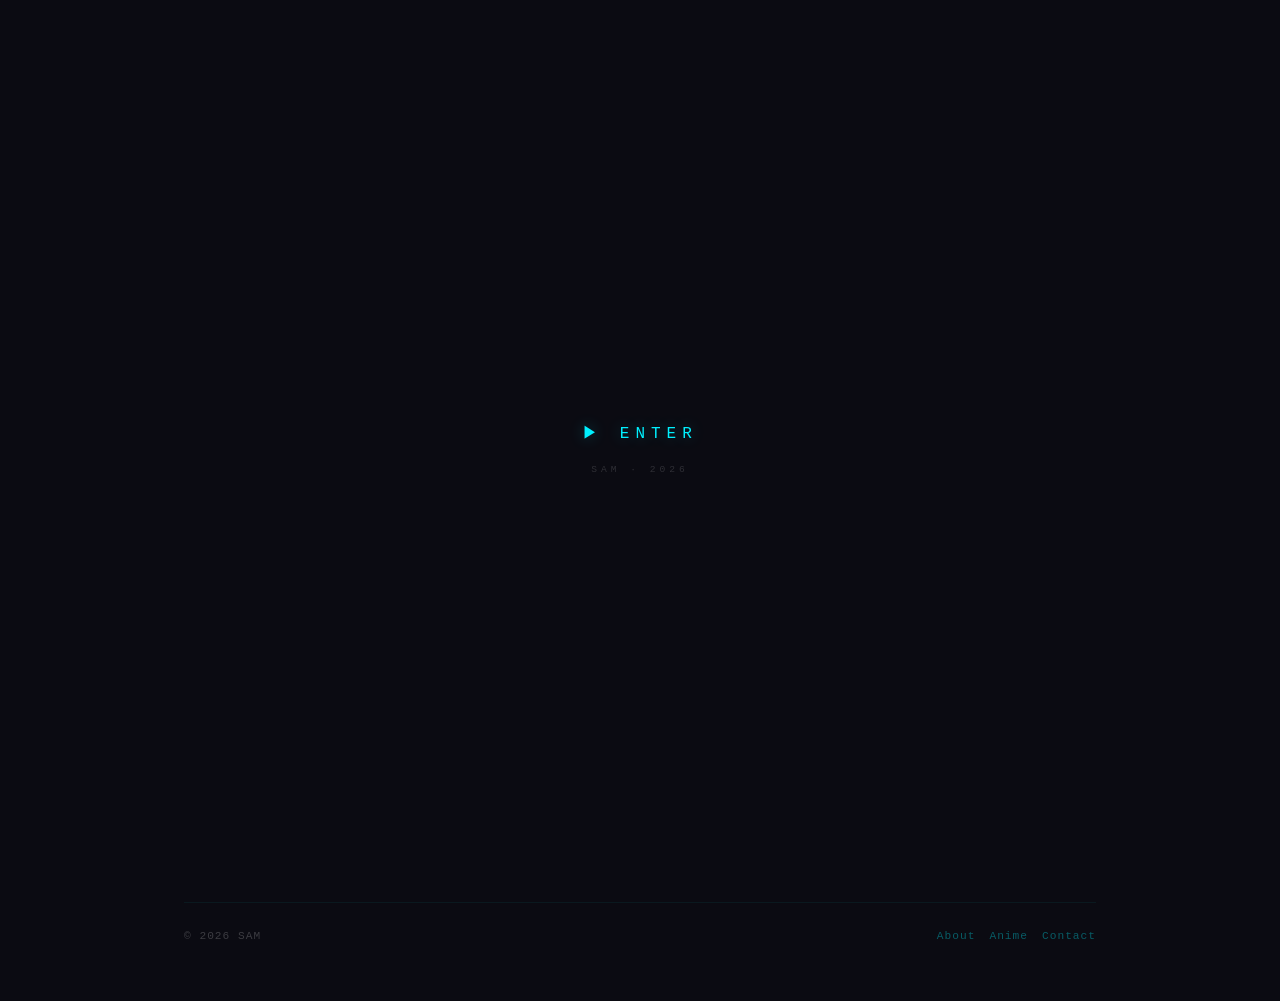
==== index.html @ 3e4a6394 "Add files via upload first upload" ====
﻿<!DOCTYPE html>
<html lang="zh-CN">
<head>
<meta charset="UTF-8">
<meta name="viewport" content="width=device-width, initial-scale=1.0">
<title>SAM | 个人博客</title>
<style>
*,*::before,*::after{margin:0;padding:0;box-sizing:border-box}
html{scroll-behavior:smooth}
body{font-family:'Courier New','Fira Code','Noto Sans SC',monospace,sans-serif;background:#0b0b12;color:#d0d0e0;min-height:100vh;overflow-x:hidden;line-height:1.7}
::selection{background:#00f0ff33;color:#00f0ff}
::-webkit-scrollbar{width:5px}
::-webkit-scrollbar-track{background:#0b0b12}
::-webkit-scrollbar-thumb{background:#00f0ff22;border-radius:3px}
body::before{content:'';position:fixed;top:0;left:0;width:100vw;height:100vh;background-image:linear-gradient(rgba(0,240,255,0.03) 1px,transparent 1px),linear-gradient(90deg,rgba(255,0,255,0.03) 1px,transparent 1px);background-size:80px 80px;pointer-events:none;z-index:0}
#particle-canvas{position:fixed;top:0;left:0;width:100vw;height:100vh;z-index:0;opacity:0.5}
body::after{content:'';position:fixed;top:0;left:0;width:100vw;height:100vh;background:repeating-linear-gradient(0deg,rgba(0,0,0,0.02) 0px,rgba(0,0,0,0.02) 1px,transparent 1px,transparent 3px);pointer-events:none;z-index:9999}
.container{position:relative;z-index:1;max-width:960px;margin:0 auto;padding:40px 24px}
nav{display:flex;justify-content:space-between;align-items:center;padding:16px 0 20px;border-bottom:1px solid rgba(0,240,255,0.1);margin-bottom:50px;flex-wrap:wrap;gap:10px}
nav .logo{font-size:1.2rem;font-weight:700;letter-spacing:3px;color:#00f0ff;text-shadow:0 0 12px rgba(0,240,255,0.3)}
nav .logo span{color:#ff00ff}
.nav-right{display:flex;align-items:center;gap:24px}
.nav-right a{color:rgba(255,255,255,0.5);text-decoration:none;font-size:0.8rem;letter-spacing:2px;text-transform:uppercase;transition:color 0.3s;position:relative}
.nav-right a:hover{color:#00f0ff}
.nav-right a::after{content:'';position:absolute;bottom:-4px;left:0;width:0;height:1px;background:#00f0ff;transition:width 0.3s}
.nav-right a:hover::after{width:100%}
.lang-btn{background:rgba(0,240,255,0.06);border:1px solid rgba(0,240,255,0.15);color:#00f0ff88;padding:4px 12px;border-radius:2px;font-family:inherit;font-size:0.7rem;letter-spacing:1px;cursor:pointer;transition:all 0.3s}
.lang-btn:hover{background:rgba(0,240,255,0.12);color:#00f0ff}
.hero{text-align:center;padding:30px 0 40px}
.hero h1{font-size:clamp(2.5rem,8vw,5rem);font-weight:900;letter-spacing:6px;text-transform:uppercase;color:#e0e0ff;display:inline-block;position:relative;text-shadow:0 0 20px rgba(0,240,255,0.3)}
.hero h1::after{content:'';position:absolute;bottom:-4px;left:10%;width:80%;height:2px;background:linear-gradient(90deg,transparent,#00f0ff,#ff00ff,transparent)}
.hero .tagline{font-size:clamp(0.85rem,1.8vw,1.1rem);color:rgba(255,255,255,0.4);margin-top:18px;letter-spacing:2px}
.hero .tagline .c{color:#ff00ff;text-shadow:0 0 8px rgba(255,0,255,0.3)}
.tw-wrap{text-align:center;margin:10px 0 36px;min-height:2.4em}
.tw-wrap .t{font-size:clamp(0.85rem,1.6vw,1rem);color:rgba(0,240,255,0.55);letter-spacing:1px}
.tw-wrap .cursor{display:inline-block;width:2px;height:1em;background:#00f0ff;margin-left:3px;animation:blink 0.8s infinite;vertical-align:text-bottom}
@keyframes blink{0%,100%{opacity:1}50%{opacity:0}}
.music-player{margin:40px 0 30px;background:rgba(255,255,255,0.02);border:1px solid rgba(0,240,255,0.08);border-radius:3px;padding:20px 24px}
.music-player .mp-title{font-size:0.7rem;letter-spacing:2px;color:rgba(0,240,255,0.4);text-transform:uppercase;margin-bottom:12px}
.mp-controls{display:flex;align-items:center;gap:16px;flex-wrap:wrap}
.mp-btn{background:rgba(0,240,255,0.06);border:1px solid rgba(0,240,255,0.15);color:#00f0ff;padding:8px 20px;border-radius:2px;font-family:inherit;font-size:0.8rem;letter-spacing:1px;cursor:pointer;transition:all 0.3s;user-select:none}
.mp-btn:hover{background:rgba(0,240,255,0.12);border-color:#00f0ff44}
.mp-btn.active{background:rgba(255,0,255,0.1);border-color:#ff00ff44;color:#ff00ff}
.mp-status{font-size:0.7rem;color:rgba(255,255,255,0.3);letter-spacing:1px;min-width:70px}
.mp-time{font-size:0.65rem;color:rgba(0,240,255,0.3);font-family:inherit;letter-spacing:1px;min-width:90px;text-align:center}
input[type=range].seek-bar{width:100%;margin:8px 0;height:4px;-webkit-appearance:none;appearance:none;background:rgba(0,240,255,0.1);outline:none;border-radius:2px;cursor:pointer}
input[type=range].seek-bar::-webkit-slider-thumb{-webkit-appearance:none;width:10px;height:10px;border-radius:50%;background:#00f0ff;cursor:pointer;border:1px solid rgba(0,240,255,0.3)}
#splash{position:fixed;top:0;left:0;width:100vw;height:100vh;background:#0b0b12;z-index:10000;display:flex;align-items:center;justify-content:center;cursor:pointer;flex-direction:column;transition:opacity 0.6s}
#splash.hide{opacity:0;pointer-events:none}
#splash .sp-text{font-size:1rem;letter-spacing:6px;text-transform:uppercase;color:#00f0ff;text-shadow:0 0 15px rgba(0,240,255,0.3);animation:pulse 2s infinite}
#splash .sp-sub{font-size:0.6rem;letter-spacing:4px;color:rgba(255,255,255,0.15);margin-top:14px;text-transform:uppercase}
@keyframes pulse{0%,100%{opacity:1}50%{opacity:0.4}}
.anime-section{margin:40px 0 30px;background:rgba(255,0,255,0.02);border:1px solid rgba(255,0,255,0.08);border-radius:3px;padding:24px;text-align:center}
.anime-section .as-title{font-size:0.7rem;letter-spacing:2px;color:rgba(255,0,255,0.4);text-transform:uppercase;margin-bottom:12px}
.anime-section p{font-size:0.85rem;color:rgba(255,255,255,0.4);margin-bottom:16px}
.anime-btn{display:inline-block;background:rgba(255,0,255,0.08);border:1px solid rgba(255,0,255,0.2);color:#ff00ff88;padding:10px 32px;border-radius:2px;font-family:inherit;font-size:0.85rem;letter-spacing:3px;text-decoration:none;text-transform:uppercase;transition:all 0.3s;cursor:pointer}
.anime-btn:hover{background:rgba(255,0,255,0.15);border-color:#ff00ff;color:#ff00ff;box-shadow:0 0 20px rgba(255,0,255,0.15)}
footer{margin-top:60px;padding:24px 0 16px;border-top:1px solid rgba(0,240,255,0.06);display:flex;justify-content:space-between;align-items:center;flex-wrap:wrap;gap:10px;font-size:0.7rem;color:rgba(255,255,255,0.2);letter-spacing:1px}
footer a{color:rgba(0,240,255,0.35);text-decoration:none;margin-left:14px;transition:color 0.3s}
footer a:hover{color:#ff00ff88}
@media(max-width:600px){.container{padding:24px 16px}nav{flex-direction:column;gap:12px}}
</style>
</head>
<body>
<div id="splash"><div class="sp-text">▶ ENTER</div><div class="sp-sub">SAM · 2026</div></div>
<canvas id="particle-canvas"></canvas>
<div class="container">
  <nav>
    <div class="logo">SAM<span>_</span>BLOG</div>
    <div class="nav-right">
      <a href="#" data-i18n="nav_home">首页</a>
      <a href="about.html" data-i18n="nav_about">关于</a>
      <a href="anime.html" data-i18n="nav_anime">番剧</a>
      <button class="lang-btn" id="langToggle">EN</button>
    </div>
  </nav>
  <section class="hero">
    <h1>SAM</h1>
    <div class="tagline"><span class="c">✦</span> <span data-i18n="hero_tagline">RESEARCHER · EXPLORER · CODER</span> <span class="c">✦</span></div>
  </section>
  <div class="tw-wrap"><span class="t" id="tw"></span><span class="cursor"></span></div>

  <div class="music-player">
    <div class="mp-title" data-i18n="mp_title">♫ HANS ZIMMER — CORNFIELD CHASE</div>
    <div class="mp-controls">
      <button class="mp-btn" id="mp-play">▶</button>
      <span class="mp-time" id="mp-time">00:00 / 00:00</span>
      <button class="mp-btn" id="mp-loop">🔁</button>
      <span class="mp-status" id="mp-status" data-i18n="mp_ready">■ 就绪</span>
    </div>
    <input type="range" class="seek-bar" id="mp-seek" value="0" max="100">
  </div>

  <div class="anime-section">
    <div class="as-title" data-i18n="anime_section_title">◆ 番剧推荐</div>
    <p data-i18n="anime_section_desc">命运石之门 · Re:Zero · 刀剑神域 · 一拳超人 ……</p>
    <a href="anime.html" class="anime-btn" data-i18n="anime_section_btn">进入番剧世界 ▸</a>
  </div>
  <footer>
    <span>&copy; 2026 SAM</span>
    <div><a href="about.html">About</a><a href="anime.html">Anime</a><a href="#">Contact</a></div>
  </footer>
</div>

<script>
// Splash → autoplay music
!(function(){const splash=document.getElementById('splash');const audio=new Audio();audio.preload='auto';audio.volume=0.4;audio.loop=true;const p=window.location.href.lastIndexOf('/');audio.src=window.location.href.substring(0,p+1)+'Hans Zimmer - Cornfield Chase.mp3';splash.addEventListener('click',async()=>{splash.classList.add('hide');try{await audio.play()}catch(e){}initPlayer()});function initPlayer(){const btn=document.getElementById('mp-play'),loopBtn=document.getElementById('mp-loop');const st=document.getElementById('mp-status'),tm=document.getElementById('mp-time'),seek=document.getElementById('mp-seek');let isPlaying=true,isLoop=true,seeking=false;btn.textContent='⏸';btn.classList.add('active');st.textContent='♫';loopBtn.classList.add('active');loopBtn.textContent='🔁 循环中';audio.loop=true;function fmt(t){const m=Math.floor(t/60),s=Math.floor(t%60);return String(m).padStart(2,'0')+':'+String(s).padStart(2,'0')}function ut(){if(!audio.duration||!isPlaying||seeking)return;seek.value=(audio.currentTime/audio.duration)*100;tm.textContent=fmt(audio.currentTime)+' / '+fmt(audio.duration);requestAnimationFrame(ut)}requestAnimationFrame(ut);btn.addEventListener('click',()=>{if(isPlaying){audio.pause();isPlaying=false;btn.textContent='▶';btn.classList.remove('active');st.textContent='■'}else{audio.play();isPlaying=true;btn.textContent='⏸';btn.classList.add('active');st.textContent='♫';requestAnimationFrame(ut)}});seek.addEventListener('input',()=>{seeking=true;if(audio.duration)tm.textContent=fmt(audio.duration*seek.value/100)+' / '+fmt(audio.duration)});seek.addEventListener('change',()=>{seeking=false;if(audio.duration)audio.currentTime=audio.duration*seek.value/100});loopBtn.addEventListener('click',()=>{isLoop=!isLoop;audio.loop=isLoop;loopBtn.textContent=isLoop?'🔁 循环中':'🔁 循环';loopBtn.classList.toggle('active')})}})();
// Particles
!(function(){const c=document.getElementById('particle-canvas'),x=c.getContext('2d');let w,h,p=[],n=80,d=140;function r(){w=c.width=window.innerWidth;h=c.height=window.innerHeight}window.addEventListener('resize',r);r();class P{constructor(){this.R()}R(){this.x=Math.random()*w;this.y=Math.random()*h;this.vx=(Math.random()-.5)*.5;this.vy=(Math.random()-.5)*.5;this.r=Math.random()*1.8+.3}U(){this.x+=this.vx;this.y+=this.vy;if(this.x<0||this.x>w)this.vx*=-1;if(this.y<0||this.y>h)this.vy*=-1}D(){x.beginPath();x.arc(this.x,this.y,this.r,0,Math.PI*2);x.fillStyle='rgba(0,240,255,0.3)';x.fill()}}for(let i=0;i<n;i++)p.push(new P);const cs=['rgba(0,240,255,','rgba(255,0,255,','rgba(0,220,180,'];function L(){for(let i=0;i<p.length;i++)for(let j=i+1;j<p.length;j++){const dx=p[i].x-p[j].x,dy=p[i].y-p[j].y,dist=Math.sqrt(dx*dx+dy*dy);if(dist<d){const a=(1-dist/d)*.2,ci=(i+j)%cs.length;x.beginPath();x.moveTo(p[i].x,p[i].y);x.lineTo(p[j].x,p[j].y);x.strokeStyle=cs[ci]+a+')';x.lineWidth=.5;x.stroke()}}}let m={x:-999,y:-999};window.addEventListener('mousemove',e=>{m.x=e.clientX;m.y=e.clientY});window.addEventListener('mouseleave',()=>{m.x=-999;m.y=-999});function M(){for(const q of p){const dx=q.x-m.x,dy=q.y-m.y,dist=Math.sqrt(dx*dx+dy*dy);if(dist<d*1.2){const a=(1-dist/(d*1.2))*.3;x.beginPath();x.moveTo(m.x,m.y);x.lineTo(q.x,q.y);x.strokeStyle='rgba(255,0,255,'+a+')';x.lineWidth=.6;x.stroke()}}}function A(){x.clearRect(0,0,w,h);x.shadowBlur=0;for(const q of p){q.U();q.D()}x.shadowBlur=0;L();M();requestAnimationFrame(A)}A()})();
// Typewriter
const twPhrases={zh:['> 系统初始化完成 … 欢迎来到 SAM 的数字空间','> 南京大学 → 北京大学 … 探索永无止境','> "我们都是自己内心的囚徒"','> 兴趣：AI · 量子计算 · 赛博朋克 · 二次元','> SYSTEM READY /// 请随意浏览','> 正在初始化神经接口…','> 信号已获取。认知节点：SAM。','> 南京大学 → 北京大学。','> 年龄：22。状态：追求知识中。','> "宇宙在我们心中。" — C. Sagan','> 系统就绪。// 开始运行。'],en:['> Initializing neural interface...','> Signal acquired. Cognitive node: SAM.','> Nanjing University → Peking University.','> Age: 22. Status: In pursuit of knowledge.','> "The cosmos is within us." — C. Sagan','> SYSTEM READY. // engage.','> System initialization complete... Welcome to SAM\'s digital space.','> NJU → PKU ... endless exploration.','> "We are all just prisoners here, of our own device"','> Interests: AI · Quantum Computing · Cyberpunk · Anime','> SYSTEM READY /// feel free to browse']};
let twIdx=0,twChar=0,twEl=document.getElementById('tw'),twTimer=null;
function restartTypewriter(){if(twTimer){clearTimeout(twTimer);twTimer=null}twIdx=0;twChar=0;twEl.textContent='';setTimeout(typeTw,200)}
function typeTw(){const arr=twPhrases[localStorage.getItem('sam_lang')||'zh'];if(!arr||!arr.length){twTimer=setTimeout(typeTw,500);return}if(twChar<arr[twIdx].length){twEl.textContent+=arr[twIdx][twChar];twChar++;twTimer=setTimeout(typeTw,25+Math.random()*35)}else{twTimer=setTimeout(eraseTw,2000)}}
function eraseTw(){if(twChar>0){twEl.textContent=twEl.textContent.slice(0,-1);twChar--;twTimer=setTimeout(eraseTw,12)}else{const arr=twPhrases[localStorage.getItem('sam_lang')||'zh'];twIdx=(twIdx+1)%arr.length;twTimer=setTimeout(typeTw,500)}}
const i18n={zh:{nav_home:'首页',nav_about:'关于',nav_anime:'番剧',hero_tagline:'RESEARCHER · EXPLORER · CODER',mp_title:'♫ HANS ZIMMER — CORNFIELD CHASE',mp_ready:'■ 就绪',anime_section_title:'◆ 番剧推荐',anime_section_desc:'命运石之门 · Re:Zero · 刀剑神域 · 一拳超人 ……',anime_section_btn:'进入番剧世界 ▸'},en:{nav_home:'Home',nav_about:'About',nav_anime:'Anime',hero_tagline:'RESEARCHER · EXPLORER · CODER',mp_title:'♫ HANS ZIMMER — CORNFIELD CHASE',mp_ready:'■ Ready',anime_section_title:'◆ Anime Favorites',anime_section_desc:'Steins;Gate · Re:Zero · SAO · One Punch Man ……',anime_section_btn:'Enter Anime World ▸'}};
function applyLang(l){localStorage.setItem('sam_lang',l);document.getElementById('langToggle').textContent=l==='zh'?'EN':'中';document.querySelectorAll('[data-i18n]').forEach(el=>{const k=el.dataset.i18n;if(i18n[l]&&i18n[l][k]) el.innerHTML=i18n[l][k]});restartTypewriter()}
const sl=localStorage.getItem('sam_lang')||'zh';document.getElementById('langToggle').textContent=sl==='zh'?'EN':'中';
document.getElementById('langToggle').addEventListener('click',()=>{const c=localStorage.getItem('sam_lang')||'zh';applyLang(c==='zh'?'en':'zh')});setTimeout(()=>applyLang(sl),10);
</script>
</body>
</html>
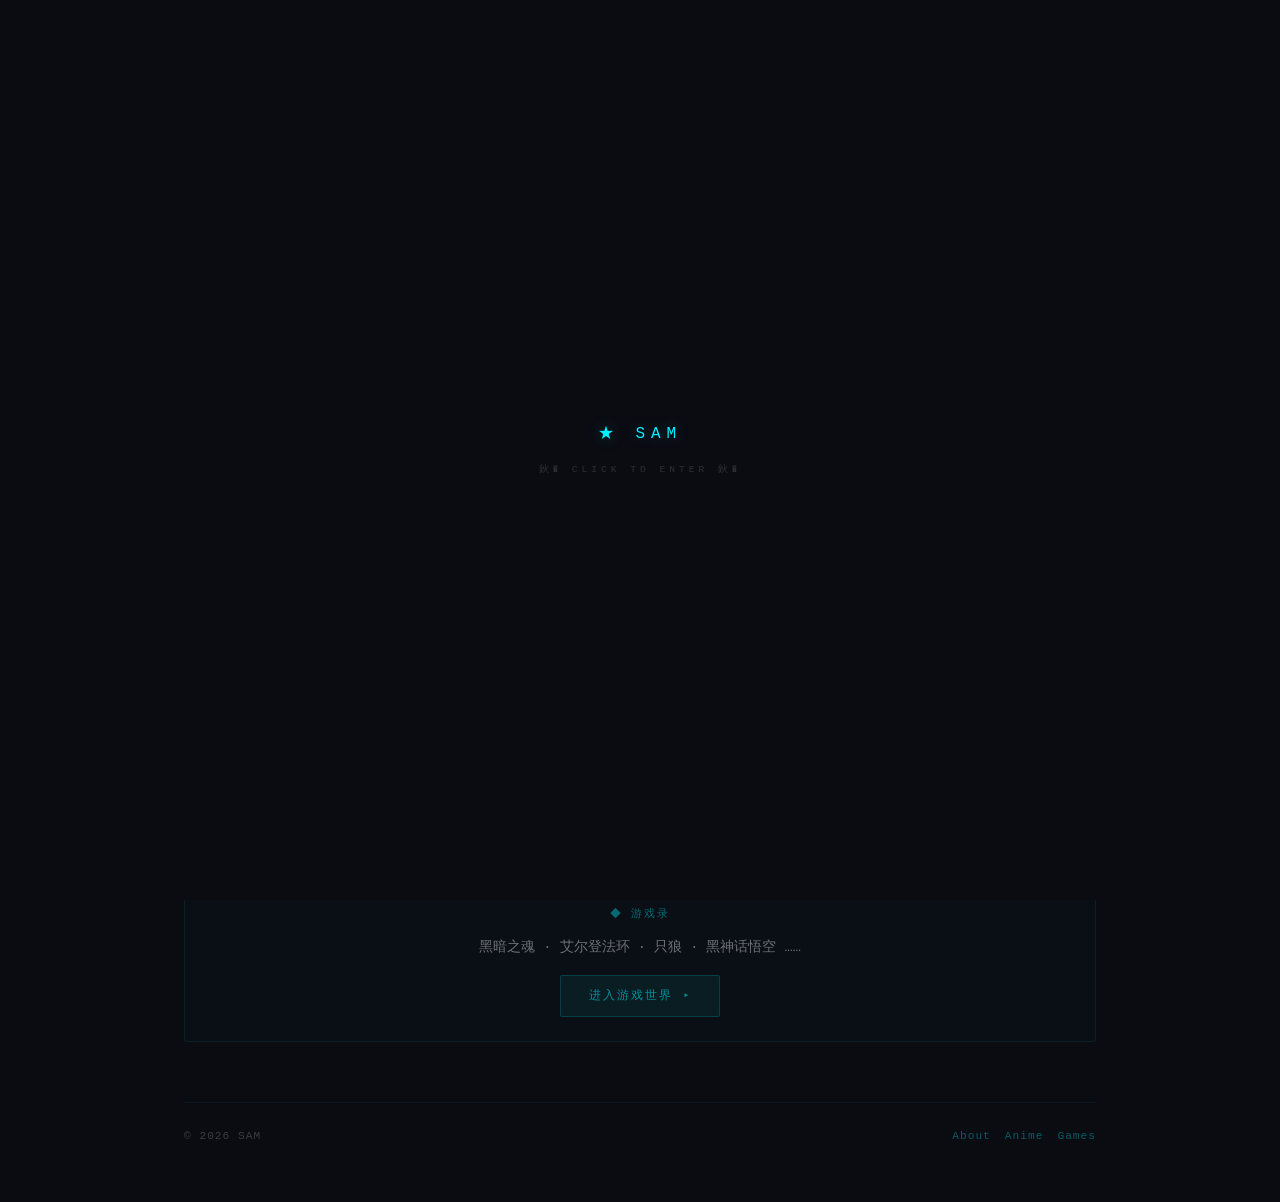
==== commit 792b9d53: "Update index.html" ====
--- a/index.html
+++ b/index.html
@@ -3,7 +3,7 @@
 <head>
 <meta charset="UTF-8">
 <meta name="viewport" content="width=device-width, initial-scale=1.0">
-<title>SAM | 个人博客</title>
+<title>SAM | 涓汉鍗氬</title>
 <style>
 *,*::before,*::after{margin:0;padding:0;box-sizing:border-box}
 html{scroll-behavior:smooth}
@@ -48,75 +48,88 @@
 #splash{position:fixed;top:0;left:0;width:100vw;height:100vh;background:#0b0b12;z-index:10000;display:flex;align-items:center;justify-content:center;cursor:pointer;flex-direction:column;transition:opacity 0.6s}
 #splash.hide{opacity:0;pointer-events:none}
 #splash .sp-text{font-size:1rem;letter-spacing:6px;text-transform:uppercase;color:#00f0ff;text-shadow:0 0 15px rgba(0,240,255,0.3);animation:pulse 2s infinite}
-#splash .sp-sub{font-size:0.6rem;letter-spacing:4px;color:rgba(255,255,255,0.15);margin-top:14px;text-transform:uppercase}
+#splash .sp-sub{font-size:0.6rem;letter-spacing:4px;color:rgba(255,255,255,0.15);margin-top:14px}
 @keyframes pulse{0%,100%{opacity:1}50%{opacity:0.4}}
 .anime-section{margin:40px 0 30px;background:rgba(255,0,255,0.02);border:1px solid rgba(255,0,255,0.08);border-radius:3px;padding:24px;text-align:center}
 .anime-section .as-title{font-size:0.7rem;letter-spacing:2px;color:rgba(255,0,255,0.4);text-transform:uppercase;margin-bottom:12px}
 .anime-section p{font-size:0.85rem;color:rgba(255,255,255,0.4);margin-bottom:16px}
-.anime-btn{display:inline-block;background:rgba(255,0,255,0.08);border:1px solid rgba(255,0,255,0.2);color:#ff00ff88;padding:10px 32px;border-radius:2px;font-family:inherit;font-size:0.85rem;letter-spacing:3px;text-decoration:none;text-transform:uppercase;transition:all 0.3s;cursor:pointer}
-.anime-btn:hover{background:rgba(255,0,255,0.15);border-color:#ff00ff;color:#ff00ff;box-shadow:0 0 20px rgba(255,0,255,0.15)}
+.anime-btn{display:inline-block;background:rgba(255,0,255,0.06);border:1px solid rgba(255,0,255,0.15);color:#ff00ff88;padding:10px 28px;border-radius:2px;text-decoration:none;font-size:0.75rem;letter-spacing:2px;transition:all 0.3s;text-transform:uppercase}
+.anime-btn:hover{background:rgba(255,0,255,0.12);color:#ff00ff;border-color:#ff00ff44}
+.game-section{margin:40px 0 30px;background:rgba(0,240,255,0.02);border:1px solid rgba(0,240,255,0.08);border-radius:3px;padding:24px;text-align:center}
+.game-section .gs-title{font-size:0.7rem;letter-spacing:2px;color:rgba(0,240,255,0.4);text-transform:uppercase;margin-bottom:12px}
+.game-section p{font-size:0.85rem;color:rgba(255,255,255,0.4);margin-bottom:16px}
+.game-btn{display:inline-block;background:rgba(0,240,255,0.06);border:1px solid rgba(0,240,255,0.15);color:#00f0ff88;padding:10px 28px;border-radius:2px;text-decoration:none;font-size:0.75rem;letter-spacing:2px;transition:all 0.3s;text-transform:uppercase}
+.game-btn:hover{background:rgba(0,240,255,0.12);color:#00f0ff;border-color:#00f0ff44}
 footer{margin-top:60px;padding:24px 0 16px;border-top:1px solid rgba(0,240,255,0.06);display:flex;justify-content:space-between;align-items:center;flex-wrap:wrap;gap:10px;font-size:0.7rem;color:rgba(255,255,255,0.2);letter-spacing:1px}
 footer a{color:rgba(0,240,255,0.35);text-decoration:none;margin-left:14px;transition:color 0.3s}
 footer a:hover{color:#ff00ff88}
-@media(max-width:600px){.container{padding:24px 16px}nav{flex-direction:column;gap:12px}}
 </style>
 </head>
 <body>
-<div id="splash"><div class="sp-text">▶ ENTER</div><div class="sp-sub">SAM · 2026</div></div>
+<div id="splash"><div class="sp-text">&#9733; SAM</div><div class="sp-sub">鈥� CLICK TO ENTER 鈥�</div></div>
 <canvas id="particle-canvas"></canvas>
 <div class="container">
   <nav>
-    <div class="logo">SAM<span>_</span>BLOG</div>
+    <div class="logo">SAM<span>_</span></div>
     <div class="nav-right">
-      <a href="#" data-i18n="nav_home">首页</a>
-      <a href="about.html" data-i18n="nav_about">关于</a>
-      <a href="anime.html" data-i18n="nav_anime">番剧</a>
+      <a href="index.html" data-i18n="nav_home">棣栭〉</a>
+      <a href="about.html" data-i18n="nav_about">鍏充簬</a>
+      <a href="anime.html" data-i18n="nav_anime">鐣墽</a>
+      <a href="games.html" data-i18n="nav_games">娓告垙</a>
       <button class="lang-btn" id="langToggle">EN</button>
     </div>
   </nav>
+
   <section class="hero">
     <h1>SAM</h1>
-    <div class="tagline"><span class="c">✦</span> <span data-i18n="hero_tagline">RESEARCHER · EXPLORER · CODER</span> <span class="c">✦</span></div>
+    <div class="tagline" data-i18n="hero_tagline">RESEARCHER &middot; EXPLORER &middot; CODER</div>
   </section>
   <div class="tw-wrap"><span class="t" id="tw"></span><span class="cursor"></span></div>
 
   <div class="music-player">
-    <div class="mp-title" data-i18n="mp_title">♫ HANS ZIMMER — CORNFIELD CHASE</div>
+    <div class="mp-title" data-i18n="mp_title">&#9835; HANS ZIMMER 鈥� CORNFIELD CHASE</div>
     <div class="mp-controls">
-      <button class="mp-btn" id="mp-play">▶</button>
+      <button class="mp-btn" id="mp-play">&#9654;</button>
       <span class="mp-time" id="mp-time">00:00 / 00:00</span>
-      <button class="mp-btn" id="mp-loop">🔁</button>
-      <span class="mp-status" id="mp-status" data-i18n="mp_ready">■ 就绪</span>
+      <button class="mp-btn" id="mp-loop">&#128260;</button>
+      <span class="mp-status" id="mp-status" data-i18n="mp_ready">&#9632; 灏辩华</span>
     </div>
     <input type="range" class="seek-bar" id="mp-seek" value="0" max="100">
   </div>
 
   <div class="anime-section">
-    <div class="as-title" data-i18n="anime_section_title">◆ 番剧推荐</div>
-    <p data-i18n="anime_section_desc">命运石之门 · Re:Zero · 刀剑神域 · 一拳超人 ……</p>
-    <a href="anime.html" class="anime-btn" data-i18n="anime_section_btn">进入番剧世界 ▸</a>
+    <div class="as-title" data-i18n="anime_section_title">&#9670; 鐣墽鎺ㄨ崘</div>
+    <p data-i18n="anime_section_desc">鍛借繍鐭充箣闂� &middot; Re:Zero &middot; 鍒€鍓戠鍩� &middot; 涓€鎷宠秴浜� 鈥︹€�</p>
+    <a href="anime.html" class="anime-btn" data-i18n="anime_section_btn">杩涘叆鐣墽涓栫晫 &#9656;</a>
   </div>
+
+  <div class="game-section">
+    <div class="gs-title" data-i18n="game_section_title">&#9670; 娓告垙褰�</div>
+    <p data-i18n="game_section_desc">榛戞殫涔嬮瓊 &middot; 鑹惧皵鐧绘硶鐜� &middot; 鍙嫾 &middot; 榛戠璇濇偀绌� 鈥︹€�</p>
+    <a href="games.html" class="game-btn" data-i18n="game_section_btn">杩涘叆娓告垙涓栫晫 &#9656;</a>
+  </div>
+
   <footer>
     <span>&copy; 2026 SAM</span>
-    <div><a href="about.html">About</a><a href="anime.html">Anime</a><a href="#">Contact</a></div>
+    <div><a href="about.html">About</a><a href="anime.html">Anime</a><a href="games.html">Games</a></div>
   </footer>
 </div>
 
 <script>
-// Splash → autoplay music
-!(function(){const splash=document.getElementById('splash');const audio=new Audio();audio.preload='auto';audio.volume=0.4;audio.loop=true;const p=window.location.href.lastIndexOf('/');audio.src=window.location.href.substring(0,p+1)+'Hans Zimmer - Cornfield Chase.mp3';splash.addEventListener('click',async()=>{splash.classList.add('hide');try{await audio.play()}catch(e){}initPlayer()});function initPlayer(){const btn=document.getElementById('mp-play'),loopBtn=document.getElementById('mp-loop');const st=document.getElementById('mp-status'),tm=document.getElementById('mp-time'),seek=document.getElementById('mp-seek');let isPlaying=true,isLoop=true,seeking=false;btn.textContent='⏸';btn.classList.add('active');st.textContent='♫';loopBtn.classList.add('active');loopBtn.textContent='🔁 循环中';audio.loop=true;function fmt(t){const m=Math.floor(t/60),s=Math.floor(t%60);return String(m).padStart(2,'0')+':'+String(s).padStart(2,'0')}function ut(){if(!audio.duration||!isPlaying||seeking)return;seek.value=(audio.currentTime/audio.duration)*100;tm.textContent=fmt(audio.currentTime)+' / '+fmt(audio.duration);requestAnimationFrame(ut)}requestAnimationFrame(ut);btn.addEventListener('click',()=>{if(isPlaying){audio.pause();isPlaying=false;btn.textContent='▶';btn.classList.remove('active');st.textContent='■'}else{audio.play();isPlaying=true;btn.textContent='⏸';btn.classList.add('active');st.textContent='♫';requestAnimationFrame(ut)}});seek.addEventListener('input',()=>{seeking=true;if(audio.duration)tm.textContent=fmt(audio.duration*seek.value/100)+' / '+fmt(audio.duration)});seek.addEventListener('change',()=>{seeking=false;if(audio.duration)audio.currentTime=audio.duration*seek.value/100});loopBtn.addEventListener('click',()=>{isLoop=!isLoop;audio.loop=isLoop;loopBtn.textContent=isLoop?'🔁 循环中':'🔁 循环';loopBtn.classList.toggle('active')})}})();
+// Splash to autoplay music
+(function(){var splash=document.getElementById("splash");var audio=new Audio();audio.preload="auto";audio.volume=0.4;audio.loop=true;var p=window.location.href.lastIndexOf("/");audio.src=window.location.href.substring(0,p+1)+"Hans Zimmer - Cornfield Chase.mp3";splash.addEventListener("click",async function(){splash.classList.add("hide");try{await audio.play()}catch(e){}initPlayer()});function initPlayer(){var btn=document.getElementById("mp-play"),loopBtn=document.getElementById("mp-loop");var st=document.getElementById("mp-status"),tm=document.getElementById("mp-time"),seek=document.getElementById("mp-seek");var isPlaying=true,isLoop=true,seeking=false;btn.textContent="\u23F8";btn.classList.add("active");st.textContent="\u266B";loopBtn.classList.add("active");function gLoopText(){var l=localStorage.getItem("sam_lang")||"zh";return l==="zh"?"\uD83D\uDD01 寰幆涓�":"\uD83D\uDD01 Looping"}function gLoopOffText(){var l=localStorage.getItem("sam_lang")||"zh";return l==="zh"?"\uD83D\uDD01 寰幆":"\uD83D\uDD01 Loop"}loopBtn.textContent=gLoopText();audio.loop=true;function fmt(t){var m=Math.floor(t/60),s=Math.floor(t%60);return String(m).padStart(2,"0")+":"+String(s).padStart(2,"0")}function ut(){if(!audio.duration||!isPlaying||seeking)return;seek.value=(audio.currentTime/audio.duration)*100;tm.textContent=fmt(audio.currentTime)+" / "+fmt(audio.duration);requestAnimationFrame(ut)}requestAnimationFrame(ut);btn.addEventListener("click",function(){if(isPlaying){audio.pause();isPlaying=false;btn.textContent="\u25B6";btn.classList.remove("active");st.textContent="\u25A0"}else{audio.play();isPlaying=true;btn.textContent="\u23F8";btn.classList.add("active");st.textContent="\u266B";requestAnimationFrame(ut)}});seek.addEventListener("input",function(){seeking=true;if(audio.duration)tm.textContent=fmt(audio.duration*seek.value/100)+" / "+fmt(audio.duration)});seek.addEventListener("change",function(){seeking=false;if(audio.duration)audio.currentTime=audio.duration*seek.value/100});loopBtn.addEventListener("click",function(){isLoop=!isLoop;audio.loop=isLoop;loopBtn.textContent=isLoop?gLoopText():gLoopOffText();loopBtn.classList.toggle("active")})}})();
 // Particles
-!(function(){const c=document.getElementById('particle-canvas'),x=c.getContext('2d');let w,h,p=[],n=80,d=140;function r(){w=c.width=window.innerWidth;h=c.height=window.innerHeight}window.addEventListener('resize',r);r();class P{constructor(){this.R()}R(){this.x=Math.random()*w;this.y=Math.random()*h;this.vx=(Math.random()-.5)*.5;this.vy=(Math.random()-.5)*.5;this.r=Math.random()*1.8+.3}U(){this.x+=this.vx;this.y+=this.vy;if(this.x<0||this.x>w)this.vx*=-1;if(this.y<0||this.y>h)this.vy*=-1}D(){x.beginPath();x.arc(this.x,this.y,this.r,0,Math.PI*2);x.fillStyle='rgba(0,240,255,0.3)';x.fill()}}for(let i=0;i<n;i++)p.push(new P);const cs=['rgba(0,240,255,','rgba(255,0,255,','rgba(0,220,180,'];function L(){for(let i=0;i<p.length;i++)for(let j=i+1;j<p.length;j++){const dx=p[i].x-p[j].x,dy=p[i].y-p[j].y,dist=Math.sqrt(dx*dx+dy*dy);if(dist<d){const a=(1-dist/d)*.2,ci=(i+j)%cs.length;x.beginPath();x.moveTo(p[i].x,p[i].y);x.lineTo(p[j].x,p[j].y);x.strokeStyle=cs[ci]+a+')';x.lineWidth=.5;x.stroke()}}}let m={x:-999,y:-999};window.addEventListener('mousemove',e=>{m.x=e.clientX;m.y=e.clientY});window.addEventListener('mouseleave',()=>{m.x=-999;m.y=-999});function M(){for(const q of p){const dx=q.x-m.x,dy=q.y-m.y,dist=Math.sqrt(dx*dx+dy*dy);if(dist<d*1.2){const a=(1-dist/(d*1.2))*.3;x.beginPath();x.moveTo(m.x,m.y);x.lineTo(q.x,q.y);x.strokeStyle='rgba(255,0,255,'+a+')';x.lineWidth=.6;x.stroke()}}}function A(){x.clearRect(0,0,w,h);x.shadowBlur=0;for(const q of p){q.U();q.D()}x.shadowBlur=0;L();M();requestAnimationFrame(A)}A()})();
+(function(){var c=document.getElementById("particle-canvas"),x=c.getContext("2d");var w,h,p=[],n=80,d=140;function r(){w=c.width=window.innerWidth;h=c.height=window.innerHeight}window.addEventListener("resize",r);r();function P(){this.R()}P.prototype.R=function(){this.x=Math.random()*w;this.y=Math.random()*h;this.vx=(Math.random()-0.5)*0.5;this.vy=(Math.random()-0.5)*0.5;this.r=Math.random()*1.8+0.3};P.prototype.U=function(){this.x+=this.vx;this.y+=this.vy;if(this.x<0||this.x>w)this.vx*=-1;if(this.y<0||this.y>h)this.vy*=-1};P.prototype.D=function(){x.beginPath();x.arc(this.x,this.y,this.r,0,Math.PI*2);x.fillStyle="rgba(0,240,255,0.3)";x.fill()};for(var i=0;i<n;i++)p.push(new P);var cs=["rgba(0,240,255,","rgba(255,0,255,","rgba(0,220,180,"];function L(){for(var i=0;i<p.length;i++)for(var j=i+1;j<p.length;j++){var dx=p[i].x-p[j].x,dy=p[i].y-p[j].y,dist=Math.sqrt(dx*dx+dy*dy);if(dist<d){var a=(1-dist/d)*0.2,ci=(i+j)%cs.length;x.beginPath();x.moveTo(p[i].x,p[i].y);x.lineTo(p[j].x,p[j].y);x.strokeStyle=cs[ci]+a+")";x.lineWidth=0.5;x.stroke()}}}var m={x:-999,y:-999};window.addEventListener("mousemove",function(e){m.x=e.clientX;m.y=e.clientY});window.addEventListener("mouseleave",function(){m.x=-999;m.y=-999});function M(){for(var k=0;k<p.length;k++){var q=p[k],dx=q.x-m.x,dy=q.y-m.y,dist=Math.sqrt(dx*dx+dy*dy);if(dist<d*1.2){var a=(1-dist/(d*1.2))*0.3;x.beginPath();x.moveTo(m.x,m.y);x.lineTo(q.x,q.y);x.strokeStyle="rgba(255,0,255,"+a+")";x.lineWidth=0.6;x.stroke()}}}function A(){x.clearRect(0,0,w,h);x.shadowBlur=0;for(var k=0;k<p.length;k++){p[k].U();p[k].D()}x.shadowBlur=0;L();M();requestAnimationFrame(A)}A()})();
 // Typewriter
-const twPhrases={zh:['> 系统初始化完成 … 欢迎来到 SAM 的数字空间','> 南京大学 → 北京大学 … 探索永无止境','> "我们都是自己内心的囚徒"','> 兴趣：AI · 量子计算 · 赛博朋克 · 二次元','> SYSTEM READY /// 请随意浏览','> 正在初始化神经接口…','> 信号已获取。认知节点：SAM。','> 南京大学 → 北京大学。','> 年龄：22。状态：追求知识中。','> "宇宙在我们心中。" — C. Sagan','> 系统就绪。// 开始运行。'],en:['> Initializing neural interface...','> Signal acquired. Cognitive node: SAM.','> Nanjing University → Peking University.','> Age: 22. Status: In pursuit of knowledge.','> "The cosmos is within us." — C. Sagan','> SYSTEM READY. // engage.','> System initialization complete... Welcome to SAM\'s digital space.','> NJU → PKU ... endless exploration.','> "We are all just prisoners here, of our own device"','> Interests: AI · Quantum Computing · Cyberpunk · Anime','> SYSTEM READY /// feel free to browse']};
-let twIdx=0,twChar=0,twEl=document.getElementById('tw'),twTimer=null;
-function restartTypewriter(){if(twTimer){clearTimeout(twTimer);twTimer=null}twIdx=0;twChar=0;twEl.textContent='';setTimeout(typeTw,200)}
-function typeTw(){const arr=twPhrases[localStorage.getItem('sam_lang')||'zh'];if(!arr||!arr.length){twTimer=setTimeout(typeTw,500);return}if(twChar<arr[twIdx].length){twEl.textContent+=arr[twIdx][twChar];twChar++;twTimer=setTimeout(typeTw,25+Math.random()*35)}else{twTimer=setTimeout(eraseTw,2000)}}
-function eraseTw(){if(twChar>0){twEl.textContent=twEl.textContent.slice(0,-1);twChar--;twTimer=setTimeout(eraseTw,12)}else{const arr=twPhrases[localStorage.getItem('sam_lang')||'zh'];twIdx=(twIdx+1)%arr.length;twTimer=setTimeout(typeTw,500)}}
-const i18n={zh:{nav_home:'首页',nav_about:'关于',nav_anime:'番剧',hero_tagline:'RESEARCHER · EXPLORER · CODER',mp_title:'♫ HANS ZIMMER — CORNFIELD CHASE',mp_ready:'■ 就绪',anime_section_title:'◆ 番剧推荐',anime_section_desc:'命运石之门 · Re:Zero · 刀剑神域 · 一拳超人 ……',anime_section_btn:'进入番剧世界 ▸'},en:{nav_home:'Home',nav_about:'About',nav_anime:'Anime',hero_tagline:'RESEARCHER · EXPLORER · CODER',mp_title:'♫ HANS ZIMMER — CORNFIELD CHASE',mp_ready:'■ Ready',anime_section_title:'◆ Anime Favorites',anime_section_desc:'Steins;Gate · Re:Zero · SAO · One Punch Man ……',anime_section_btn:'Enter Anime World ▸'}};
-function applyLang(l){localStorage.setItem('sam_lang',l);document.getElementById('langToggle').textContent=l==='zh'?'EN':'中';document.querySelectorAll('[data-i18n]').forEach(el=>{const k=el.dataset.i18n;if(i18n[l]&&i18n[l][k]) el.innerHTML=i18n[l][k]});restartTypewriter()}
-const sl=localStorage.getItem('sam_lang')||'zh';document.getElementById('langToggle').textContent=sl==='zh'?'EN':'中';
-document.getElementById('langToggle').addEventListener('click',()=>{const c=localStorage.getItem('sam_lang')||'zh';applyLang(c==='zh'?'en':'zh')});setTimeout(()=>applyLang(sl),10);
+var twPhrases={zh:["\u003E 绯荤粺鍒濆鍖栧畬鎴� \u2026 娆㈣繋鏉ュ埌 SAM 鐨勬暟瀛楃┖闂�","\u003E 鍗椾含澶у \u2192 鍖椾含澶у \u2026 鎺㈢储姘告棤姝㈠","\u003E \u201C鎴戜滑閮芥槸鑷繁鍐呭績鐨勫洑寰抃u201D","\u003E 鍏磋叮锛欰I \u00B7 閲忓瓙璁＄畻 \u00B7 璧涘崥鏈嬪厠 \u00B7 浜屾鍏�","\u003E SYSTEM READY /// 璇烽殢鎰忔祻瑙�","\u003E 姝ｅ湪鍒濆鍖栫缁忔帴鍙u2026","\u003E 淇″彿宸茶幏鍙栥€傝鐭ヨ妭鐐癸細SAM銆�","\u003E 鍗椾含澶у \u2192 鍖椾含澶у銆�","\u003E 骞撮緞锛�22銆傜姸鎬侊細杩芥眰鐭ヨ瘑涓€�","\u003E \u201C瀹囧畽鍦ㄦ垜浠績涓€俓u201D 鈥� C. Sagan","\u003E 绯荤粺灏辩华銆�// 寮€濮嬭繍琛屻€�"],en:["\u003E Initializing neural interface...","\u003E Signal acquired. Cognitive node: SAM.","\u003E Nanjing University \u2192 Peking University.","\u003E Age: 22. Status: In pursuit of knowledge.","\u003E \u201CThe cosmos is within us.\u201D 鈥� C. Sagan","\u003E SYSTEM READY. // engage.","\u003E System initialization complete... Welcome to SAM\u2019s digital space.","\u003E NJU \u2192 PKU ... endless exploration.","\u003E \u201CWe are all just prisoners here, of our own device\u201D","\u003E Interests: AI \u00B7 Quantum Computing \u00B7 Cyberpunk \u00B7 Anime","\u003E SYSTEM READY /// feel free to browse"]};
+var twIdx=0,twChar=0,twEl=document.getElementById("tw"),twTimer=null;
+function restartTypewriter(){if(twTimer){clearTimeout(twTimer);twTimer=null}twIdx=0;twChar=0;twEl.textContent="";setTimeout(typeTw,200)}
+function typeTw(){var arr=twPhrases[localStorage.getItem("sam_lang")||"zh"];if(!arr||!arr.length){twTimer=setTimeout(typeTw,500);return}if(twChar<arr[twIdx].length){twEl.textContent+=arr[twIdx][twChar];twChar++;twTimer=setTimeout(typeTw,25+Math.random()*35)}else{twTimer=setTimeout(eraseTw,2000)}}
+function eraseTw(){if(twChar>0){twEl.textContent=twEl.textContent.slice(0,-1);twChar--;twTimer=setTimeout(eraseTw,12)}else{var arr=twPhrases[localStorage.getItem("sam_lang")||"zh"];twIdx=(twIdx+1)%arr.length;twTimer=setTimeout(typeTw,500)}}
+var i18n={zh:{nav_home:"\u9996\u9875",nav_about:"\u5173\u4E8E",nav_anime:"\u756A\u5267",nav_games:"\u6E38\u620F",hero_tagline:"RESEARCHER \u00B7 EXPLORER \u00B7 CODER",mp_title:"\u266B HANS ZIMMER 鈥� CORNFIELD CHASE",mp_ready:"\u25A0 \u5C31\u7EEA",anime_section_title:"\u25C6 \u756A\u5267\u63A8\u8350",anime_section_desc:"\u547D\u8FD0\u77F3\u4E4B\u95E8 \u00B7 Re:Zero \u00B7 \u5200\u5251\u795E\u57DF \u00B7 \u4E00\u62F3\u8D85\u4EBA \u2026\u2026",anime_section_btn:"\u8FDB\u5165\u756A\u5267\u4E16\u754C \u25B8",game_section_title:"\u25C6 \u6E38\u620F\u5F55",game_section_desc:"\u9ED1\u6697\u4E4B\u9B42 \u00B7 \u827E\u5C14\u767B\u6CD5\u73AF \u00B7 \u53EA\u72FC \u00B7 \u9ED1\u795E\u8BDD\u609F\u7A7A \u2026\u2026",game_section_btn:"\u8FDB\u5165\u6E38\u620F\u4E16\u754C \u25B8"},en:{nav_home:"Home",nav_about:"About",nav_anime:"Anime",nav_games:"Games",hero_tagline:"RESEARCHER \u00B7 EXPLORER \u00B7 CODER",mp_title:"\u266B HANS ZIMMER 鈥� CORNFIELD CHASE",mp_ready:"\u25A0 Ready",anime_section_title:"\u25C6 Anime Favorites",anime_section_desc:"Steins;Gate \u00B7 Re:Zero \u00B7 SAO \u00B7 One Punch Man \u2026\u2026",anime_section_btn:"Enter Anime World \u25B8",game_section_title:"\u25C6 Games Log",game_section_desc:"Dark Souls \u00B7 Elden Ring \u00B7 Sekiro \u00B7 Black Myth \u2026\u2026",game_section_btn:"Enter Game World \u25B8"}};
+function applyLang(l){localStorage.setItem("sam_lang",l);document.getElementById("langToggle").textContent=l==="zh"?"EN":"\u4E2D";document.querySelectorAll("[data-i18n]").forEach(function(el){var k=el.dataset.i18n;if(i18n[l]&&i18n[l][k])el.innerHTML=i18n[l][k]});restartTypewriter();var lb=document.getElementById("mp-loop");if(lb){var l2=localStorage.getItem("sam_lang")||"zh";lb.textContent=l2==="zh"?lb.classList.contains("active")?"\uD83D\uDD01 寰幆涓�":"\uD83D\uDD01 寰幆":lb.classList.contains("active")?"\uD83D\uDD01 Looping":"\uD83D\uDD01 Loop"}}
+var sl=localStorage.getItem("sam_lang")||"zh";document.getElementById("langToggle").textContent=sl==="zh"?"EN":"\u4E2D";
+document.getElementById("langToggle").addEventListener("click",function(){var c=localStorage.getItem("sam_lang")||"zh";applyLang(c==="zh"?"en":"zh")});setTimeout(function(){applyLang(sl)},10);
 </script>
 </body>
 </html>
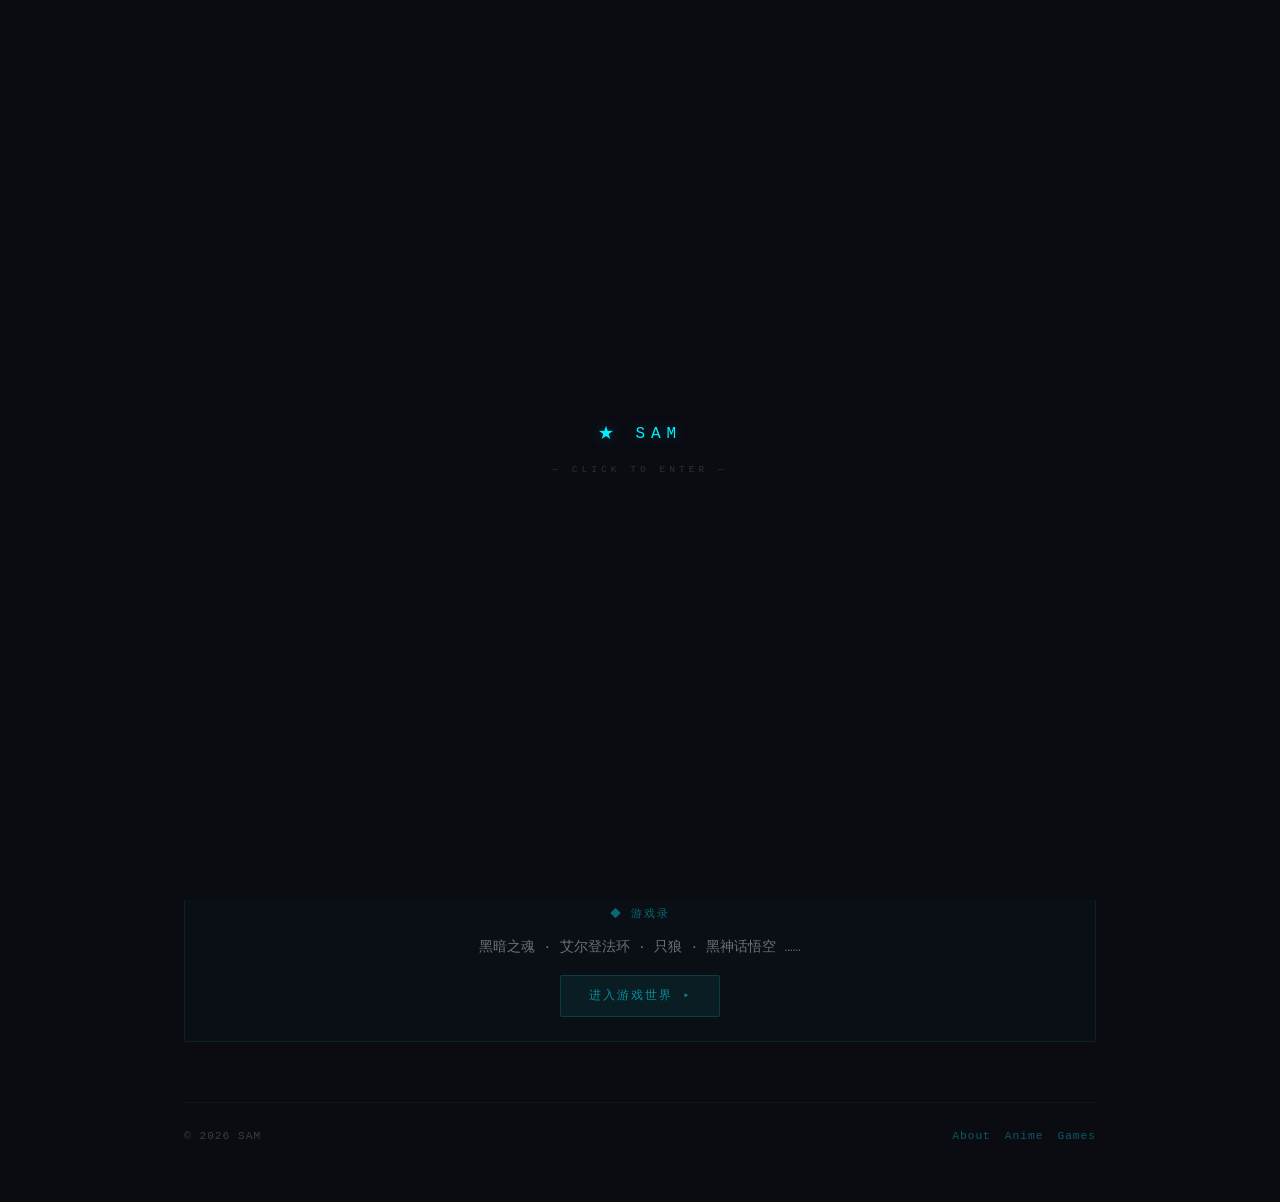
==== commit 164395a1: "Update index.html" ====
--- a/index.html
+++ b/index.html
@@ -1,9 +1,9 @@
-﻿<!DOCTYPE html>
+<!DOCTYPE html>
 <html lang="zh-CN">
 <head>
 <meta charset="UTF-8">
 <meta name="viewport" content="width=device-width, initial-scale=1.0">
-<title>SAM | 涓汉鍗氬</title>
+<title>SAM | 个人博客</title>
 <style>
 *,*::before,*::after{margin:0;padding:0;box-sizing:border-box}
 html{scroll-behavior:smooth}
@@ -66,16 +66,16 @@
 </style>
 </head>
 <body>
-<div id="splash"><div class="sp-text">&#9733; SAM</div><div class="sp-sub">鈥� CLICK TO ENTER 鈥�</div></div>
+<div id="splash"><div class="sp-text">&#9733; SAM</div><div class="sp-sub">— CLICK TO ENTER —</div></div>
 <canvas id="particle-canvas"></canvas>
 <div class="container">
   <nav>
     <div class="logo">SAM<span>_</span></div>
     <div class="nav-right">
-      <a href="index.html" data-i18n="nav_home">棣栭〉</a>
-      <a href="about.html" data-i18n="nav_about">鍏充簬</a>
-      <a href="anime.html" data-i18n="nav_anime">鐣墽</a>
-      <a href="games.html" data-i18n="nav_games">娓告垙</a>
+      <a href="index.html" data-i18n="nav_home">首页</a>
+      <a href="about.html" data-i18n="nav_about">关于</a>
+      <a href="anime.html" data-i18n="nav_anime">番剧</a>
+      <a href="games.html" data-i18n="nav_games">游戏</a>
       <button class="lang-btn" id="langToggle">EN</button>
     </div>
   </nav>
@@ -87,26 +87,26 @@
   <div class="tw-wrap"><span class="t" id="tw"></span><span class="cursor"></span></div>
 
   <div class="music-player">
-    <div class="mp-title" data-i18n="mp_title">&#9835; HANS ZIMMER 鈥� CORNFIELD CHASE</div>
+    <div class="mp-title" data-i18n="mp_title">&#9835; HANS ZIMMER — CORNFIELD CHASE</div>
     <div class="mp-controls">
       <button class="mp-btn" id="mp-play">&#9654;</button>
       <span class="mp-time" id="mp-time">00:00 / 00:00</span>
       <button class="mp-btn" id="mp-loop">&#128260;</button>
-      <span class="mp-status" id="mp-status" data-i18n="mp_ready">&#9632; 灏辩华</span>
+      <span class="mp-status" id="mp-status" data-i18n="mp_ready">&#9632; 就绪</span>
     </div>
     <input type="range" class="seek-bar" id="mp-seek" value="0" max="100">
   </div>
 
   <div class="anime-section">
-    <div class="as-title" data-i18n="anime_section_title">&#9670; 鐣墽鎺ㄨ崘</div>
-    <p data-i18n="anime_section_desc">鍛借繍鐭充箣闂� &middot; Re:Zero &middot; 鍒€鍓戠鍩� &middot; 涓€鎷宠秴浜� 鈥︹€�</p>
-    <a href="anime.html" class="anime-btn" data-i18n="anime_section_btn">杩涘叆鐣墽涓栫晫 &#9656;</a>
+    <div class="as-title" data-i18n="anime_section_title">&#9670; 番剧推荐</div>
+    <p data-i18n="anime_section_desc">命运石之门 &middot; Re:Zero &middot; 刀剑神域 &middot; 一拳超人 ……</p>
+    <a href="anime.html" class="anime-btn" data-i18n="anime_section_btn">进入番剧世界 &#9656;</a>
   </div>
 
   <div class="game-section">
-    <div class="gs-title" data-i18n="game_section_title">&#9670; 娓告垙褰�</div>
-    <p data-i18n="game_section_desc">榛戞殫涔嬮瓊 &middot; 鑹惧皵鐧绘硶鐜� &middot; 鍙嫾 &middot; 榛戠璇濇偀绌� 鈥︹€�</p>
-    <a href="games.html" class="game-btn" data-i18n="game_section_btn">杩涘叆娓告垙涓栫晫 &#9656;</a>
+    <div class="gs-title" data-i18n="game_section_title">&#9670; 游戏录</div>
+    <p data-i18n="game_section_desc">黑暗之魂 &middot; 艾尔登法环 &middot; 只狼 &middot; 黑神话悟空 ……</p>
+    <a href="games.html" class="game-btn" data-i18n="game_section_btn">进入游戏世界 &#9656;</a>
   </div>
 
   <footer>
@@ -117,17 +117,17 @@
 
 <script>
 // Splash to autoplay music
-(function(){var splash=document.getElementById("splash");var audio=new Audio();audio.preload="auto";audio.volume=0.4;audio.loop=true;var p=window.location.href.lastIndexOf("/");audio.src=window.location.href.substring(0,p+1)+"Hans Zimmer - Cornfield Chase.mp3";splash.addEventListener("click",async function(){splash.classList.add("hide");try{await audio.play()}catch(e){}initPlayer()});function initPlayer(){var btn=document.getElementById("mp-play"),loopBtn=document.getElementById("mp-loop");var st=document.getElementById("mp-status"),tm=document.getElementById("mp-time"),seek=document.getElementById("mp-seek");var isPlaying=true,isLoop=true,seeking=false;btn.textContent="\u23F8";btn.classList.add("active");st.textContent="\u266B";loopBtn.classList.add("active");function gLoopText(){var l=localStorage.getItem("sam_lang")||"zh";return l==="zh"?"\uD83D\uDD01 寰幆涓�":"\uD83D\uDD01 Looping"}function gLoopOffText(){var l=localStorage.getItem("sam_lang")||"zh";return l==="zh"?"\uD83D\uDD01 寰幆":"\uD83D\uDD01 Loop"}loopBtn.textContent=gLoopText();audio.loop=true;function fmt(t){var m=Math.floor(t/60),s=Math.floor(t%60);return String(m).padStart(2,"0")+":"+String(s).padStart(2,"0")}function ut(){if(!audio.duration||!isPlaying||seeking)return;seek.value=(audio.currentTime/audio.duration)*100;tm.textContent=fmt(audio.currentTime)+" / "+fmt(audio.duration);requestAnimationFrame(ut)}requestAnimationFrame(ut);btn.addEventListener("click",function(){if(isPlaying){audio.pause();isPlaying=false;btn.textContent="\u25B6";btn.classList.remove("active");st.textContent="\u25A0"}else{audio.play();isPlaying=true;btn.textContent="\u23F8";btn.classList.add("active");st.textContent="\u266B";requestAnimationFrame(ut)}});seek.addEventListener("input",function(){seeking=true;if(audio.duration)tm.textContent=fmt(audio.duration*seek.value/100)+" / "+fmt(audio.duration)});seek.addEventListener("change",function(){seeking=false;if(audio.duration)audio.currentTime=audio.duration*seek.value/100});loopBtn.addEventListener("click",function(){isLoop=!isLoop;audio.loop=isLoop;loopBtn.textContent=isLoop?gLoopText():gLoopOffText();loopBtn.classList.toggle("active")})}})();
+(function(){var splash=document.getElementById("splash");var audio=new Audio();audio.preload="auto";audio.volume=0.4;audio.loop=true;var p=window.location.href.lastIndexOf("/");audio.src=window.location.href.substring(0,p+1)+"Hans Zimmer - Cornfield Chase.mp3";splash.addEventListener("click",async function(){splash.classList.add("hide");try{await audio.play()}catch(e){}initPlayer()});function initPlayer(){var btn=document.getElementById("mp-play"),loopBtn=document.getElementById("mp-loop");var st=document.getElementById("mp-status"),tm=document.getElementById("mp-time"),seek=document.getElementById("mp-seek");var isPlaying=true,isLoop=true,seeking=false;btn.textContent="\u23F8";btn.classList.add("active");st.textContent="\u266B";loopBtn.classList.add("active");function gLoopText(){var l=localStorage.getItem("sam_lang")||"zh";return l==="zh"?"\uD83D\uDD01 循环中":"\uD83D\uDD01 Looping"}function gLoopOffText(){var l=localStorage.getItem("sam_lang")||"zh";return l==="zh"?"\uD83D\uDD01 循环":"\uD83D\uDD01 Loop"}loopBtn.textContent=gLoopText();audio.loop=true;function fmt(t){var m=Math.floor(t/60),s=Math.floor(t%60);return String(m).padStart(2,"0")+":"+String(s).padStart(2,"0")}function ut(){if(!audio.duration||!isPlaying||seeking)return;seek.value=(audio.currentTime/audio.duration)*100;tm.textContent=fmt(audio.currentTime)+" / "+fmt(audio.duration);requestAnimationFrame(ut)}requestAnimationFrame(ut);btn.addEventListener("click",function(){if(isPlaying){audio.pause();isPlaying=false;btn.textContent="\u25B6";btn.classList.remove("active");st.textContent="\u25A0"}else{audio.play();isPlaying=true;btn.textContent="\u23F8";btn.classList.add("active");st.textContent="\u266B";requestAnimationFrame(ut)}});seek.addEventListener("input",function(){seeking=true;if(audio.duration)tm.textContent=fmt(audio.duration*seek.value/100)+" / "+fmt(audio.duration)});seek.addEventListener("change",function(){seeking=false;if(audio.duration)audio.currentTime=audio.duration*seek.value/100});loopBtn.addEventListener("click",function(){isLoop=!isLoop;audio.loop=isLoop;loopBtn.textContent=isLoop?gLoopText():gLoopOffText();loopBtn.classList.toggle("active")})}})();
 // Particles
 (function(){var c=document.getElementById("particle-canvas"),x=c.getContext("2d");var w,h,p=[],n=80,d=140;function r(){w=c.width=window.innerWidth;h=c.height=window.innerHeight}window.addEventListener("resize",r);r();function P(){this.R()}P.prototype.R=function(){this.x=Math.random()*w;this.y=Math.random()*h;this.vx=(Math.random()-0.5)*0.5;this.vy=(Math.random()-0.5)*0.5;this.r=Math.random()*1.8+0.3};P.prototype.U=function(){this.x+=this.vx;this.y+=this.vy;if(this.x<0||this.x>w)this.vx*=-1;if(this.y<0||this.y>h)this.vy*=-1};P.prototype.D=function(){x.beginPath();x.arc(this.x,this.y,this.r,0,Math.PI*2);x.fillStyle="rgba(0,240,255,0.3)";x.fill()};for(var i=0;i<n;i++)p.push(new P);var cs=["rgba(0,240,255,","rgba(255,0,255,","rgba(0,220,180,"];function L(){for(var i=0;i<p.length;i++)for(var j=i+1;j<p.length;j++){var dx=p[i].x-p[j].x,dy=p[i].y-p[j].y,dist=Math.sqrt(dx*dx+dy*dy);if(dist<d){var a=(1-dist/d)*0.2,ci=(i+j)%cs.length;x.beginPath();x.moveTo(p[i].x,p[i].y);x.lineTo(p[j].x,p[j].y);x.strokeStyle=cs[ci]+a+")";x.lineWidth=0.5;x.stroke()}}}var m={x:-999,y:-999};window.addEventListener("mousemove",function(e){m.x=e.clientX;m.y=e.clientY});window.addEventListener("mouseleave",function(){m.x=-999;m.y=-999});function M(){for(var k=0;k<p.length;k++){var q=p[k],dx=q.x-m.x,dy=q.y-m.y,dist=Math.sqrt(dx*dx+dy*dy);if(dist<d*1.2){var a=(1-dist/(d*1.2))*0.3;x.beginPath();x.moveTo(m.x,m.y);x.lineTo(q.x,q.y);x.strokeStyle="rgba(255,0,255,"+a+")";x.lineWidth=0.6;x.stroke()}}}function A(){x.clearRect(0,0,w,h);x.shadowBlur=0;for(var k=0;k<p.length;k++){p[k].U();p[k].D()}x.shadowBlur=0;L();M();requestAnimationFrame(A)}A()})();
 // Typewriter
-var twPhrases={zh:["\u003E 绯荤粺鍒濆鍖栧畬鎴� \u2026 娆㈣繋鏉ュ埌 SAM 鐨勬暟瀛楃┖闂�","\u003E 鍗椾含澶у \u2192 鍖椾含澶у \u2026 鎺㈢储姘告棤姝㈠","\u003E \u201C鎴戜滑閮芥槸鑷繁鍐呭績鐨勫洑寰抃u201D","\u003E 鍏磋叮锛欰I \u00B7 閲忓瓙璁＄畻 \u00B7 璧涘崥鏈嬪厠 \u00B7 浜屾鍏�","\u003E SYSTEM READY /// 璇烽殢鎰忔祻瑙�","\u003E 姝ｅ湪鍒濆鍖栫缁忔帴鍙u2026","\u003E 淇″彿宸茶幏鍙栥€傝鐭ヨ妭鐐癸細SAM銆�","\u003E 鍗椾含澶у \u2192 鍖椾含澶у銆�","\u003E 骞撮緞锛�22銆傜姸鎬侊細杩芥眰鐭ヨ瘑涓€�","\u003E \u201C瀹囧畽鍦ㄦ垜浠績涓€俓u201D 鈥� C. Sagan","\u003E 绯荤粺灏辩华銆�// 寮€濮嬭繍琛屻€�"],en:["\u003E Initializing neural interface...","\u003E Signal acquired. Cognitive node: SAM.","\u003E Nanjing University \u2192 Peking University.","\u003E Age: 22. Status: In pursuit of knowledge.","\u003E \u201CThe cosmos is within us.\u201D 鈥� C. Sagan","\u003E SYSTEM READY. // engage.","\u003E System initialization complete... Welcome to SAM\u2019s digital space.","\u003E NJU \u2192 PKU ... endless exploration.","\u003E \u201CWe are all just prisoners here, of our own device\u201D","\u003E Interests: AI \u00B7 Quantum Computing \u00B7 Cyberpunk \u00B7 Anime","\u003E SYSTEM READY /// feel free to browse"]};
+var twPhrases={zh:["\u003E 系统初始化完成 \u2026 欢迎来到 SAM 的数字空间","\u003E 南京大学 \u2192 北京大学 \u2026 探索永无止境","\u003E \u201C我们都是自己内心的囚徒\u201D","\u003E 兴趣：AI \u00B7 量子计算 \u00B7 赛博朋克 \u00B7 二次元","\u003E SYSTEM READY /// 请随意浏览","\u003E 正在初始化神经接口\u2026","\u003E 信号已获取。认知节点：SAM。","\u003E 南京大学 \u2192 北京大学。","\u003E 年龄：22。状态：追求知识中。","\u003E \u201C宇宙在我们心中。\u201D — C. Sagan","\u003E 系统就绪。// 开始运行。"],en:["\u003E Initializing neural interface...","\u003E Signal acquired. Cognitive node: SAM.","\u003E Nanjing University \u2192 Peking University.","\u003E Age: 22. Status: In pursuit of knowledge.","\u003E \u201CThe cosmos is within us.\u201D — C. Sagan","\u003E SYSTEM READY. // engage.","\u003E System initialization complete... Welcome to SAM\u2019s digital space.","\u003E NJU \u2192 PKU ... endless exploration.","\u003E \u201CWe are all just prisoners here, of our own device\u201D","\u003E Interests: AI \u00B7 Quantum Computing \u00B7 Cyberpunk \u00B7 Anime","\u003E SYSTEM READY /// feel free to browse"]};
 var twIdx=0,twChar=0,twEl=document.getElementById("tw"),twTimer=null;
 function restartTypewriter(){if(twTimer){clearTimeout(twTimer);twTimer=null}twIdx=0;twChar=0;twEl.textContent="";setTimeout(typeTw,200)}
 function typeTw(){var arr=twPhrases[localStorage.getItem("sam_lang")||"zh"];if(!arr||!arr.length){twTimer=setTimeout(typeTw,500);return}if(twChar<arr[twIdx].length){twEl.textContent+=arr[twIdx][twChar];twChar++;twTimer=setTimeout(typeTw,25+Math.random()*35)}else{twTimer=setTimeout(eraseTw,2000)}}
 function eraseTw(){if(twChar>0){twEl.textContent=twEl.textContent.slice(0,-1);twChar--;twTimer=setTimeout(eraseTw,12)}else{var arr=twPhrases[localStorage.getItem("sam_lang")||"zh"];twIdx=(twIdx+1)%arr.length;twTimer=setTimeout(typeTw,500)}}
-var i18n={zh:{nav_home:"\u9996\u9875",nav_about:"\u5173\u4E8E",nav_anime:"\u756A\u5267",nav_games:"\u6E38\u620F",hero_tagline:"RESEARCHER \u00B7 EXPLORER \u00B7 CODER",mp_title:"\u266B HANS ZIMMER 鈥� CORNFIELD CHASE",mp_ready:"\u25A0 \u5C31\u7EEA",anime_section_title:"\u25C6 \u756A\u5267\u63A8\u8350",anime_section_desc:"\u547D\u8FD0\u77F3\u4E4B\u95E8 \u00B7 Re:Zero \u00B7 \u5200\u5251\u795E\u57DF \u00B7 \u4E00\u62F3\u8D85\u4EBA \u2026\u2026",anime_section_btn:"\u8FDB\u5165\u756A\u5267\u4E16\u754C \u25B8",game_section_title:"\u25C6 \u6E38\u620F\u5F55",game_section_desc:"\u9ED1\u6697\u4E4B\u9B42 \u00B7 \u827E\u5C14\u767B\u6CD5\u73AF \u00B7 \u53EA\u72FC \u00B7 \u9ED1\u795E\u8BDD\u609F\u7A7A \u2026\u2026",game_section_btn:"\u8FDB\u5165\u6E38\u620F\u4E16\u754C \u25B8"},en:{nav_home:"Home",nav_about:"About",nav_anime:"Anime",nav_games:"Games",hero_tagline:"RESEARCHER \u00B7 EXPLORER \u00B7 CODER",mp_title:"\u266B HANS ZIMMER 鈥� CORNFIELD CHASE",mp_ready:"\u25A0 Ready",anime_section_title:"\u25C6 Anime Favorites",anime_section_desc:"Steins;Gate \u00B7 Re:Zero \u00B7 SAO \u00B7 One Punch Man \u2026\u2026",anime_section_btn:"Enter Anime World \u25B8",game_section_title:"\u25C6 Games Log",game_section_desc:"Dark Souls \u00B7 Elden Ring \u00B7 Sekiro \u00B7 Black Myth \u2026\u2026",game_section_btn:"Enter Game World \u25B8"}};
-function applyLang(l){localStorage.setItem("sam_lang",l);document.getElementById("langToggle").textContent=l==="zh"?"EN":"\u4E2D";document.querySelectorAll("[data-i18n]").forEach(function(el){var k=el.dataset.i18n;if(i18n[l]&&i18n[l][k])el.innerHTML=i18n[l][k]});restartTypewriter();var lb=document.getElementById("mp-loop");if(lb){var l2=localStorage.getItem("sam_lang")||"zh";lb.textContent=l2==="zh"?lb.classList.contains("active")?"\uD83D\uDD01 寰幆涓�":"\uD83D\uDD01 寰幆":lb.classList.contains("active")?"\uD83D\uDD01 Looping":"\uD83D\uDD01 Loop"}}
+var i18n={zh:{nav_home:"\u9996\u9875",nav_about:"\u5173\u4E8E",nav_anime:"\u756A\u5267",nav_games:"\u6E38\u620F",hero_tagline:"RESEARCHER \u00B7 EXPLORER \u00B7 CODER",mp_title:"\u266B HANS ZIMMER — CORNFIELD CHASE",mp_ready:"\u25A0 \u5C31\u7EEA",anime_section_title:"\u25C6 \u756A\u5267\u63A8\u8350",anime_section_desc:"\u547D\u8FD0\u77F3\u4E4B\u95E8 \u00B7 Re:Zero \u00B7 \u5200\u5251\u795E\u57DF \u00B7 \u4E00\u62F3\u8D85\u4EBA \u2026\u2026",anime_section_btn:"\u8FDB\u5165\u756A\u5267\u4E16\u754C \u25B8",game_section_title:"\u25C6 \u6E38\u620F\u5F55",game_section_desc:"\u9ED1\u6697\u4E4B\u9B42 \u00B7 \u827E\u5C14\u767B\u6CD5\u73AF \u00B7 \u53EA\u72FC \u00B7 \u9ED1\u795E\u8BDD\u609F\u7A7A \u2026\u2026",game_section_btn:"\u8FDB\u5165\u6E38\u620F\u4E16\u754C \u25B8"},en:{nav_home:"Home",nav_about:"About",nav_anime:"Anime",nav_games:"Games",hero_tagline:"RESEARCHER \u00B7 EXPLORER \u00B7 CODER",mp_title:"\u266B HANS ZIMMER — CORNFIELD CHASE",mp_ready:"\u25A0 Ready",anime_section_title:"\u25C6 Anime Favorites",anime_section_desc:"Steins;Gate \u00B7 Re:Zero \u00B7 SAO \u00B7 One Punch Man \u2026\u2026",anime_section_btn:"Enter Anime World \u25B8",game_section_title:"\u25C6 Games Log",game_section_desc:"Dark Souls \u00B7 Elden Ring \u00B7 Sekiro \u00B7 Black Myth \u2026\u2026",game_section_btn:"Enter Game World \u25B8"}};
+function applyLang(l){localStorage.setItem("sam_lang",l);document.getElementById("langToggle").textContent=l==="zh"?"EN":"\u4E2D";document.querySelectorAll("[data-i18n]").forEach(function(el){var k=el.dataset.i18n;if(i18n[l]&&i18n[l][k])el.innerHTML=i18n[l][k]});restartTypewriter();var lb=document.getElementById("mp-loop");if(lb){var l2=localStorage.getItem("sam_lang")||"zh";lb.textContent=l2==="zh"?lb.classList.contains("active")?"\uD83D\uDD01 循环中":"\uD83D\uDD01 循环":lb.classList.contains("active")?"\uD83D\uDD01 Looping":"\uD83D\uDD01 Loop"}}
 var sl=localStorage.getItem("sam_lang")||"zh";document.getElementById("langToggle").textContent=sl==="zh"?"EN":"\u4E2D";
 document.getElementById("langToggle").addEventListener("click",function(){var c=localStorage.getItem("sam_lang")||"zh";applyLang(c==="zh"?"en":"zh")});setTimeout(function(){applyLang(sl)},10);
 </script>
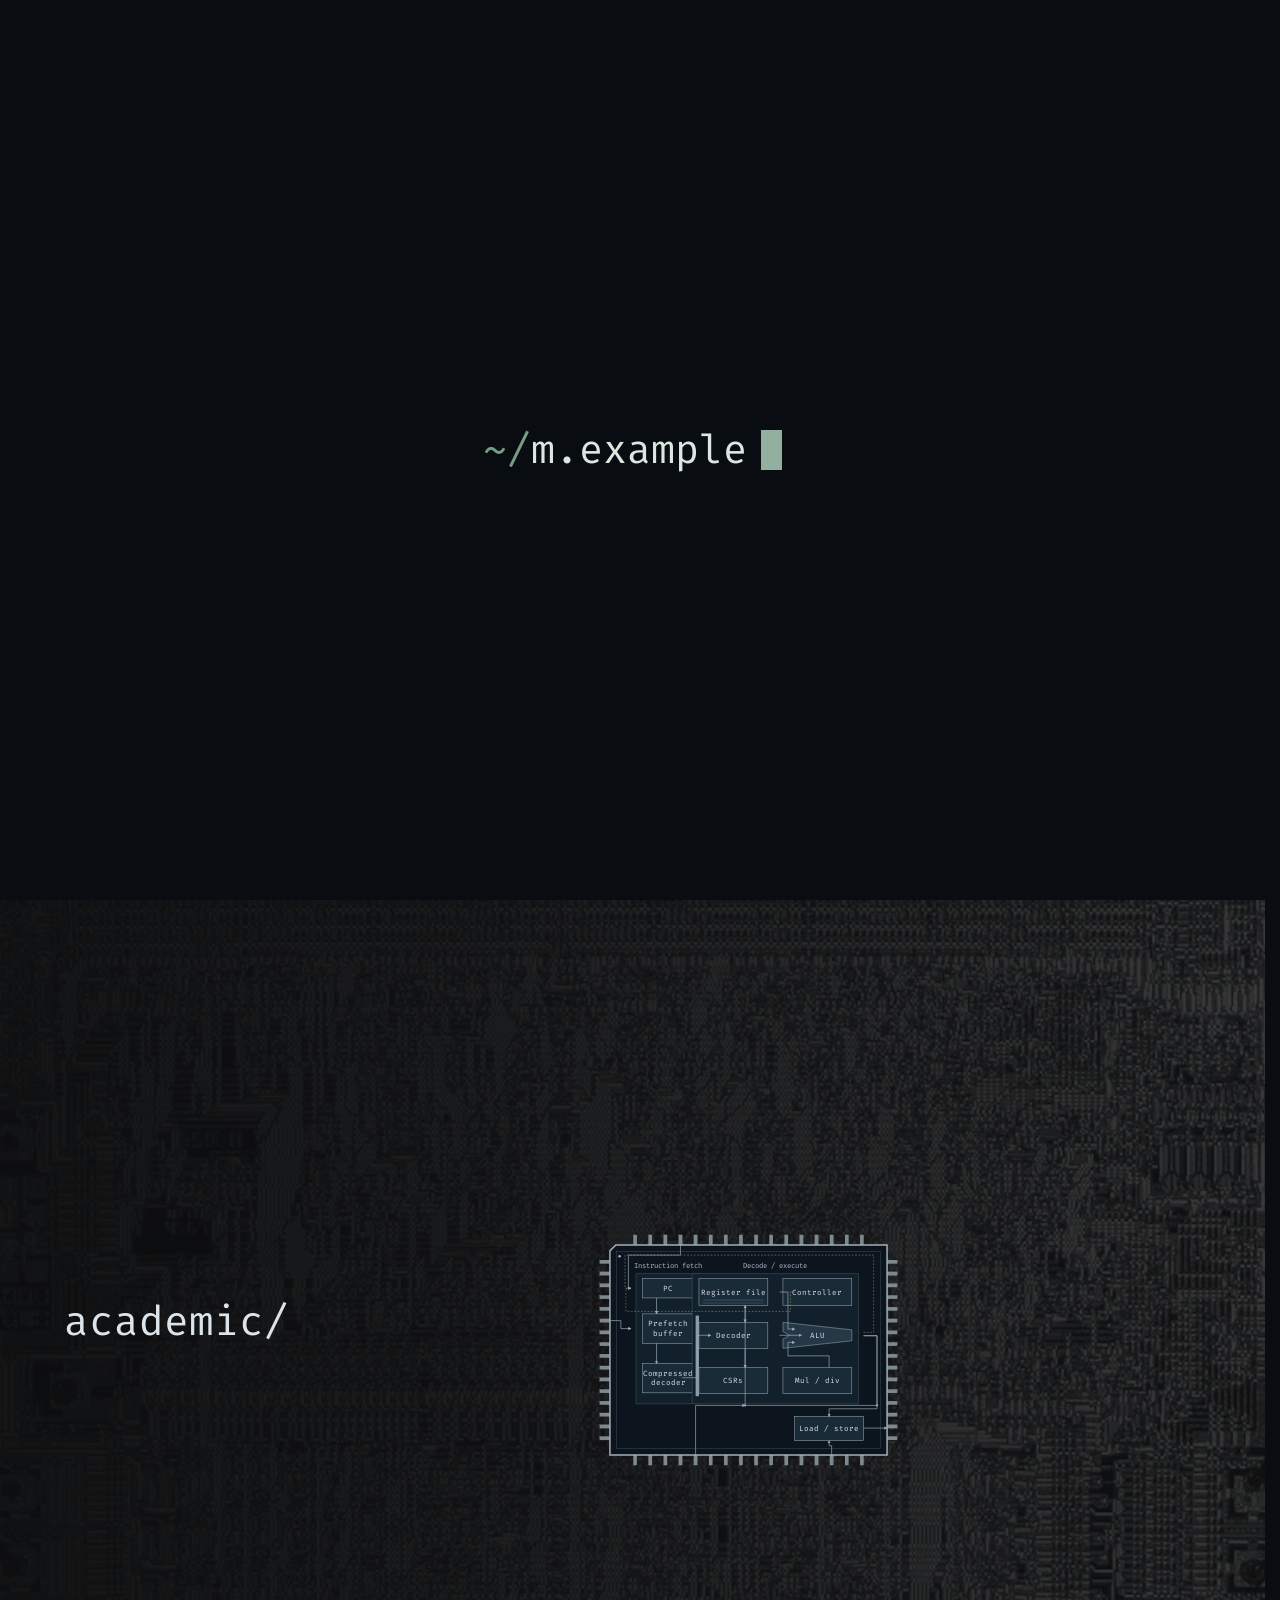
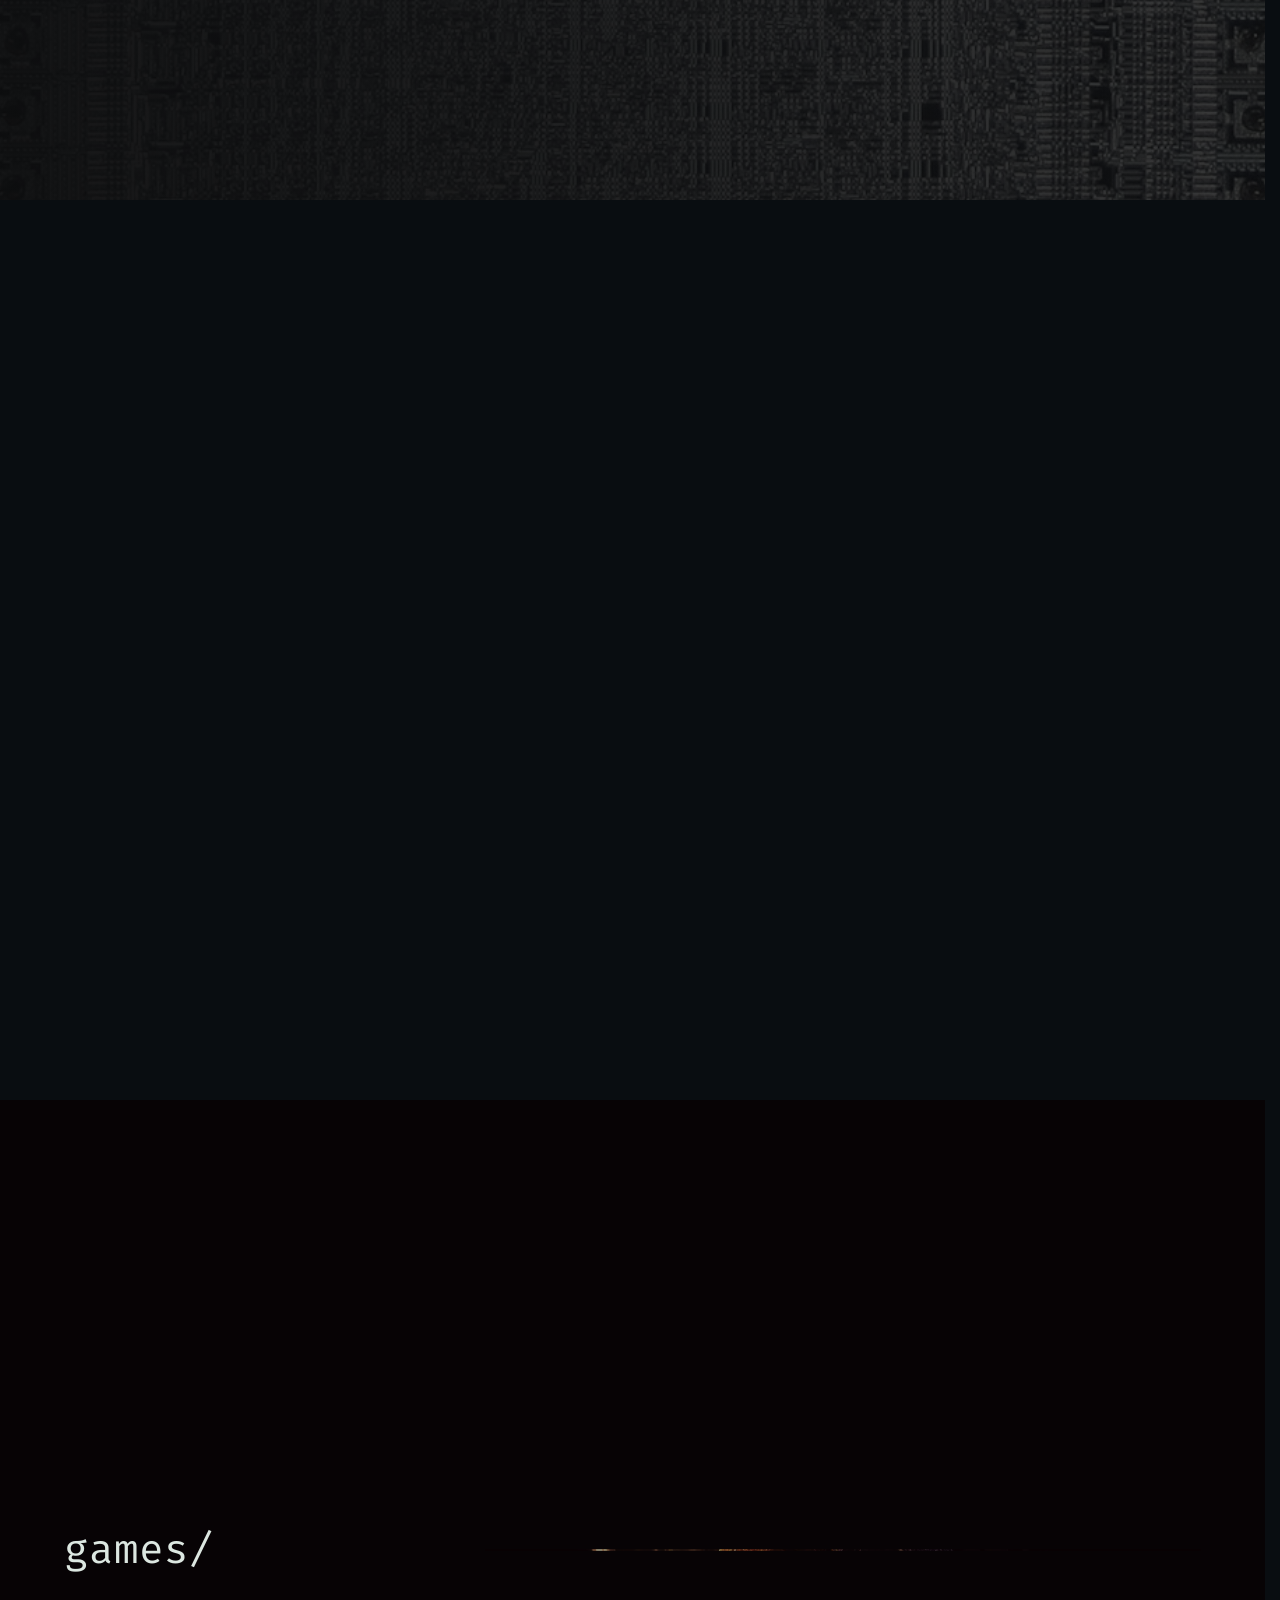
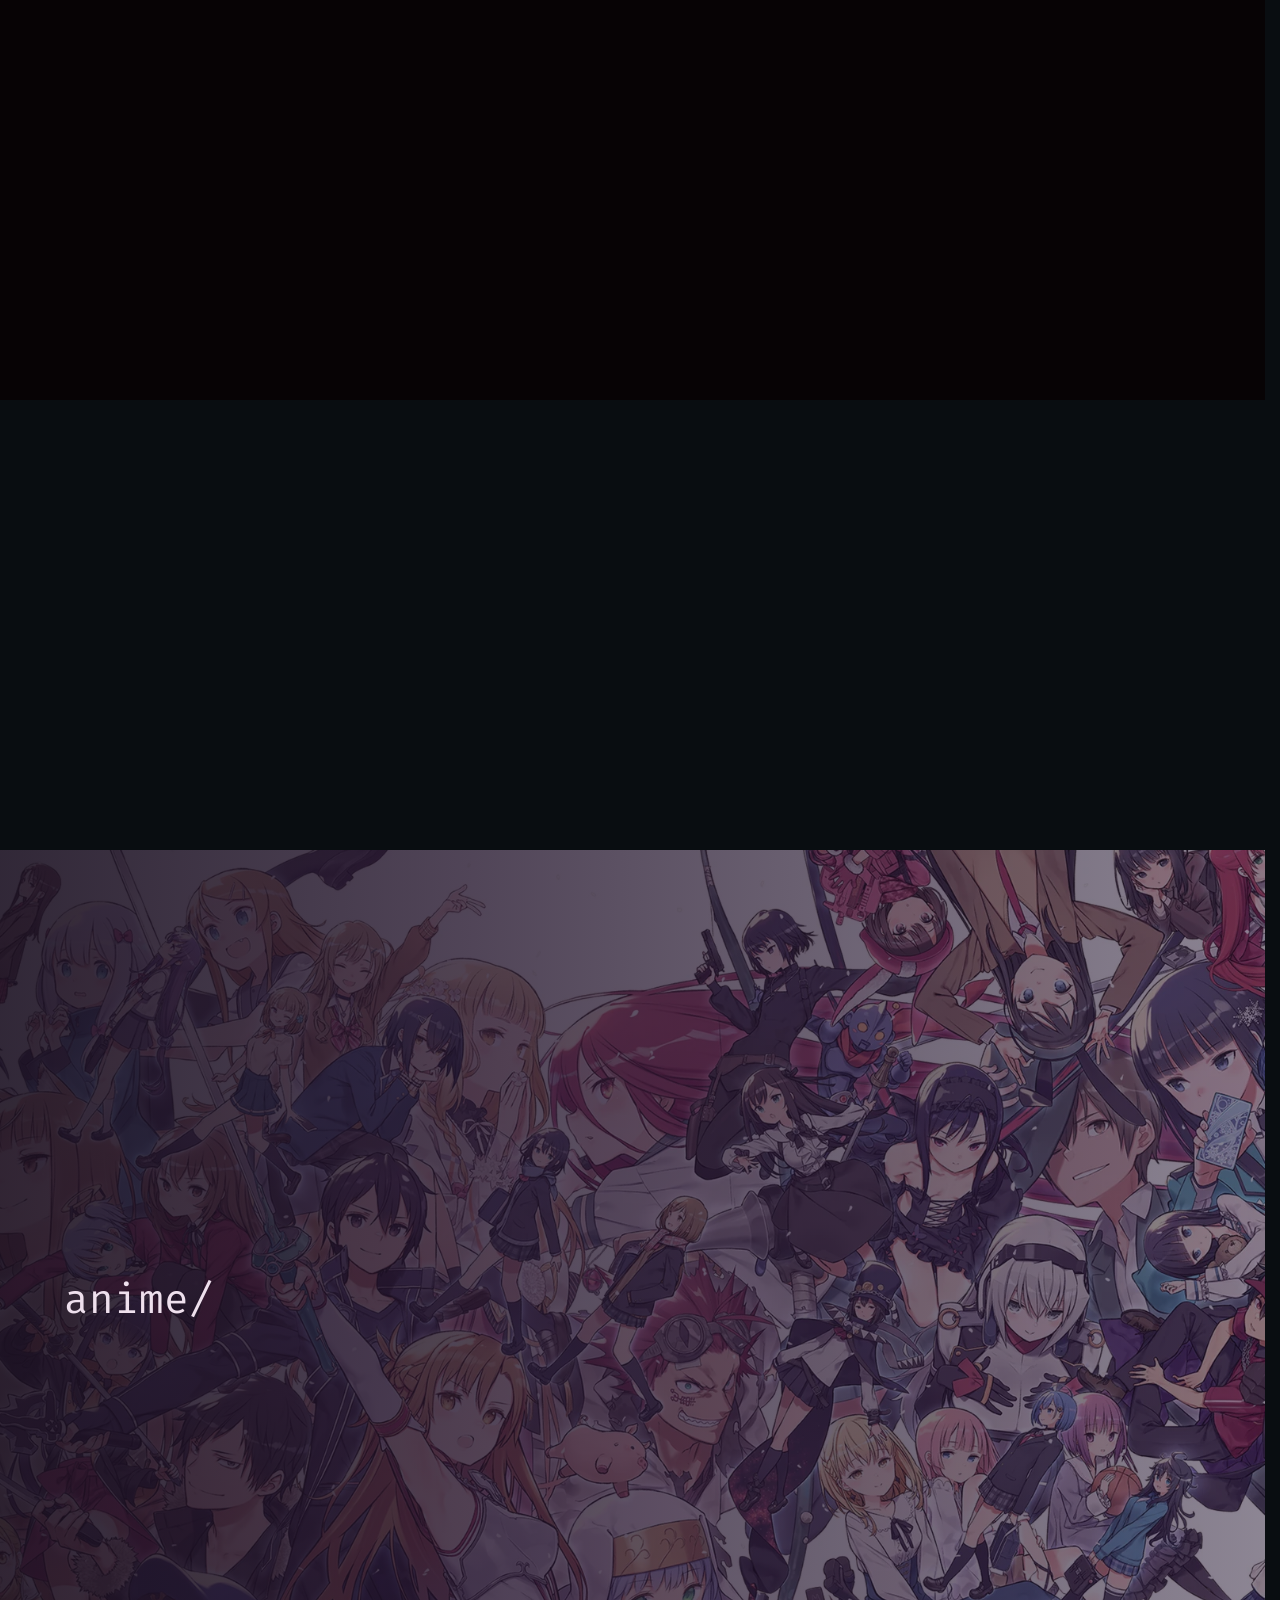
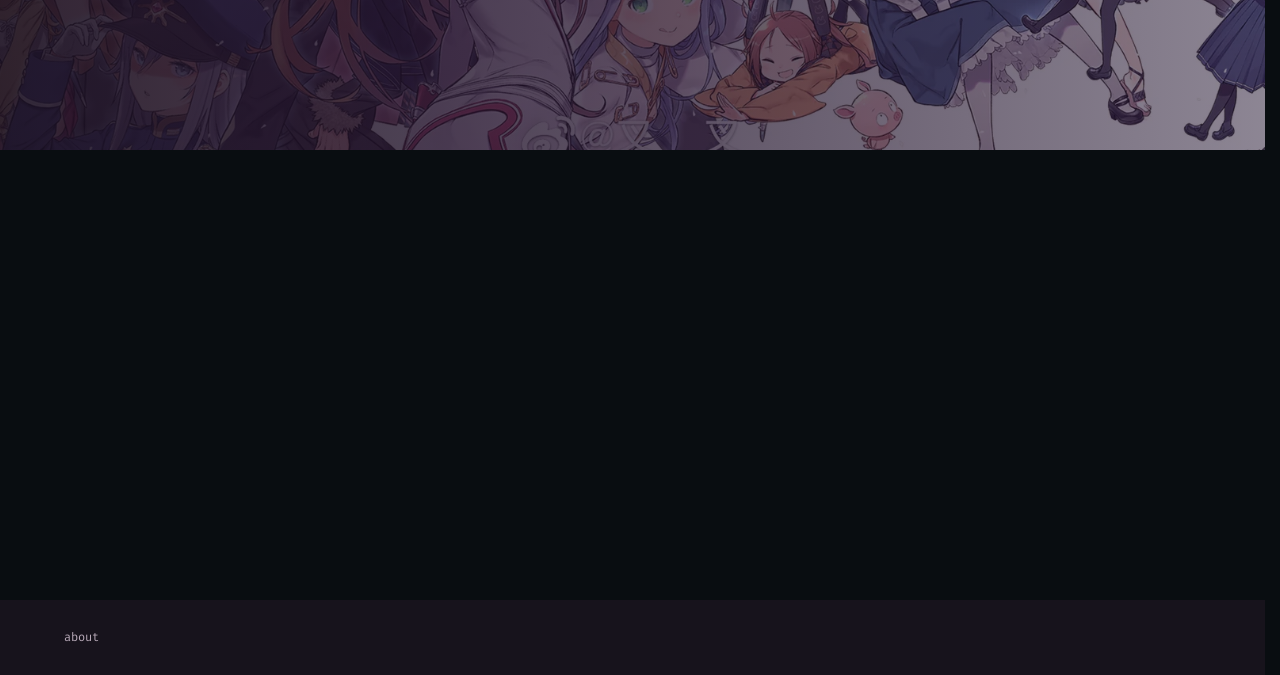
==== commit 94499733: "Publish the personal homepage" ====
--- a/index.html
+++ b/index.html
@@ -1,135 +1,304 @@
-<!DOCTYPE html>
-<html lang="zh-CN">
-<head>
-<meta charset="UTF-8">
-<meta name="viewport" content="width=device-width, initial-scale=1.0">
-<title>SAM | 个人博客</title>
-<style>
-*,*::before,*::after{margin:0;padding:0;box-sizing:border-box}
-html{scroll-behavior:smooth}
-body{font-family:'Courier New','Fira Code','Noto Sans SC',monospace,sans-serif;background:#0b0b12;color:#d0d0e0;min-height:100vh;overflow-x:hidden;line-height:1.7}
-::selection{background:#00f0ff33;color:#00f0ff}
-::-webkit-scrollbar{width:5px}
-::-webkit-scrollbar-track{background:#0b0b12}
-::-webkit-scrollbar-thumb{background:#00f0ff22;border-radius:3px}
-body::before{content:'';position:fixed;top:0;left:0;width:100vw;height:100vh;background-image:linear-gradient(rgba(0,240,255,0.03) 1px,transparent 1px),linear-gradient(90deg,rgba(255,0,255,0.03) 1px,transparent 1px);background-size:80px 80px;pointer-events:none;z-index:0}
-#particle-canvas{position:fixed;top:0;left:0;width:100vw;height:100vh;z-index:0;opacity:0.5}
-body::after{content:'';position:fixed;top:0;left:0;width:100vw;height:100vh;background:repeating-linear-gradient(0deg,rgba(0,0,0,0.02) 0px,rgba(0,0,0,0.02) 1px,transparent 1px,transparent 3px);pointer-events:none;z-index:9999}
-.container{position:relative;z-index:1;max-width:960px;margin:0 auto;padding:40px 24px}
-nav{display:flex;justify-content:space-between;align-items:center;padding:16px 0 20px;border-bottom:1px solid rgba(0,240,255,0.1);margin-bottom:50px;flex-wrap:wrap;gap:10px}
-nav .logo{font-size:1.2rem;font-weight:700;letter-spacing:3px;color:#00f0ff;text-shadow:0 0 12px rgba(0,240,255,0.3)}
-nav .logo span{color:#ff00ff}
-.nav-right{display:flex;align-items:center;gap:24px}
-.nav-right a{color:rgba(255,255,255,0.5);text-decoration:none;font-size:0.8rem;letter-spacing:2px;text-transform:uppercase;transition:color 0.3s;position:relative}
-.nav-right a:hover{color:#00f0ff}
-.nav-right a::after{content:'';position:absolute;bottom:-4px;left:0;width:0;height:1px;background:#00f0ff;transition:width 0.3s}
-.nav-right a:hover::after{width:100%}
-.lang-btn{background:rgba(0,240,255,0.06);border:1px solid rgba(0,240,255,0.15);color:#00f0ff88;padding:4px 12px;border-radius:2px;font-family:inherit;font-size:0.7rem;letter-spacing:1px;cursor:pointer;transition:all 0.3s}
-.lang-btn:hover{background:rgba(0,240,255,0.12);color:#00f0ff}
-.hero{text-align:center;padding:30px 0 40px}
-.hero h1{font-size:clamp(2.5rem,8vw,5rem);font-weight:900;letter-spacing:6px;text-transform:uppercase;color:#e0e0ff;display:inline-block;position:relative;text-shadow:0 0 20px rgba(0,240,255,0.3)}
-.hero h1::after{content:'';position:absolute;bottom:-4px;left:10%;width:80%;height:2px;background:linear-gradient(90deg,transparent,#00f0ff,#ff00ff,transparent)}
-.hero .tagline{font-size:clamp(0.85rem,1.8vw,1.1rem);color:rgba(255,255,255,0.4);margin-top:18px;letter-spacing:2px}
-.hero .tagline .c{color:#ff00ff;text-shadow:0 0 8px rgba(255,0,255,0.3)}
-.tw-wrap{text-align:center;margin:10px 0 36px;min-height:2.4em}
-.tw-wrap .t{font-size:clamp(0.85rem,1.6vw,1rem);color:rgba(0,240,255,0.55);letter-spacing:1px}
-.tw-wrap .cursor{display:inline-block;width:2px;height:1em;background:#00f0ff;margin-left:3px;animation:blink 0.8s infinite;vertical-align:text-bottom}
-@keyframes blink{0%,100%{opacity:1}50%{opacity:0}}
-.music-player{margin:40px 0 30px;background:rgba(255,255,255,0.02);border:1px solid rgba(0,240,255,0.08);border-radius:3px;padding:20px 24px}
-.music-player .mp-title{font-size:0.7rem;letter-spacing:2px;color:rgba(0,240,255,0.4);text-transform:uppercase;margin-bottom:12px}
-.mp-controls{display:flex;align-items:center;gap:16px;flex-wrap:wrap}
-.mp-btn{background:rgba(0,240,255,0.06);border:1px solid rgba(0,240,255,0.15);color:#00f0ff;padding:8px 20px;border-radius:2px;font-family:inherit;font-size:0.8rem;letter-spacing:1px;cursor:pointer;transition:all 0.3s;user-select:none}
-.mp-btn:hover{background:rgba(0,240,255,0.12);border-color:#00f0ff44}
-.mp-btn.active{background:rgba(255,0,255,0.1);border-color:#ff00ff44;color:#ff00ff}
-.mp-status{font-size:0.7rem;color:rgba(255,255,255,0.3);letter-spacing:1px;min-width:70px}
-.mp-time{font-size:0.65rem;color:rgba(0,240,255,0.3);font-family:inherit;letter-spacing:1px;min-width:90px;text-align:center}
-input[type=range].seek-bar{width:100%;margin:8px 0;height:4px;-webkit-appearance:none;appearance:none;background:rgba(0,240,255,0.1);outline:none;border-radius:2px;cursor:pointer}
-input[type=range].seek-bar::-webkit-slider-thumb{-webkit-appearance:none;width:10px;height:10px;border-radius:50%;background:#00f0ff;cursor:pointer;border:1px solid rgba(0,240,255,0.3)}
-#splash{position:fixed;top:0;left:0;width:100vw;height:100vh;background:#0b0b12;z-index:10000;display:flex;align-items:center;justify-content:center;cursor:pointer;flex-direction:column;transition:opacity 0.6s}
-#splash.hide{opacity:0;pointer-events:none}
-#splash .sp-text{font-size:1rem;letter-spacing:6px;text-transform:uppercase;color:#00f0ff;text-shadow:0 0 15px rgba(0,240,255,0.3);animation:pulse 2s infinite}
-#splash .sp-sub{font-size:0.6rem;letter-spacing:4px;color:rgba(255,255,255,0.15);margin-top:14px}
-@keyframes pulse{0%,100%{opacity:1}50%{opacity:0.4}}
-.anime-section{margin:40px 0 30px;background:rgba(255,0,255,0.02);border:1px solid rgba(255,0,255,0.08);border-radius:3px;padding:24px;text-align:center}
-.anime-section .as-title{font-size:0.7rem;letter-spacing:2px;color:rgba(255,0,255,0.4);text-transform:uppercase;margin-bottom:12px}
-.anime-section p{font-size:0.85rem;color:rgba(255,255,255,0.4);margin-bottom:16px}
-.anime-btn{display:inline-block;background:rgba(255,0,255,0.06);border:1px solid rgba(255,0,255,0.15);color:#ff00ff88;padding:10px 28px;border-radius:2px;text-decoration:none;font-size:0.75rem;letter-spacing:2px;transition:all 0.3s;text-transform:uppercase}
-.anime-btn:hover{background:rgba(255,0,255,0.12);color:#ff00ff;border-color:#ff00ff44}
-.game-section{margin:40px 0 30px;background:rgba(0,240,255,0.02);border:1px solid rgba(0,240,255,0.08);border-radius:3px;padding:24px;text-align:center}
-.game-section .gs-title{font-size:0.7rem;letter-spacing:2px;color:rgba(0,240,255,0.4);text-transform:uppercase;margin-bottom:12px}
-.game-section p{font-size:0.85rem;color:rgba(255,255,255,0.4);margin-bottom:16px}
-.game-btn{display:inline-block;background:rgba(0,240,255,0.06);border:1px solid rgba(0,240,255,0.15);color:#00f0ff88;padding:10px 28px;border-radius:2px;text-decoration:none;font-size:0.75rem;letter-spacing:2px;transition:all 0.3s;text-transform:uppercase}
-.game-btn:hover{background:rgba(0,240,255,0.12);color:#00f0ff;border-color:#00f0ff44}
-footer{margin-top:60px;padding:24px 0 16px;border-top:1px solid rgba(0,240,255,0.06);display:flex;justify-content:space-between;align-items:center;flex-wrap:wrap;gap:10px;font-size:0.7rem;color:rgba(255,255,255,0.2);letter-spacing:1px}
-footer a{color:rgba(0,240,255,0.35);text-decoration:none;margin-left:14px;transition:color 0.3s}
-footer a:hover{color:#ff00ff88}
-</style>
-</head>
-<body>
-<div id="splash"><div class="sp-text">&#9733; SAM</div><div class="sp-sub">— CLICK TO ENTER —</div></div>
-<canvas id="particle-canvas"></canvas>
-<div class="container">
-  <nav>
-    <div class="logo">SAM<span>_</span></div>
-    <div class="nav-right">
-      <a href="index.html" data-i18n="nav_home">首页</a>
-      <a href="about.html" data-i18n="nav_about">关于</a>
-      <a href="anime.html" data-i18n="nav_anime">番剧</a>
-      <a href="games.html" data-i18n="nav_games">游戏</a>
-      <button class="lang-btn" id="langToggle">EN</button>
-    </div>
-  </nav>
-
-  <section class="hero">
-    <h1>SAM</h1>
-    <div class="tagline" data-i18n="hero_tagline">RESEARCHER &middot; EXPLORER &middot; CODER</div>
-  </section>
-  <div class="tw-wrap"><span class="t" id="tw"></span><span class="cursor"></span></div>
-
-  <div class="music-player">
-    <div class="mp-title" data-i18n="mp_title">&#9835; HANS ZIMMER — CORNFIELD CHASE</div>
-    <div class="mp-controls">
-      <button class="mp-btn" id="mp-play">&#9654;</button>
-      <span class="mp-time" id="mp-time">00:00 / 00:00</span>
-      <button class="mp-btn" id="mp-loop">&#128260;</button>
-      <span class="mp-status" id="mp-status" data-i18n="mp_ready">&#9632; 就绪</span>
-    </div>
-    <input type="range" class="seek-bar" id="mp-seek" value="0" max="100">
-  </div>
-
-  <div class="anime-section">
-    <div class="as-title" data-i18n="anime_section_title">&#9670; 番剧推荐</div>
-    <p data-i18n="anime_section_desc">命运石之门 &middot; Re:Zero &middot; 刀剑神域 &middot; 一拳超人 ……</p>
-    <a href="anime.html" class="anime-btn" data-i18n="anime_section_btn">进入番剧世界 &#9656;</a>
-  </div>
-
-  <div class="game-section">
-    <div class="gs-title" data-i18n="game_section_title">&#9670; 游戏录</div>
-    <p data-i18n="game_section_desc">黑暗之魂 &middot; 艾尔登法环 &middot; 只狼 &middot; 黑神话悟空 ……</p>
-    <a href="games.html" class="game-btn" data-i18n="game_section_btn">进入游戏世界 &#9656;</a>
-  </div>
-
-  <footer>
-    <span>&copy; 2026 SAM</span>
-    <div><a href="about.html">About</a><a href="anime.html">Anime</a><a href="games.html">Games</a></div>
-  </footer>
-</div>
-
-<script>
-// Splash to autoplay music
-(function(){var splash=document.getElementById("splash");var audio=new Audio();audio.preload="auto";audio.volume=0.4;audio.loop=true;var p=window.location.href.lastIndexOf("/");audio.src=window.location.href.substring(0,p+1)+"Hans Zimmer - Cornfield Chase.mp3";splash.addEventListener("click",async function(){splash.classList.add("hide");try{await audio.play()}catch(e){}initPlayer()});function initPlayer(){var btn=document.getElementById("mp-play"),loopBtn=document.getElementById("mp-loop");var st=document.getElementById("mp-status"),tm=document.getElementById("mp-time"),seek=document.getElementById("mp-seek");var isPlaying=true,isLoop=true,seeking=false;btn.textContent="\u23F8";btn.classList.add("active");st.textContent="\u266B";loopBtn.classList.add("active");function gLoopText(){var l=localStorage.getItem("sam_lang")||"zh";return l==="zh"?"\uD83D\uDD01 循环中":"\uD83D\uDD01 Looping"}function gLoopOffText(){var l=localStorage.getItem("sam_lang")||"zh";return l==="zh"?"\uD83D\uDD01 循环":"\uD83D\uDD01 Loop"}loopBtn.textContent=gLoopText();audio.loop=true;function fmt(t){var m=Math.floor(t/60),s=Math.floor(t%60);return String(m).padStart(2,"0")+":"+String(s).padStart(2,"0")}function ut(){if(!audio.duration||!isPlaying||seeking)return;seek.value=(audio.currentTime/audio.duration)*100;tm.textContent=fmt(audio.currentTime)+" / "+fmt(audio.duration);requestAnimationFrame(ut)}requestAnimationFrame(ut);btn.addEventListener("click",function(){if(isPlaying){audio.pause();isPlaying=false;btn.textContent="\u25B6";btn.classList.remove("active");st.textContent="\u25A0"}else{audio.play();isPlaying=true;btn.textContent="\u23F8";btn.classList.add("active");st.textContent="\u266B";requestAnimationFrame(ut)}});seek.addEventListener("input",function(){seeking=true;if(audio.duration)tm.textContent=fmt(audio.duration*seek.value/100)+" / "+fmt(audio.duration)});seek.addEventListener("change",function(){seeking=false;if(audio.duration)audio.currentTime=audio.duration*seek.value/100});loopBtn.addEventListener("click",function(){isLoop=!isLoop;audio.loop=isLoop;loopBtn.textContent=isLoop?gLoopText():gLoopOffText();loopBtn.classList.toggle("active")})}})();
-// Particles
-(function(){var c=document.getElementById("particle-canvas"),x=c.getContext("2d");var w,h,p=[],n=80,d=140;function r(){w=c.width=window.innerWidth;h=c.height=window.innerHeight}window.addEventListener("resize",r);r();function P(){this.R()}P.prototype.R=function(){this.x=Math.random()*w;this.y=Math.random()*h;this.vx=(Math.random()-0.5)*0.5;this.vy=(Math.random()-0.5)*0.5;this.r=Math.random()*1.8+0.3};P.prototype.U=function(){this.x+=this.vx;this.y+=this.vy;if(this.x<0||this.x>w)this.vx*=-1;if(this.y<0||this.y>h)this.vy*=-1};P.prototype.D=function(){x.beginPath();x.arc(this.x,this.y,this.r,0,Math.PI*2);x.fillStyle="rgba(0,240,255,0.3)";x.fill()};for(var i=0;i<n;i++)p.push(new P);var cs=["rgba(0,240,255,","rgba(255,0,255,","rgba(0,220,180,"];function L(){for(var i=0;i<p.length;i++)for(var j=i+1;j<p.length;j++){var dx=p[i].x-p[j].x,dy=p[i].y-p[j].y,dist=Math.sqrt(dx*dx+dy*dy);if(dist<d){var a=(1-dist/d)*0.2,ci=(i+j)%cs.length;x.beginPath();x.moveTo(p[i].x,p[i].y);x.lineTo(p[j].x,p[j].y);x.strokeStyle=cs[ci]+a+")";x.lineWidth=0.5;x.stroke()}}}var m={x:-999,y:-999};window.addEventListener("mousemove",function(e){m.x=e.clientX;m.y=e.clientY});window.addEventListener("mouseleave",function(){m.x=-999;m.y=-999});function M(){for(var k=0;k<p.length;k++){var q=p[k],dx=q.x-m.x,dy=q.y-m.y,dist=Math.sqrt(dx*dx+dy*dy);if(dist<d*1.2){var a=(1-dist/(d*1.2))*0.3;x.beginPath();x.moveTo(m.x,m.y);x.lineTo(q.x,q.y);x.strokeStyle="rgba(255,0,255,"+a+")";x.lineWidth=0.6;x.stroke()}}}function A(){x.clearRect(0,0,w,h);x.shadowBlur=0;for(var k=0;k<p.length;k++){p[k].U();p[k].D()}x.shadowBlur=0;L();M();requestAnimationFrame(A)}A()})();
-// Typewriter
-var twPhrases={zh:["\u003E 系统初始化完成 \u2026 欢迎来到 SAM 的数字空间","\u003E 南京大学 \u2192 北京大学 \u2026 探索永无止境","\u003E \u201C我们都是自己内心的囚徒\u201D","\u003E 兴趣：AI \u00B7 量子计算 \u00B7 赛博朋克 \u00B7 二次元","\u003E SYSTEM READY /// 请随意浏览","\u003E 正在初始化神经接口\u2026","\u003E 信号已获取。认知节点：SAM。","\u003E 南京大学 \u2192 北京大学。","\u003E 年龄：22。状态：追求知识中。","\u003E \u201C宇宙在我们心中。\u201D — C. Sagan","\u003E 系统就绪。// 开始运行。"],en:["\u003E Initializing neural interface...","\u003E Signal acquired. Cognitive node: SAM.","\u003E Nanjing University \u2192 Peking University.","\u003E Age: 22. Status: In pursuit of knowledge.","\u003E \u201CThe cosmos is within us.\u201D — C. Sagan","\u003E SYSTEM READY. // engage.","\u003E System initialization complete... Welcome to SAM\u2019s digital space.","\u003E NJU \u2192 PKU ... endless exploration.","\u003E \u201CWe are all just prisoners here, of our own device\u201D","\u003E Interests: AI \u00B7 Quantum Computing \u00B7 Cyberpunk \u00B7 Anime","\u003E SYSTEM READY /// feel free to browse"]};
-var twIdx=0,twChar=0,twEl=document.getElementById("tw"),twTimer=null;
-function restartTypewriter(){if(twTimer){clearTimeout(twTimer);twTimer=null}twIdx=0;twChar=0;twEl.textContent="";setTimeout(typeTw,200)}
-function typeTw(){var arr=twPhrases[localStorage.getItem("sam_lang")||"zh"];if(!arr||!arr.length){twTimer=setTimeout(typeTw,500);return}if(twChar<arr[twIdx].length){twEl.textContent+=arr[twIdx][twChar];twChar++;twTimer=setTimeout(typeTw,25+Math.random()*35)}else{twTimer=setTimeout(eraseTw,2000)}}
-function eraseTw(){if(twChar>0){twEl.textContent=twEl.textContent.slice(0,-1);twChar--;twTimer=setTimeout(eraseTw,12)}else{var arr=twPhrases[localStorage.getItem("sam_lang")||"zh"];twIdx=(twIdx+1)%arr.length;twTimer=setTimeout(typeTw,500)}}
-var i18n={zh:{nav_home:"\u9996\u9875",nav_about:"\u5173\u4E8E",nav_anime:"\u756A\u5267",nav_games:"\u6E38\u620F",hero_tagline:"RESEARCHER \u00B7 EXPLORER \u00B7 CODER",mp_title:"\u266B HANS ZIMMER — CORNFIELD CHASE",mp_ready:"\u25A0 \u5C31\u7EEA",anime_section_title:"\u25C6 \u756A\u5267\u63A8\u8350",anime_section_desc:"\u547D\u8FD0\u77F3\u4E4B\u95E8 \u00B7 Re:Zero \u00B7 \u5200\u5251\u795E\u57DF \u00B7 \u4E00\u62F3\u8D85\u4EBA \u2026\u2026",anime_section_btn:"\u8FDB\u5165\u756A\u5267\u4E16\u754C \u25B8",game_section_title:"\u25C6 \u6E38\u620F\u5F55",game_section_desc:"\u9ED1\u6697\u4E4B\u9B42 \u00B7 \u827E\u5C14\u767B\u6CD5\u73AF \u00B7 \u53EA\u72FC \u00B7 \u9ED1\u795E\u8BDD\u609F\u7A7A \u2026\u2026",game_section_btn:"\u8FDB\u5165\u6E38\u620F\u4E16\u754C \u25B8"},en:{nav_home:"Home",nav_about:"About",nav_anime:"Anime",nav_games:"Games",hero_tagline:"RESEARCHER \u00B7 EXPLORER \u00B7 CODER",mp_title:"\u266B HANS ZIMMER — CORNFIELD CHASE",mp_ready:"\u25A0 Ready",anime_section_title:"\u25C6 Anime Favorites",anime_section_desc:"Steins;Gate \u00B7 Re:Zero \u00B7 SAO \u00B7 One Punch Man \u2026\u2026",anime_section_btn:"Enter Anime World \u25B8",game_section_title:"\u25C6 Games Log",game_section_desc:"Dark Souls \u00B7 Elden Ring \u00B7 Sekiro \u00B7 Black Myth \u2026\u2026",game_section_btn:"Enter Game World \u25B8"}};
-function applyLang(l){localStorage.setItem("sam_lang",l);document.getElementById("langToggle").textContent=l==="zh"?"EN":"\u4E2D";document.querySelectorAll("[data-i18n]").forEach(function(el){var k=el.dataset.i18n;if(i18n[l]&&i18n[l][k])el.innerHTML=i18n[l][k]});restartTypewriter();var lb=document.getElementById("mp-loop");if(lb){var l2=localStorage.getItem("sam_lang")||"zh";lb.textContent=l2==="zh"?lb.classList.contains("active")?"\uD83D\uDD01 循环中":"\uD83D\uDD01 循环":lb.classList.contains("active")?"\uD83D\uDD01 Looping":"\uD83D\uDD01 Loop"}}
-var sl=localStorage.getItem("sam_lang")||"zh";document.getElementById("langToggle").textContent=sl==="zh"?"EN":"\u4E2D";
-document.getElementById("langToggle").addEventListener("click",function(){var c=localStorage.getItem("sam_lang")||"zh";applyLang(c==="zh"?"en":"zh")});setTimeout(function(){applyLang(sl)},10);
-</script>
-</body>
-</html>
+<!doctype html>
+<html lang="en">
+<head>
+  <meta charset="utf-8">
+<meta http-equiv="Content-Security-Policy" content="default-src 'self'; script-src 'self'; style-src 'self' 'unsafe-inline'; img-src 'self' data:; font-src 'self'; media-src 'self'; connect-src 'self'; object-src 'none'; base-uri 'self'; form-action 'none'">
+  <meta name="viewport" content="width=device-width,initial-scale=1">
+  <meta name="referrer" content="no-referrer">
+  <meta name="robots" content="noindex,nofollow">
+  <meta name="description" content="A fictional academic profile, a game library and an anime collection.">
+  <title>M. Example — Home</title>
+  <link rel="preload" href="assets/fonts/fira-code-latin.woff2" as="font" type="font/woff2" crossorigin>
+  <link rel="stylesheet" href="assets/css/common.css">
+  <link rel="stylesheet" href="assets/css/home.css">
+  <link rel="stylesheet" href="assets/css/transitions.css">
+  <script src="assets/js/transitions.js"></script>
+  <script src="assets/js/common.js" defer></script>
+  <script src="assets/js/home.js" defer></script>
+</head>
+<body class="night home-page">
+  <a class="skip-link" href="#academic">Skip to sections</a>
+  <main id="main" class="world-content home-scroll">
+    <section class="home-intro" aria-label="Personal website">
+      <h1><span aria-hidden="true">~/</span>m.example<span class="terminal-cursor" aria-hidden="true"></span></h1>
+    </section>
+    <section id="academic" class="chapter chapter--academic" data-chapter="academic" aria-labelledby="academic-title">
+      <div class="chapter-scene">
+        <div class="chapter-backdrop" aria-hidden="true"></div>
+        <div class="chapter-layout">
+          <h2 id="academic-title"><a href="academic.html">academic/</a></h2>
+          <a class="chapter-art cpu-architecture" href="academic.html" aria-label="Open academic profile">
+            <svg class="cpu-diagram" viewBox="0 0 1200 800" role="img" aria-label="A flat CPU unfolds into an Ibex-inspired instruction fetch and decode-execute datapath. Light pulses enter and leave its package pins." focusable="false">
+              <defs>
+              <marker id="cpu-arrow" viewBox="0 0 6 6" refX="5" refY="3" markerWidth="5" markerHeight="5" orient="auto-start-reverse"><path d="M0 0L6 3L0 6Z" fill="#98abb9"/></marker>
+              <pattern id="cpu-register-rows" width="148" height="7" patternUnits="userSpaceOnUse"><path d="M0 1H148" stroke="#6f879a" stroke-width="1"/></pattern>
+              <path id="cpu-net-0" data-direction="in" d="M0 156L170 156L204 190L270 190" pathLength="100"/>
+              <path id="cpu-net-1" data-direction="in" d="M1200 174L1012 174L996 190L930 190" pathLength="100"/>
+              <path id="cpu-net-2" data-direction="in" d="M306 0L306 84L330 108L330 150" pathLength="100"/>
+              <path id="cpu-net-3" data-direction="out" d="M330 650L330 692L354 716L354 800" pathLength="100"/>
+              <path id="cpu-net-4" data-direction="in" d="M0 170L156 170L204 218L270 218" pathLength="100"/>
+              <path id="cpu-net-5" data-direction="out" d="M930 218L996 218L1026 188L1200 188" pathLength="100"/>
+              <path id="cpu-net-6" data-direction="in" d="M328 0L328 70L366 108L366 150" pathLength="100"/>
+              <path id="cpu-net-7" data-direction="out" d="M366 650L366 692L376 702L376 800" pathLength="100"/>
+              <path id="cpu-net-8" data-direction="in" d="M0 184L142 184L204 246L270 246" pathLength="100"/>
+              <path id="cpu-net-9" data-direction="out" d="M930 246L996 246L1040 202L1200 202" pathLength="100"/>
+              <path id="cpu-net-10" data-direction="in" d="M350 0L350 56L402 108L402 150" pathLength="100"/>
+              <path id="cpu-net-11" data-direction="in" d="M398 800L398 696L402 692L402 650" pathLength="100"/>
+              <path id="cpu-net-12" data-direction="in" d="M0 198L128 198L204 274L270 274" pathLength="100"/>
+              <path id="cpu-net-13" data-direction="out" d="M930 274L996 274L1054 216L1200 216" pathLength="100"/>
+              <path id="cpu-net-14" data-direction="in" d="M372 0L372 42L438 108L438 150" pathLength="100"/>
+              <path id="cpu-net-15" data-direction="in" d="M420 800L420 710L438 692L438 650" pathLength="100"/>
+              <path id="cpu-net-16" data-direction="in" d="M0 288L190 288L204 302L270 302" pathLength="100"/>
+              <path id="cpu-net-17" data-direction="in" d="M1200 310L1004 310L996 302L930 302" pathLength="100"/>
+              <path id="cpu-net-18" data-direction="in" d="M466 0L466 100L474 108L474 150" pathLength="100"/>
+              <path id="cpu-net-19" data-direction="out" d="M474 650L474 692L458 708L458 800" pathLength="100"/>
+              <path id="cpu-net-20" data-direction="in" d="M0 302L176 302L204 330L270 330" pathLength="100"/>
+              <path id="cpu-net-21" data-direction="out" d="M930 330L996 330L1002 324L1200 324" pathLength="100"/>
+              <path id="cpu-net-22" data-direction="in" d="M488 0L488 86L510 108L510 150" pathLength="100"/>
+              <path id="cpu-net-23" data-direction="out" d="M510 650L510 692L480 722L480 800" pathLength="100"/>
+              <path id="cpu-net-24" data-direction="in" d="M0 316L162 316L204 358L270 358" pathLength="100"/>
+              <path id="cpu-net-25" data-direction="out" d="M930 358L996 358L1016 338L1200 338" pathLength="100"/>
+              <path id="cpu-net-26" data-direction="in" d="M510 0L510 72L546 108L546 150" pathLength="100"/>
+              <path id="cpu-net-27" data-direction="in" d="M502 800L502 736L546 692L546 650" pathLength="100"/>
+              <path id="cpu-net-28" data-direction="in" d="M0 330L148 330L204 386L270 386" pathLength="100"/>
+              <path id="cpu-net-29" data-direction="out" d="M930 386L996 386L1030 352L1200 352" pathLength="100"/>
+              <path id="cpu-net-30" data-direction="in" d="M532 0L532 58L582 108L582 150" pathLength="100"/>
+              <path id="cpu-net-31" data-direction="in" d="M524 800L524 750L582 692L582 650" pathLength="100"/>
+              <path id="cpu-net-32" data-direction="in" d="M0 436L182 436L204 414L270 414" pathLength="100"/>
+              <path id="cpu-net-33" data-direction="in" d="M1200 400L1010 400L996 414L930 414" pathLength="100"/>
+              <path id="cpu-net-34" data-direction="out" d="M618 150L618 108L636 90L636 0" pathLength="100"/>
+              <path id="cpu-net-35" data-direction="out" d="M618 650L618 692L650 724L650 800" pathLength="100"/>
+              <path id="cpu-net-36" data-direction="in" d="M0 450L196 450L204 442L270 442" pathLength="100"/>
+              <path id="cpu-net-37" data-direction="out" d="M930 442L996 442L1024 414L1200 414" pathLength="100"/>
+              <path id="cpu-net-38" data-direction="out" d="M654 150L654 108L658 104L658 0" pathLength="100"/>
+              <path id="cpu-net-39" data-direction="out" d="M654 650L654 692L672 710L672 800" pathLength="100"/>
+              <path id="cpu-net-40" data-direction="in" d="M0 464L198 464L204 470L270 470" pathLength="100"/>
+              <path id="cpu-net-41" data-direction="out" d="M930 470L996 470L1038 428L1200 428" pathLength="100"/>
+              <path id="cpu-net-42" data-direction="out" d="M690 150L690 108L680 98L680 0" pathLength="100"/>
+              <path id="cpu-net-43" data-direction="in" d="M694 800L694 696L690 692L690 650" pathLength="100"/>
+              <path id="cpu-net-44" data-direction="in" d="M0 478L184 478L204 498L270 498" pathLength="100"/>
+              <path id="cpu-net-45" data-direction="out" d="M930 498L996 498L1052 442L1200 442" pathLength="100"/>
+              <path id="cpu-net-46" data-direction="out" d="M726 150L726 108L702 84L702 0" pathLength="100"/>
+              <path id="cpu-net-47" data-direction="in" d="M716 800L716 702L726 692L726 650" pathLength="100"/>
+              <path id="cpu-net-48" data-direction="out" d="M270 526L204 526L168 562L0 562" pathLength="100"/>
+              <path id="cpu-net-49" data-direction="in" d="M1200 546L1016 546L996 526L930 526" pathLength="100"/>
+              <path id="cpu-net-50" data-direction="out" d="M762 150L762 108L798 72L798 0" pathLength="100"/>
+              <path id="cpu-net-51" data-direction="out" d="M762 650L762 692L758 696L758 800" pathLength="100"/>
+              <path id="cpu-net-52" data-direction="out" d="M270 554L204 554L182 576L0 576" pathLength="100"/>
+              <path id="cpu-net-53" data-direction="out" d="M930 554L996 554L1002 560L1200 560" pathLength="100"/>
+              <path id="cpu-net-54" data-direction="out" d="M798 150L798 108L820 86L820 0" pathLength="100"/>
+              <path id="cpu-net-55" data-direction="out" d="M798 650L798 692L780 710L780 800" pathLength="100"/>
+              <path id="cpu-net-56" data-direction="out" d="M270 582L204 582L196 590L0 590" pathLength="100"/>
+              <path id="cpu-net-57" data-direction="out" d="M930 582L996 582L1004 574L1200 574" pathLength="100"/>
+              <path id="cpu-net-58" data-direction="out" d="M834 150L834 108L842 100L842 0" pathLength="100"/>
+              <path id="cpu-net-59" data-direction="in" d="M802 800L802 724L834 692L834 650" pathLength="100"/>
+              <path id="cpu-net-60" data-direction="out" d="M270 610L204 610L198 604L0 604" pathLength="100"/>
+              <path id="cpu-net-61" data-direction="out" d="M930 610L996 610L1018 588L1200 588" pathLength="100"/>
+              <path id="cpu-net-62" data-direction="out" d="M870 150L870 108L864 102L864 0" pathLength="100"/>
+              <path id="cpu-net-63" data-direction="in" d="M824 800L824 738L870 692L870 650" pathLength="100"/>
+              </defs>
+              <g class="cpu-assembly">
+              <g class="cpu-io cpu-traces" aria-hidden="true">
+              <use href="#cpu-net-0"/>
+              <use href="#cpu-net-1"/>
+              <use href="#cpu-net-2"/>
+              <use href="#cpu-net-3"/>
+              <use href="#cpu-net-4"/>
+              <use href="#cpu-net-5"/>
+              <use href="#cpu-net-6"/>
+              <use href="#cpu-net-7"/>
+              <use href="#cpu-net-8"/>
+              <use href="#cpu-net-9"/>
+              <use href="#cpu-net-10"/>
+              <use href="#cpu-net-11"/>
+              <use href="#cpu-net-12"/>
+              <use href="#cpu-net-13"/>
+              <use href="#cpu-net-14"/>
+              <use href="#cpu-net-15"/>
+              <use href="#cpu-net-16"/>
+              <use href="#cpu-net-17"/>
+              <use href="#cpu-net-18"/>
+              <use href="#cpu-net-19"/>
+              <use href="#cpu-net-20"/>
+              <use href="#cpu-net-21"/>
+              <use href="#cpu-net-22"/>
+              <use href="#cpu-net-23"/>
+              <use href="#cpu-net-24"/>
+              <use href="#cpu-net-25"/>
+              <use href="#cpu-net-26"/>
+              <use href="#cpu-net-27"/>
+              <use href="#cpu-net-28"/>
+              <use href="#cpu-net-29"/>
+              <use href="#cpu-net-30"/>
+              <use href="#cpu-net-31"/>
+              <use href="#cpu-net-32"/>
+              <use href="#cpu-net-33"/>
+              <use href="#cpu-net-34"/>
+              <use href="#cpu-net-35"/>
+              <use href="#cpu-net-36"/>
+              <use href="#cpu-net-37"/>
+              <use href="#cpu-net-38"/>
+              <use href="#cpu-net-39"/>
+              <use href="#cpu-net-40"/>
+              <use href="#cpu-net-41"/>
+              <use href="#cpu-net-42"/>
+              <use href="#cpu-net-43"/>
+              <use href="#cpu-net-44"/>
+              <use href="#cpu-net-45"/>
+              <use href="#cpu-net-46"/>
+              <use href="#cpu-net-47"/>
+              <use href="#cpu-net-48"/>
+              <use href="#cpu-net-49"/>
+              <use href="#cpu-net-50"/>
+              <use href="#cpu-net-51"/>
+              <use href="#cpu-net-52"/>
+              <use href="#cpu-net-53"/>
+              <use href="#cpu-net-54"/>
+              <use href="#cpu-net-55"/>
+              <use href="#cpu-net-56"/>
+              <use href="#cpu-net-57"/>
+              <use href="#cpu-net-58"/>
+              <use href="#cpu-net-59"/>
+              <use href="#cpu-net-60"/>
+              <use href="#cpu-net-61"/>
+              <use href="#cpu-net-62"/>
+              <use href="#cpu-net-63"/>
+              </g>
+              <g class="cpu-shell"><g class="cpu-pins"><rect x="326" y="126" width="8" height="24"/><rect x="326" y="650" width="8" height="24"/><rect x="246" y="186" width="24" height="8"/><rect x="930" y="186" width="24" height="8"/><rect x="362" y="126" width="8" height="24"/><rect x="362" y="650" width="8" height="24"/><rect x="246" y="214" width="24" height="8"/><rect x="930" y="214" width="24" height="8"/><rect x="398" y="126" width="8" height="24"/><rect x="398" y="650" width="8" height="24"/><rect x="246" y="242" width="24" height="8"/><rect x="930" y="242" width="24" height="8"/><rect x="434" y="126" width="8" height="24"/><rect x="434" y="650" width="8" height="24"/><rect x="246" y="270" width="24" height="8"/><rect x="930" y="270" width="24" height="8"/><rect x="470" y="126" width="8" height="24"/><rect x="470" y="650" width="8" height="24"/><rect x="246" y="298" width="24" height="8"/><rect x="930" y="298" width="24" height="8"/><rect x="506" y="126" width="8" height="24"/><rect x="506" y="650" width="8" height="24"/><rect x="246" y="326" width="24" height="8"/><rect x="930" y="326" width="24" height="8"/><rect x="542" y="126" width="8" height="24"/><rect x="542" y="650" width="8" height="24"/><rect x="246" y="354" width="24" height="8"/><rect x="930" y="354" width="24" height="8"/><rect x="578" y="126" width="8" height="24"/><rect x="578" y="650" width="8" height="24"/><rect x="246" y="382" width="24" height="8"/><rect x="930" y="382" width="24" height="8"/><rect x="614" y="126" width="8" height="24"/><rect x="614" y="650" width="8" height="24"/><rect x="246" y="410" width="24" height="8"/><rect x="930" y="410" width="24" height="8"/><rect x="650" y="126" width="8" height="24"/><rect x="650" y="650" width="8" height="24"/><rect x="246" y="438" width="24" height="8"/><rect x="930" y="438" width="24" height="8"/><rect x="686" y="126" width="8" height="24"/><rect x="686" y="650" width="8" height="24"/><rect x="246" y="466" width="24" height="8"/><rect x="930" y="466" width="24" height="8"/><rect x="722" y="126" width="8" height="24"/><rect x="722" y="650" width="8" height="24"/><rect x="246" y="494" width="24" height="8"/><rect x="930" y="494" width="24" height="8"/><rect x="758" y="126" width="8" height="24"/><rect x="758" y="650" width="8" height="24"/><rect x="246" y="522" width="24" height="8"/><rect x="930" y="522" width="24" height="8"/><rect x="794" y="126" width="8" height="24"/><rect x="794" y="650" width="8" height="24"/><rect x="246" y="550" width="24" height="8"/><rect x="930" y="550" width="24" height="8"/><rect x="830" y="126" width="8" height="24"/><rect x="830" y="650" width="8" height="24"/><rect x="246" y="578" width="24" height="8"/><rect x="930" y="578" width="24" height="8"/><rect x="866" y="126" width="8" height="24"/><rect x="866" y="650" width="8" height="24"/><rect x="246" y="606" width="24" height="8"/><rect x="930" y="606" width="24" height="8"/></g>
+              <path class="cpu-package" d="M284 150H930V650H270V164Z"/>
+              <rect class="cpu-die-boundary" x="286" y="166" width="628" height="468"/><circle class="cpu-pin-one" cx="293" cy="177" r="3"/></g>
+              <text class="cpu-cover-label" x="600" y="412">CPU</text>
+              <g class="cpu-core">
+              <g class="cpu-stage cpu-fetch"><path class="cpu-stage-boundary" d="M304 218H458V528H304Z"/>
+              <text class="cpu-stage-label cpu-label-desktop" x="381" y="204">Instruction fetch</text><text class="cpu-stage-label cpu-label-mobile" x="381" y="204">Fetch</text>
+              <rect class="cpu-block" x="320" y="230" width="122" height="46"/><text x="381" y="259" class="cpu-label-desktop">PC</text><text x="381" y="259" class="cpu-label-mobile">PC</text>
+              <rect class="cpu-block" x="320" y="314" width="122" height="70"/><text class="cpu-label-desktop" x="381" y="343">Prefetch</text><text class="cpu-label-desktop" x="381" y="366">buffer</text><text class="cpu-label-mobile" x="381" y="356">IF</text>
+              <g class="cpu-details"><rect class="cpu-block" x="320" y="432" width="122" height="70"/><text class="cpu-label-desktop" x="381" y="461">Compressed</text><text class="cpu-label-desktop" x="381" y="484">decoder</text><text class="cpu-label-mobile" x="381" y="474">RVC</text></g></g>
+              <g class="cpu-stage cpu-execute"><path class="cpu-stage-boundary" d="M494 218H890V528H494Z"/><text class="cpu-stage-label" x="692" y="204">Decode / execute</text>
+              <rect class="cpu-block" x="510" y="230" width="164" height="64"/><text x="592" y="268" class="cpu-label-desktop">Register file</text><text x="592" y="268" class="cpu-label-mobile">RF</text>
+              <rect class="cpu-details cpu-register-rows" x="520" y="276" width="144" height="14"/>
+              <rect class="cpu-block" x="710" y="230" width="164" height="64"/><text x="792" y="268" class="cpu-label-desktop">Controller</text><text x="792" y="268" class="cpu-label-mobile">CTRL</text>
+              <rect class="cpu-block" x="510" y="334" width="164" height="62"/><text x="592" y="371" class="cpu-label-desktop">Decoder</text><text x="592" y="371" class="cpu-label-mobile">DEC</text>
+              <path class="cpu-block cpu-alu-symbol" d="M710 334V356L726 365L710 374V396L874 378V352Z"/><text x="792" y="372" class="cpu-label-desktop">ALU</text><text x="792" y="372" class="cpu-label-mobile">ALU</text>
+              <g class="cpu-details"><rect class="cpu-block" x="510" y="442" width="164" height="62"/><text x="592" y="479" class="cpu-label-desktop">CSRs</text><text x="592" y="479" class="cpu-label-mobile">CSR</text><rect class="cpu-block" x="710" y="442" width="164" height="62"/><text x="792" y="479" class="cpu-label-desktop">Mul / div</text><text x="792" y="479" class="cpu-label-mobile">M/D</text></g></g>
+              <g class="cpu-details"><rect class="cpu-pipeline-register" x="474" y="318" width="8" height="192"/><rect class="cpu-block" x="710" y="558" width="164" height="58"/><text x="792" y="593" class="cpu-label-desktop">Load / store</text><text x="792" y="593" class="cpu-label-mobile">LSU</text></g>
+              </g>
+              <g class="cpu-bus"><g class="cpu-datapath" marker-end="url(#cpu-arrow)">
+              <path d="M381 276V314"/>
+              <path d="M381 384V432"/>
+              <path d="M442 466H478V365H510"/>
+              <path d="M674 262H694V350H710"/>
+              <path d="M674 365H726"/>
+              <path d="M592 294V334"/>
+              <path d="M592 396V442"/>
+              <path d="M792 442V414H694V382H710"/>
+              <path d="M874 366H906V540H792V558"/>
+              <path d="M874 366H906V532H592V294"/>
+              <path d="M874 586H930"/>
+              <path d="M270 330H296V349H320"/>
+              <path d="M798 650V628H792V616"/>
+              <path d="M474 650V532H592"/>
+              <path d="M438 150V174H314V253H320"/>
+              </g><path class="cpu-control-path" d="M710 262H700V308H308V253H320 M874 358H898V174H306V253H320"/><g class="cpu-junctions"><circle cx="592" cy="532" r="2.6"/><circle cx="906" cy="532" r="2.6"/></g>
+              <g class="cpu-signals cpu-internal-signals" aria-hidden="true"><path d="M270 330H296V349H320" pathLength="100" style="--phase:-.6s"/><path d="M674 262H694V350H710" pathLength="100" style="--phase:-2s"/><path class="cpu-signal-out" d="M874 366H906V540H792V558" pathLength="100" style="--phase:-3.1s"/><path class="cpu-signal-out" d="M874 586H930" pathLength="100" style="--phase:-1.2s"/></g></g>
+              <g class="cpu-io cpu-signals cpu-io-signals" aria-hidden="true">
+              <use class="cpu-signal-in" href="#cpu-net-0" data-pin-side="0"/>
+              <use class="cpu-signal-in" href="#cpu-net-1" data-pin-side="1"/>
+              <use class="cpu-signal-in" href="#cpu-net-2" data-pin-side="2"/>
+              <use class="cpu-signal-out" href="#cpu-net-3" data-pin-side="3"/>
+              <use class="cpu-signal-in" href="#cpu-net-4" data-pin-side="0"/>
+              <use class="cpu-signal-out" href="#cpu-net-5" data-pin-side="1"/>
+              <use class="cpu-signal-in" href="#cpu-net-6" data-pin-side="2"/>
+              <use class="cpu-signal-out" href="#cpu-net-7" data-pin-side="3"/>
+              <use class="cpu-signal-in" href="#cpu-net-8" data-pin-side="0"/>
+              <use class="cpu-signal-out" href="#cpu-net-9" data-pin-side="1"/>
+              <use class="cpu-signal-in" href="#cpu-net-10" data-pin-side="2"/>
+              <use class="cpu-signal-in" href="#cpu-net-11" data-pin-side="3"/>
+              <use class="cpu-signal-in" href="#cpu-net-12" data-pin-side="0"/>
+              <use class="cpu-signal-out" href="#cpu-net-13" data-pin-side="1"/>
+              <use class="cpu-signal-in" href="#cpu-net-14" data-pin-side="2"/>
+              <use class="cpu-signal-in" href="#cpu-net-15" data-pin-side="3"/>
+              <use class="cpu-signal-in" href="#cpu-net-16" data-pin-side="0"/>
+              <use class="cpu-signal-in" href="#cpu-net-17" data-pin-side="1"/>
+              <use class="cpu-signal-in" href="#cpu-net-18" data-pin-side="2"/>
+              <use class="cpu-signal-out" href="#cpu-net-19" data-pin-side="3"/>
+              <use class="cpu-signal-in" href="#cpu-net-20" data-pin-side="0"/>
+              <use class="cpu-signal-out" href="#cpu-net-21" data-pin-side="1"/>
+              <use class="cpu-signal-in" href="#cpu-net-22" data-pin-side="2"/>
+              <use class="cpu-signal-out" href="#cpu-net-23" data-pin-side="3"/>
+              <use class="cpu-signal-in" href="#cpu-net-24" data-pin-side="0"/>
+              <use class="cpu-signal-out" href="#cpu-net-25" data-pin-side="1"/>
+              <use class="cpu-signal-in" href="#cpu-net-26" data-pin-side="2"/>
+              <use class="cpu-signal-in" href="#cpu-net-27" data-pin-side="3"/>
+              <use class="cpu-signal-in" href="#cpu-net-28" data-pin-side="0"/>
+              <use class="cpu-signal-out" href="#cpu-net-29" data-pin-side="1"/>
+              <use class="cpu-signal-in" href="#cpu-net-30" data-pin-side="2"/>
+              <use class="cpu-signal-in" href="#cpu-net-31" data-pin-side="3"/>
+              <use class="cpu-signal-in" href="#cpu-net-32" data-pin-side="0"/>
+              <use class="cpu-signal-in" href="#cpu-net-33" data-pin-side="1"/>
+              <use class="cpu-signal-out" href="#cpu-net-34" data-pin-side="2"/>
+              <use class="cpu-signal-out" href="#cpu-net-35" data-pin-side="3"/>
+              <use class="cpu-signal-in" href="#cpu-net-36" data-pin-side="0"/>
+              <use class="cpu-signal-out" href="#cpu-net-37" data-pin-side="1"/>
+              <use class="cpu-signal-out" href="#cpu-net-38" data-pin-side="2"/>
+              <use class="cpu-signal-out" href="#cpu-net-39" data-pin-side="3"/>
+              <use class="cpu-signal-in" href="#cpu-net-40" data-pin-side="0"/>
+              <use class="cpu-signal-out" href="#cpu-net-41" data-pin-side="1"/>
+              <use class="cpu-signal-out" href="#cpu-net-42" data-pin-side="2"/>
+              <use class="cpu-signal-in" href="#cpu-net-43" data-pin-side="3"/>
+              <use class="cpu-signal-in" href="#cpu-net-44" data-pin-side="0"/>
+              <use class="cpu-signal-out" href="#cpu-net-45" data-pin-side="1"/>
+              <use class="cpu-signal-out" href="#cpu-net-46" data-pin-side="2"/>
+              <use class="cpu-signal-in" href="#cpu-net-47" data-pin-side="3"/>
+              <use class="cpu-signal-out" href="#cpu-net-48" data-pin-side="0"/>
+              <use class="cpu-signal-in" href="#cpu-net-49" data-pin-side="1"/>
+              <use class="cpu-signal-out" href="#cpu-net-50" data-pin-side="2"/>
+              <use class="cpu-signal-out" href="#cpu-net-51" data-pin-side="3"/>
+              <use class="cpu-signal-out" href="#cpu-net-52" data-pin-side="0"/>
+              <use class="cpu-signal-out" href="#cpu-net-53" data-pin-side="1"/>
+              <use class="cpu-signal-out" href="#cpu-net-54" data-pin-side="2"/>
+              <use class="cpu-signal-out" href="#cpu-net-55" data-pin-side="3"/>
+              <use class="cpu-signal-out" href="#cpu-net-56" data-pin-side="0"/>
+              <use class="cpu-signal-out" href="#cpu-net-57" data-pin-side="1"/>
+              <use class="cpu-signal-out" href="#cpu-net-58" data-pin-side="2"/>
+              <use class="cpu-signal-in" href="#cpu-net-59" data-pin-side="3"/>
+              <use class="cpu-signal-out" href="#cpu-net-60" data-pin-side="0"/>
+              <use class="cpu-signal-out" href="#cpu-net-61" data-pin-side="1"/>
+              <use class="cpu-signal-out" href="#cpu-net-62" data-pin-side="2"/>
+              <use class="cpu-signal-in" href="#cpu-net-63" data-pin-side="3"/>
+              </g></g></svg>
+          </a>
+        </div>
+      </div>
+    </section>
+    <section id="games" class="chapter chapter--games" data-chapter="games" aria-labelledby="games-title">
+      <div class="chapter-scene">
+        <div class="chapter-backdrop" aria-hidden="true"></div>
+        <canvas class="chapter-atmosphere" data-atmosphere="embers" aria-hidden="true"></canvas>
+        <div class="chapter-layout">
+          <h2 id="games-title"><a href="games.html">games/</a></h2>
+          <a class="chapter-art" href="games.html" aria-label="Open game library">
+            <img src="assets/images/games/darksouls1ptd.webp" alt="A black knight holding a sword amid curling fire" width="1920" height="1440" loading="lazy">
+          </a>
+        </div>
+      </div>
+    </section>
+    <section id="anime" class="chapter chapter--anime" data-chapter="anime" aria-labelledby="anime-title">
+      <div class="chapter-scene">
+        <div class="chapter-backdrop" aria-hidden="true"></div>
+        <canvas class="chapter-atmosphere" data-atmosphere="sakura" aria-hidden="true"></canvas>
+        <div class="chapter-layout">
+          <h2 id="anime-title"><a href="anime.html">anime/</a></h2>
+          <a class="chapter-art" href="anime.html" aria-label="Open anime collection">
+            <img src="assets/images/anime/sao.webp" alt="Characters from Sword Art Online with a floating castle behind them" width="1920" height="1080" loading="lazy">
+            <span class="anime-strip anime-strip--left" aria-hidden="true"></span>
+            <span class="anime-strip anime-strip--middle" aria-hidden="true"></span>
+            <span class="anime-strip anime-strip--right" aria-hidden="true"></span>
+          </a>
+        </div>
+      </div>
+    </section>
+  </main>
+  <footer class="home-footer"><a href="design.html">about</a></footer>
+</body>
+</html>
--- a/assets/css/common.css
+++ b/assets/css/common.css
@@ -0,0 +1,8 @@
+:root{color-scheme:light;--page:#fff;--ink:#222;--muted:#666;--line:#dedede;--link:#1766a4;--surface:#f4f4f4;font-family:Arial,Helvetica,sans-serif}
+*{box-sizing:border-box}body{margin:0;background:var(--page);color:var(--ink);line-height:1.6}a{color:var(--link);text-decoration:none}a:hover{text-decoration:underline}button,input,select{font:inherit}button{cursor:pointer}button:disabled{cursor:default}img{display:block;max-width:100%;height:auto}button,a,input,select,summary{touch-action:manipulation}a:focus-visible,button:focus-visible,input:focus-visible,select:focus-visible,summary:focus-visible{outline:2px solid var(--link);outline-offset:4px}[hidden]{display:none!important}h1,h2,h3,p,figure{margin-top:0}button{color:inherit}.skip-link{position:fixed;top:-80px;left:15px;padding:10px 18px;background:var(--page);color:var(--ink);z-index:100}.skip-link:focus{top:12px}.sr-only{position:absolute;width:1px;height:1px;overflow:hidden;clip:rect(0,0,0,0);white-space:nowrap}
+/* All worlds share the same navigation geometry; page typography starts below it. */
+html{scrollbar-gutter:stable}
+.site-header{border-bottom:1px solid var(--line);font-family:Arial,Helvetica,sans-serif;font-size:14px;line-height:1.6}.header-inner{max-width:1240px;height:76px;margin:auto;padding:18px 30px;display:grid;grid-template-columns:max-content minmax(0,1fr) max-content;grid-template-areas:"name interests modes";align-items:center;column-gap:34px}.site-name{grid-area:name;font-size:17px;font-weight:700;color:var(--ink);white-space:nowrap}.world-nav{grid-area:modes;justify-self:end;display:flex;align-items:center;gap:7px;padding:3px;border:1px solid var(--line);border-radius:4px;font-size:14px;line-height:1.4}.world-nav a{padding:6px 13px;color:var(--muted);border-radius:2px;white-space:nowrap}.world-nav a[aria-current=page]{color:var(--page);background:var(--ink)}.world-nav a:hover{text-decoration:none;color:var(--ink);background:var(--surface)}.world-nav a[aria-current=page]:hover{color:var(--page);background:var(--ink)}.world-icon{display:inline-block;width:14px;height:14px;margin-right:7px;vertical-align:-2px;fill:currentColor}.section-nav{grid-area:interests;display:flex;gap:28px;font-size:15px}.section-nav a{color:var(--muted);padding:6px 0}.section-nav a[aria-current=page]{color:var(--ink);text-decoration:underline;text-underline-offset:8px}
+.site-footer{max-width:1180px;margin:30px auto 0;padding:24px 0 30px;border-top:1px solid var(--line);display:flex;gap:20px;justify-content:space-between;font-size:12px;color:var(--muted)}.site-footer p{margin:0}.site-footer a{color:var(--muted)}.night{color-scheme:dark;--page:#171b22;--ink:#e4e7ec;--muted:#9da7b3;--line:#363e49;--link:#9fc7e9;--surface:#252c36}.night .site-header{background:#11151b}.night .world-nav a[aria-current=page]{background:#e6e9ee;color:#141820}.night .world-nav a[aria-current=page]:hover{background:#fff;color:#141820}audio{max-width:100%;height:36px}.audio-panel{border-top:1px solid var(--line);padding-top:20px}.audio-panel label{display:block;font-size:14px;margin-bottom:10px}.audio-panel select{background:var(--surface);border:1px solid var(--line);color:var(--ink);width:100%;padding:9px;font-size:13px;margin-bottom:12px}.audio-panel audio{width:100%}.text-button{padding:0;border:0;background:transparent;color:var(--link);text-decoration:underline;text-underline-offset:3px}.notice{font-size:13px;color:var(--muted)}dialog{background:var(--page);color:var(--ink);border:1px solid var(--line);width:min(1000px,94vw);max-height:90vh;padding:24px}dialog::backdrop{background:#000b}.dialog-close{display:block;margin:0 0 15px auto;padding:7px 14px;border:1px solid var(--line);background:var(--surface)}dialog img{max-height:70vh;object-fit:contain;width:100%}dialog figcaption{font-size:14px;margin-top:14px}body:has(dialog[open]){overflow:hidden}
+@media(max-width:700px){.header-inner{height:100px;padding:12px 18px;grid-template-columns:minmax(0,1fr) max-content;grid-template-rows:40px 28px;grid-template-areas:"name modes" "interests interests";gap:8px 16px}.site-name{font-size:16px}.world-nav{font-size:13px}.world-nav a{padding:6px 10px}.world-icon{margin-right:5px}.section-nav{gap:25px;font-size:14px}.section-nav a{padding:2px 0;text-underline-offset:5px}.site-footer{margin:25px 18px 0;padding:20px 0;flex-wrap:wrap;font-size:12px}}
+@media(prefers-reduced-motion:reduce){*,*:before,*:after{animation:none!important;transition:none!important}html{scroll-behavior:auto!important}}
--- a/assets/css/home.css
+++ b/assets/css/home.css
@@ -0,0 +1,192 @@
+@font-face {
+  font-family: "Fira Code";
+  font-style: normal;
+  font-weight: 400 500;
+  font-display: swap;
+  src: url("../fonts/fira-code-latin.woff2") format("woff2");
+}
+html:has(.home-page) { color-scheme: dark; }
+.home-page {
+  --page: #090d11;
+  --ink: #dce7e1;
+  --muted: #899c92;
+  --link: #b3d9c3;
+  font-family: "Fira Code", Consolas, "Courier New", monospace;
+  font-variant-ligatures: none;
+}
+.home-scroll { overflow: clip; }
+.home-intro {
+  min-height: 100svh;
+  display: grid;
+  place-items: center;
+  padding: 32px 22px;
+}
+.home-intro h1 {
+  display: flex;
+  align-items: center;
+  margin: 0;
+  font-size: clamp(24px, 3.2vw, 40px);
+  font-weight: 400;
+  line-height: 1.4;
+  letter-spacing: normal;
+}
+.home-intro h1 > span:first-child { color: #789c88; }
+.terminal-cursor { width: .52em; height: 1em; margin-left: .35em; background: #b3d9c3; opacity: .8; }
+.home-scroll[data-scroll-effects="on"] .home-intro.is-visible .terminal-cursor { animation: cursor-blink 1.3s step-end infinite; }
+@keyframes cursor-blink { 0%, 45% { opacity: .8; } 46%, 100% { opacity: 0; } }
+
+.chapter { --reveal: 1; --scan-opacity: 0; position: relative; min-height: 100svh; }
+.chapter-scene {
+  position: relative;
+  isolation: isolate;
+  min-height: 580px;
+  height: 100svh;
+  display: grid;
+  align-items: center;
+  overflow: clip;
+  background: #0b1417;
+}
+.chapter-backdrop { position: absolute; z-index: -3; inset: -3%; overflow: clip; }
+.chapter--academic .chapter-backdrop {
+  background: linear-gradient(90deg, #080e14f5 4%, #080e14ed 38%, #080e14ce 100%), url("../images/home/mos-6502.webp") center / cover;
+  filter: grayscale(.85);
+}
+.chapter--games .chapter-backdrop {
+  background: #070305;
+}
+.chapter-atmosphere { position: absolute; z-index: 2; inset: 0; width: 100%; height: 100%; pointer-events: none; }
+.chapter--anime .chapter-backdrop {
+  background: linear-gradient(90deg, #1a1021e8 0%, #22132bc9 38%, #21132f80), url("../images/anime/anime.webp") center / cover;
+}
+.chapter-layout {
+  width: 100%;
+  max-width: 1360px;
+  margin: 0 auto;
+  padding: 50px 64px;
+  display: grid;
+  grid-template-columns: minmax(250px, .75fr) minmax(0, 1.45fr);
+  align-items: center;
+  gap: 50px;
+}
+.chapter h2 { margin: 0; font-size: clamp(28px, 3.2vw, 42px); line-height: 1.4; font-weight: 400; }
+.chapter h2 a { color: var(--ink); text-decoration: none; }
+.chapter h2 a::after { content: ">"; display: inline-block; margin-left: .7em; color: var(--link); opacity: 0; }
+.chapter h2 a:is(:hover, :focus-visible)::after { opacity: 1; }
+.chapter h2 a:focus-visible, .chapter-art:focus-visible { outline: 1px solid var(--link); outline-offset: 8px; }
+.chapter-art {
+  display: block;
+  position: relative;
+  height: clamp(340px, 62svh, 660px);
+  min-width: 0;
+  overflow: clip;
+  background: #090d11;
+}
+.chapter-art img { width: 100%; height: 100%; object-fit: cover; }
+.chapter--academic { --ink: #dce4eb; --link: #b7cddc; }
+.chapter--academic .chapter-layout { max-width: 1600px; grid-template-columns: 180px minmax(0, 1fr); gap: 20px; padding: 40px 32px 40px 64px; }
+.chapter--academic .chapter-art { height: clamp(420px, 78svh, 800px); max-width: none; background: transparent; }
+.cpu-architecture { --cpu-open: 1; --cpu-core: 1; --cpu-detail: 1; --cpu-bus: 1; --cpu-io: 1; }
+.cpu-diagram { display: block; width: 100%; height: 100%; overflow: visible; }
+.cpu-diagram text { fill: #d9e0e5; font: 400 18px "Fira Code", Consolas, "Courier New", monospace; text-anchor: middle; }
+.cpu-assembly { transform-box: view-box; transform-origin: 600px 400px; transform: scale(calc(.52 + var(--cpu-open) * .48)); }
+.cpu-package { fill: #0c151d; stroke: #a4aeb5; stroke-width: 1.5; vector-effect: non-scaling-stroke; }
+.cpu-die-boundary { fill: none; stroke: #465460; stroke-width: 1; }
+.cpu-pin-one { fill: #afb9c0; }
+.cpu-architecture:focus-visible { outline: none; }
+.cpu-architecture:focus-visible .cpu-package { stroke: #e0eef7; stroke-width: 2; }
+.cpu-pins { fill: #7c898f; stroke: #abb5ba; stroke-width: .5; }
+.cpu-diagram .cpu-cover-label { font-size: 38px; opacity: calc(1 - var(--cpu-core)); }
+.cpu-core { opacity: var(--cpu-core); }
+.cpu-stage { transform-box: view-box; transform: translateX(calc((1 - var(--cpu-core)) * var(--cpu-shift))); }
+.cpu-fetch { --cpu-shift: 28px; }
+.cpu-execute { --cpu-shift: -28px; }
+.cpu-stage-boundary { fill: #12202b; stroke: #4e626f; stroke-width: 1; }
+.cpu-diagram .cpu-stage-label { fill: #aebcc7; font-size: 17px; }
+.cpu-block { fill: #1a2b38; stroke: #a3b0b9; stroke-width: 1.2; }
+.cpu-alu-symbol { fill: #253846; }
+.cpu-details { opacity: var(--cpu-detail); }
+.cpu-register-rows { fill: url(#cpu-register-rows); }
+.cpu-pipeline-register { fill: #899ca8; }
+.cpu-bus { opacity: var(--cpu-bus); }
+.cpu-datapath { fill: none; stroke: #98abb9; stroke-width: 1.6; }
+.cpu-junctions { fill: #98abb9; }
+.cpu-control-path { fill: none; stroke: #b59c78; stroke-width: 1.2; stroke-dasharray: 4 4; }
+.cpu-io { opacity: var(--cpu-io); }
+.cpu-traces { fill: none; stroke: #68818e; stroke-width: 1.3; opacity: calc(var(--cpu-io) * .65); }
+.cpu-signals { fill: none; stroke: #c0ced7; stroke-width: 1.6; stroke-linecap: butt; }
+.cpu-signals > :is(path, use) { stroke-dasharray: 100 100; stroke-dashoffset: 100; opacity: 0; }
+.cpu-io-signals > use:not(.is-energized) { display: none; }
+.cpu-label-mobile { display: none; }
+
+.chapter--games { --link: #dca979; }
+.chapter--games .chapter-scene { background: #070305; }
+.chapter--games .chapter-art { height: clamp(340px, 66svh, 680px); background: transparent; }
+.chapter--games .chapter-art img { object-fit: contain; mix-blend-mode: screen; }
+.chapter--anime { --ink: #eee0ed; --link: #d9b5d4; }
+.chapter--anime .chapter-scene { background: #17131c; }
+.anime-strip { display: none; position: absolute; inset: 0; background: url("../images/anime/sao.webp") center / cover; pointer-events: none; }
+.anime-strip--left { clip-path: inset(0 66.65% 0 0); }
+.anime-strip--middle { clip-path: inset(0 33.3% 0 33.3%); }
+.anime-strip--right { clip-path: inset(0 0 0 66.6%); }
+
+/* Enhancement only: the unenhanced document always shows its links and artwork. */
+.home-scroll[data-scroll-effects="on"] .chapter { min-height: 150svh; }
+.home-scroll[data-scroll-effects="on"] .chapter-scene { position: sticky; top: 0; }
+
+.home-scroll[data-scroll-effects="on"] .chapter--games .chapter-art {
+  clip-path: inset(calc((1 - var(--reveal)) * 49.9%) 0);
+}
+.home-scroll[data-scroll-effects="on"] .chapter--games .chapter-art img { transform: scale(calc(1.1 - var(--reveal) * .1)); }
+.home-scroll[data-scroll-effects="on"] .chapter--anime .chapter-art { background: none; }
+.home-scroll[data-scroll-effects="on"] .chapter--anime .chapter-art img { opacity: 0; }
+.home-scroll[data-scroll-effects="on"] .anime-strip { display: block; opacity: var(--reveal); }
+.home-scroll[data-scroll-effects="on"] .anime-strip--left { transform: translateY(calc((1 - var(--reveal)) * 160px)); }
+.home-scroll[data-scroll-effects="on"] .anime-strip--middle { transform: translateY(calc((1 - var(--reveal)) * -120px)); }
+.home-scroll[data-scroll-effects="on"] .anime-strip--right { transform: translateY(calc((1 - var(--reveal)) * 220px)); }
+.home-scroll[data-scroll-effects="on"] .chapter--academic { min-height: 200svh; }
+.home-scroll[data-scroll-effects="on"] .cpu-signals > :is(path, use) { animation: circuit-conduct var(--flow-time, 2.6s) linear infinite; animation-delay: var(--phase); animation-play-state: paused; }
+.home-scroll[data-scroll-effects="on"]:not(.is-idle) .chapter--academic.is-current .cpu-signals > :is(path, use) { animation-play-state: running; }
+.home-scroll[data-scroll-effects="on"] .chapter--anime .chapter-backdrop { animation: illustrated-drift 18s ease-in-out infinite alternate; animation-play-state: paused; }
+.home-scroll[data-scroll-effects="on"]:not(.is-idle) .chapter--anime.is-current .chapter-backdrop { animation-play-state: running; }
+@keyframes circuit-conduct {
+  0%, 8% { opacity: 0; stroke-dashoffset: 100; }
+  12% { opacity: var(--conduct-opacity, .7); }
+  42%, 58% { opacity: var(--conduct-opacity, .7); stroke-dashoffset: 0; }
+  78%, 100% { opacity: 0; stroke-dashoffset: 0; }
+}
+@keyframes illustrated-drift { from { transform: translate(-1.5%, 0) scale(1.04); } to { transform: translate(1.5%, -1%) scale(1.06); } }
+/* A keyboard visitor can open the image link without scrolling through an effect. */
+.home-scroll[data-scroll-effects="on"] .chapter:has(a:focus-visible) { --reveal: 1 !important; --scan-opacity: 0 !important; }
+.home-footer { padding: 28px 5vw; background: #17131c; font-size: 12px; }
+.home-footer a { color: #b8aab8; }
+
+@media (max-width: 900px) {
+  .chapter-layout { padding-right: 32px; padding-left: 32px; grid-template-columns: 230px minmax(0, 1fr); gap: 24px; }
+  .chapter h2 { font-size: 30px; }
+  .chapter--academic .chapter-layout { grid-template-columns: 140px minmax(0, 1fr); padding-left: 32px; padding-right: 12px; gap: 10px; }
+}
+@media (max-width: 700px) {
+  .chapter-scene { min-height: 600px; }
+  .chapter-layout { padding: 40px 26px; grid-template-columns: minmax(0, 1fr); gap: 30px; }
+  .chapter h2 { font-size: 28px; }
+  .chapter-art, .chapter--games .chapter-art { width: 100%; height: clamp(300px, 53svh, 500px); }
+  .chapter--academic .chapter-layout { padding: 40px 0; grid-template-columns: minmax(0, 1fr); gap: 20px; }
+  .chapter--academic h2 { padding: 0 26px; }
+  .chapter--academic .chapter-art { height: clamp(320px, 53svh, 520px); }
+  .cpu-diagram { width: 122%; margin-left: -11%; }
+  .cpu-diagram text { font-size: 32px; }
+  .cpu-diagram .cpu-stage-label { font-size: 27px; }
+  .cpu-diagram .cpu-cover-label { font-size: 50px; }
+  .cpu-label-desktop { display: none; }
+  .cpu-label-mobile { display: initial; }
+  .home-footer { padding: 24px 26px; }
+}
+@media (prefers-reduced-motion: reduce) {
+  .terminal-cursor { animation: none !important; }
+  .chapter { min-height: 100svh !important; }
+  .chapter-scene { position: relative !important; }
+  .chapter-art { clip-path: none !important; transform: none !important; }
+  .chapter-art img { opacity: 1 !important; transform: none !important; }
+  .chapter-backdrop, .chapter-backdrop::after { animation: none !important; transform: none !important; }
+  .chapter-atmosphere, .cpu-signals, .anime-strip { display: none !important; }
+}
--- a/assets/css/transitions.css
+++ b/assets/css/transitions.css
@@ -0,0 +1,240 @@
+/* Native snapshots keep the selected artwork, text and scroll position intact. */
+@view-transition { navigation: auto; }
+
+/* Leave the real navigation outside the snapshots so it remains clickable. */
+html { view-transition-name: none; }
+.world-content {
+  display: flow-root;
+  background: var(--page);
+  view-transition-name: world;
+}
+::view-transition {
+  pointer-events: none;
+}
+::view-transition-group(world) {
+  height: var(--world-viewport, 100dvh) !important;
+  overflow: clip;
+  animation-duration: 580ms;
+  animation-timing-function: ease;
+  background: transparent;
+}
+html[data-world-transition="academic-to-anime"]::view-transition-group(world),
+html[data-world-transition="anime-to-academic"]::view-transition-group(world) { animation-duration: 650ms; }
+html[data-world-transition="games-to-anime"]::view-transition-group(world),
+html[data-world-transition="anime-to-games"]::view-transition-group(world) { animation-duration: 520ms; }
+html[data-world-transition="fade"]::view-transition-group(world) { animation: none; }
+::view-transition-image-pair(world) { isolation: isolate; }
+::view-transition-old(world),
+::view-transition-new(world) {
+  width: 100%;
+  height: 100%;
+  object-fit: cover;
+  object-position: top;
+  mix-blend-mode: normal;
+  backface-visibility: hidden;
+  animation: 140ms ease both;
+}
+/* Keep one complete, opaque page underneath every reveal. */
+::view-transition-old(world) { animation: none; opacity: 1; z-index: 1; }
+::view-transition-new(world) { animation-name: world-fade-in; z-index: 2; }
+
+/* A viewport fade preserves context when a footer link is used after scrolling. */
+html[data-world-transition="viewport-fade"] { view-transition-name: root; }
+html[data-world-transition="viewport-fade"] .world-content { view-transition-name: none; }
+html[data-transition-scope="viewport"] { view-transition-name: root; }
+html[data-transition-scope="viewport"] .world-content { view-transition-name: none; }
+::view-transition-group(root) { animation-duration: 140ms; }
+::view-transition-old(root), ::view-transition-new(root) {
+  mix-blend-mode: normal;
+  animation: 140ms linear both;
+}
+::view-transition-old(root) { animation: none; opacity: 1; z-index: 1; }
+::view-transition-new(root) { animation-name: world-fade-in; z-index: 2; }
+
+/* Paper stays visible underneath the expanding night screen. */
+html[data-world-transition="academic-to-games"]::view-transition-old(world) {
+  animation: paper-recede 580ms cubic-bezier(.22,.7,.22,1) both;
+}
+html[data-world-transition="academic-to-games"]::view-transition-new(world) {
+  animation: screen-open 580ms cubic-bezier(.22,.7,.22,1) both;
+}
+html[data-world-transition="games-to-academic"]::view-transition-old(world) {
+  z-index: 3;
+  animation: screen-close 580ms cubic-bezier(.45,0,.25,1) both;
+}
+html[data-world-transition="games-to-academic"]::view-transition-new(world) {
+  animation: paper-return 580ms cubic-bezier(.22,.7,.22,1) both;
+}
+
+/* The right edge of the academic sheet turns around a left-hand spine. */
+html[data-world-transition="academic-to-anime"]::view-transition-old(world) {
+  z-index: 3;
+  transform-origin: left center;
+  animation: paper-turn-away 650ms cubic-bezier(.45,0,.2,1) both;
+}
+html[data-world-transition="academic-to-anime"]::view-transition-new(world) {
+  animation: none;
+}
+html[data-world-transition="anime-to-academic"]::view-transition-old(world) {
+  animation: none;
+}
+html[data-world-transition="anime-to-academic"]::view-transition-new(world) {
+  z-index: 3;
+  transform-origin: left center;
+  animation: paper-turn-back 650ms cubic-bezier(.45,0,.2,1) both;
+}
+
+/* Three strips of the actual screen form a brief, alternating panel wipe. */
+html[data-world-transition="games-to-anime"]::view-transition-old(world),
+html[data-world-transition="anime-to-games"]::view-transition-old(world) {
+  z-index: 3;
+  mask-image: linear-gradient(#000 0 0), linear-gradient(#000 0 0), linear-gradient(#000 0 0);
+  mask-repeat: no-repeat;
+  mask-size: 100% 34%;
+  mask-position: 0 0, 0 50%, 0 100%;
+}
+html[data-world-transition="games-to-anime"]::view-transition-old(world) {
+  animation: panels-part 520ms cubic-bezier(.45,0,.2,1) both;
+}
+html[data-world-transition="games-to-anime"]::view-transition-new(world) {
+  animation: none;
+}
+html[data-world-transition="anime-to-games"]::view-transition-old(world) {
+  animation: panels-gather 520ms cubic-bezier(.45,0,.2,1) both;
+}
+html[data-world-transition="anime-to-games"]::view-transition-new(world) {
+  animation: none;
+}
+
+/* The city remains an opaque backing as each destination opens over it. */
+html[data-world-transition="home-to-academic"]::view-transition-new(world) {
+  animation: academic-enter 580ms cubic-bezier(.22,.7,.22,1) both;
+}
+html[data-world-transition="academic-to-home"]::view-transition-old(world) {
+  z-index: 3;
+  animation: academic-enter 580ms cubic-bezier(.45,0,.25,1) reverse both;
+}
+html[data-world-transition="home-to-games"]::view-transition-new(world) {
+  animation: screen-open 580ms cubic-bezier(.22,.7,.22,1) both;
+}
+html[data-world-transition="games-to-home"]::view-transition-old(world) {
+  z-index: 3;
+  animation: screen-close 580ms cubic-bezier(.45,0,.25,1) both;
+}
+html[data-world-transition="home-to-anime"]::view-transition-new(world) {
+  animation: illustration-enter 580ms cubic-bezier(.22,.7,.22,1) both;
+}
+html[data-world-transition="anime-to-home"]::view-transition-old(world) {
+  z-index: 3;
+  animation: illustration-enter 580ms cubic-bezier(.45,0,.25,1) reverse both;
+}
+html[data-world-transition="academic-to-home"]::view-transition-new(world),
+html[data-world-transition="games-to-home"]::view-transition-new(world),
+html[data-world-transition="anime-to-home"]::view-transition-new(world) { animation: none; }
+
+/* Home chapters use the visible viewport, including the destination header. */
+html[data-transition-scope="viewport"]::view-transition-group(root) {
+  height: 100dvh;
+  overflow: clip;
+  animation: none;
+}
+html[data-transition-scope="viewport"]::view-transition-old(root),
+html[data-transition-scope="viewport"]::view-transition-new(root) {
+  width: 100%;
+  height: 100%;
+  object-fit: cover;
+  object-position: top;
+}
+html[data-world-transition="home-to-academic"]::view-transition-new(root) {
+  animation: chip-to-paper 580ms cubic-bezier(.22,.7,.22,1) both;
+}
+html[data-world-transition="academic-to-home"]::view-transition-old(root) {
+  z-index: 3;
+  animation: chip-to-paper 580ms cubic-bezier(.45,0,.25,1) reverse both;
+}
+html[data-world-transition="home-to-games"]::view-transition-new(root) {
+  animation: screen-open 580ms cubic-bezier(.22,.7,.22,1) both;
+}
+html[data-world-transition="games-to-home"]::view-transition-old(root) {
+  z-index: 3;
+  animation: screen-close 580ms cubic-bezier(.45,0,.25,1) both;
+}
+html[data-world-transition="home-to-anime"]::view-transition-new(root),
+html[data-world-transition="anime-to-home"]::view-transition-old(root) {
+  mask-image: linear-gradient(#000 0 0), linear-gradient(#000 0 0), linear-gradient(#000 0 0);
+  mask-repeat: no-repeat;
+  mask-size: 34% 100%;
+  mask-position: 0 0, 50% 100%, 100% 0;
+}
+html[data-world-transition="home-to-anime"]::view-transition-new(root) { animation: illustrated-panels 620ms cubic-bezier(.22,.7,.22,1) both; }
+html[data-world-transition="anime-to-home"]::view-transition-old(root) { z-index: 3; animation: illustrated-panels 620ms cubic-bezier(.45,0,.25,1) reverse both; }
+html[data-world-transition="academic-to-home"]::view-transition-new(root),
+html[data-world-transition="games-to-home"]::view-transition-new(root),
+html[data-world-transition="anime-to-home"]::view-transition-new(root) { animation: none; }
+
+@keyframes chip-to-paper { from { clip-path: inset(100% 0 0); } to { clip-path: inset(0); } }
+@keyframes illustrated-panels {
+  0% { mask-size: 34% 0, 34% 0, 34% 0; }
+  30% { mask-size: 34% 48%, 34% 18%, 34% 35%; }
+  100% { mask-size: 34% 100%, 34% 100%, 34% 100%; }
+}
+
+@keyframes academic-enter {
+  from { clip-path: inset(0 0 0 100%); }
+  to { clip-path: inset(0); }
+}
+@keyframes illustration-enter {
+  from { clip-path: inset(0 100% 0 0); }
+  to { clip-path: inset(0); }
+}
+@keyframes world-fade-in { from { opacity: 0; } }
+@keyframes paper-recede {
+  from { transform: scale(1); }
+  to { transform: scale(.985) translateY(8px); }
+}
+@keyframes screen-open {
+  from { clip-path: inset(47% 7%); }
+  to { clip-path: inset(0); }
+}
+@keyframes screen-close {
+  from { clip-path: inset(0); }
+  to { clip-path: inset(50% 7%); }
+}
+@keyframes paper-return {
+  from { transform: translateY(12px); }
+  to { transform: translateY(0); }
+}
+@keyframes paper-turn-away {
+  from { transform: perspective(1800px) rotateY(0); }
+  to { transform: perspective(1800px) rotateY(90deg); }
+}
+@keyframes paper-turn-back {
+  from { transform: perspective(1800px) rotateY(90deg); }
+  to { transform: perspective(1800px) rotateY(0); }
+}
+@keyframes panels-part {
+  0% { mask-size: 100% 34%; mask-position: 0 0, 0 50%, 0 100%; }
+  25% { mask-size: 100% 32%; mask-position: 0 0, 0 50%, 0 100%; }
+  100% { mask-size: 100% 32%; mask-position: -105vw 0, 105vw 50%, -105vw 100%; }
+}
+@keyframes panels-gather {
+  0% { mask-size: 100% 34%; mask-position: 0 0, 0 50%, 0 100%; }
+  40% { mask-size: 92% 20%; mask-position: 50% 36%, 50% 50%, 50% 64%; }
+  100% { mask-size: 92% 0%; mask-position: 50% 50%, 50% 50%, 50% 50%; }
+}
+
+/* Motion preferences apply even if JavaScript is unavailable. */
+@media (prefers-reduced-motion: reduce) {
+  html::view-transition-group(world) { animation: none !important; }
+  html::view-transition-group(root), html::view-transition-old(root), html::view-transition-new(root) { animation-duration: 120ms !important; }
+  html::view-transition-old(root), html::view-transition-new(root) { clip-path: none !important; mask-image: none !important; transform: none !important; }
+  html::view-transition-old(world), html::view-transition-new(world) {
+    animation: 120ms linear both !important;
+    transform: none !important;
+    filter: none !important;
+    clip-path: none !important;
+    mask-image: none !important;
+  }
+  html::view-transition-old(world) { animation: none !important; opacity: 1; z-index: 1 !important; }
+  html::view-transition-new(world) { animation-name: world-fade-in !important; z-index: 2 !important; }
+}
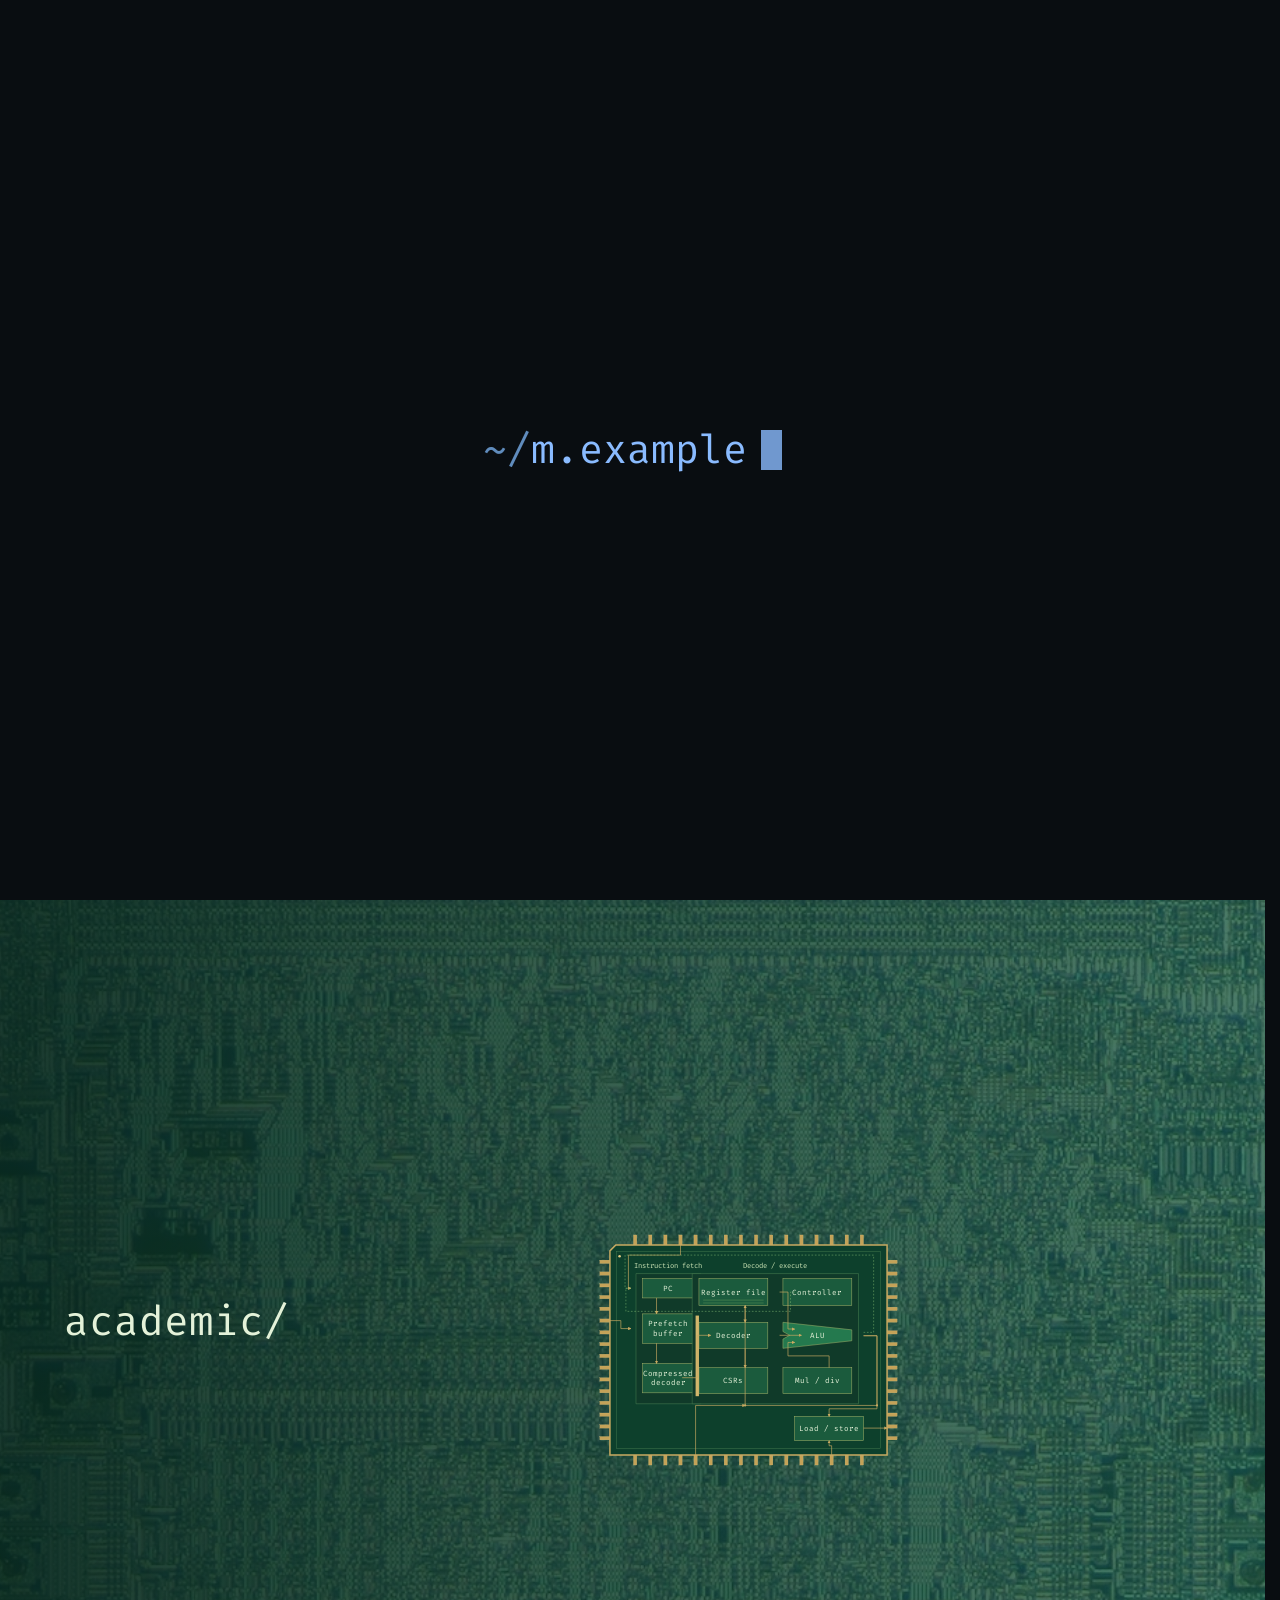
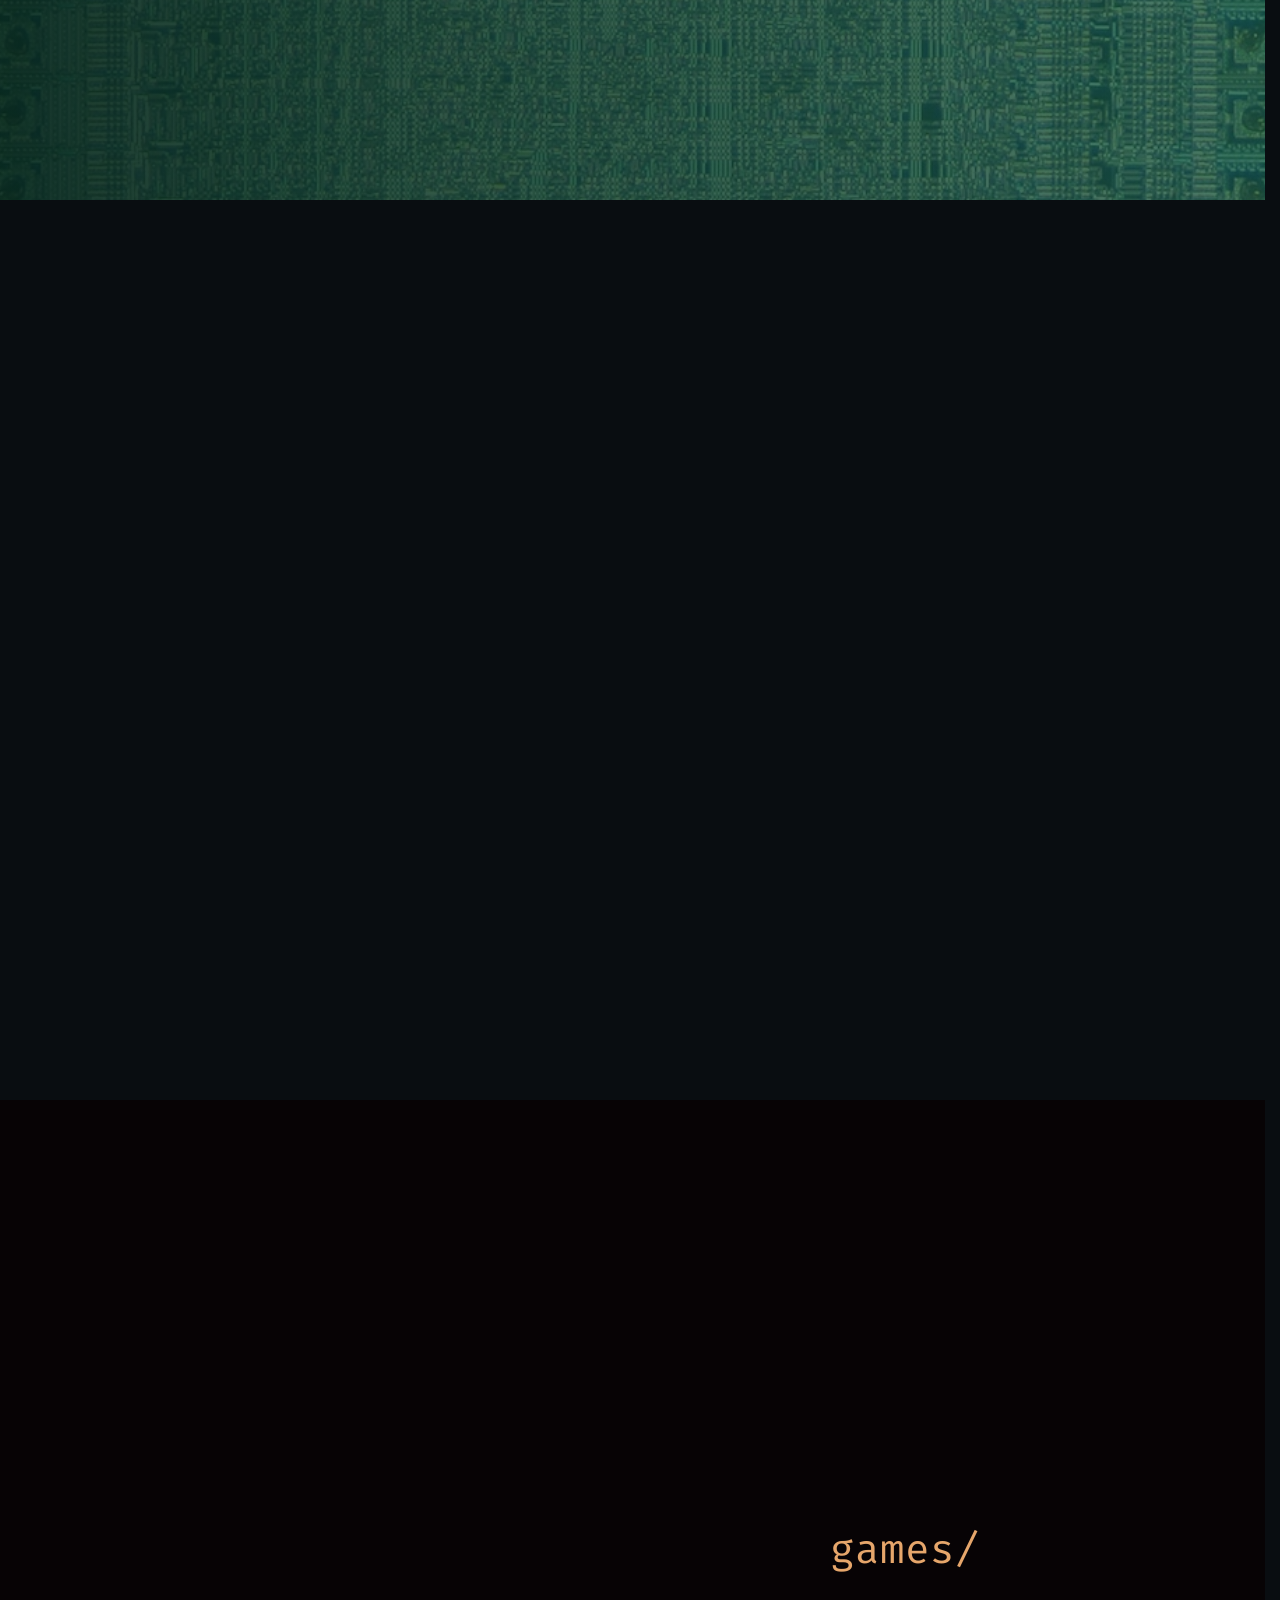
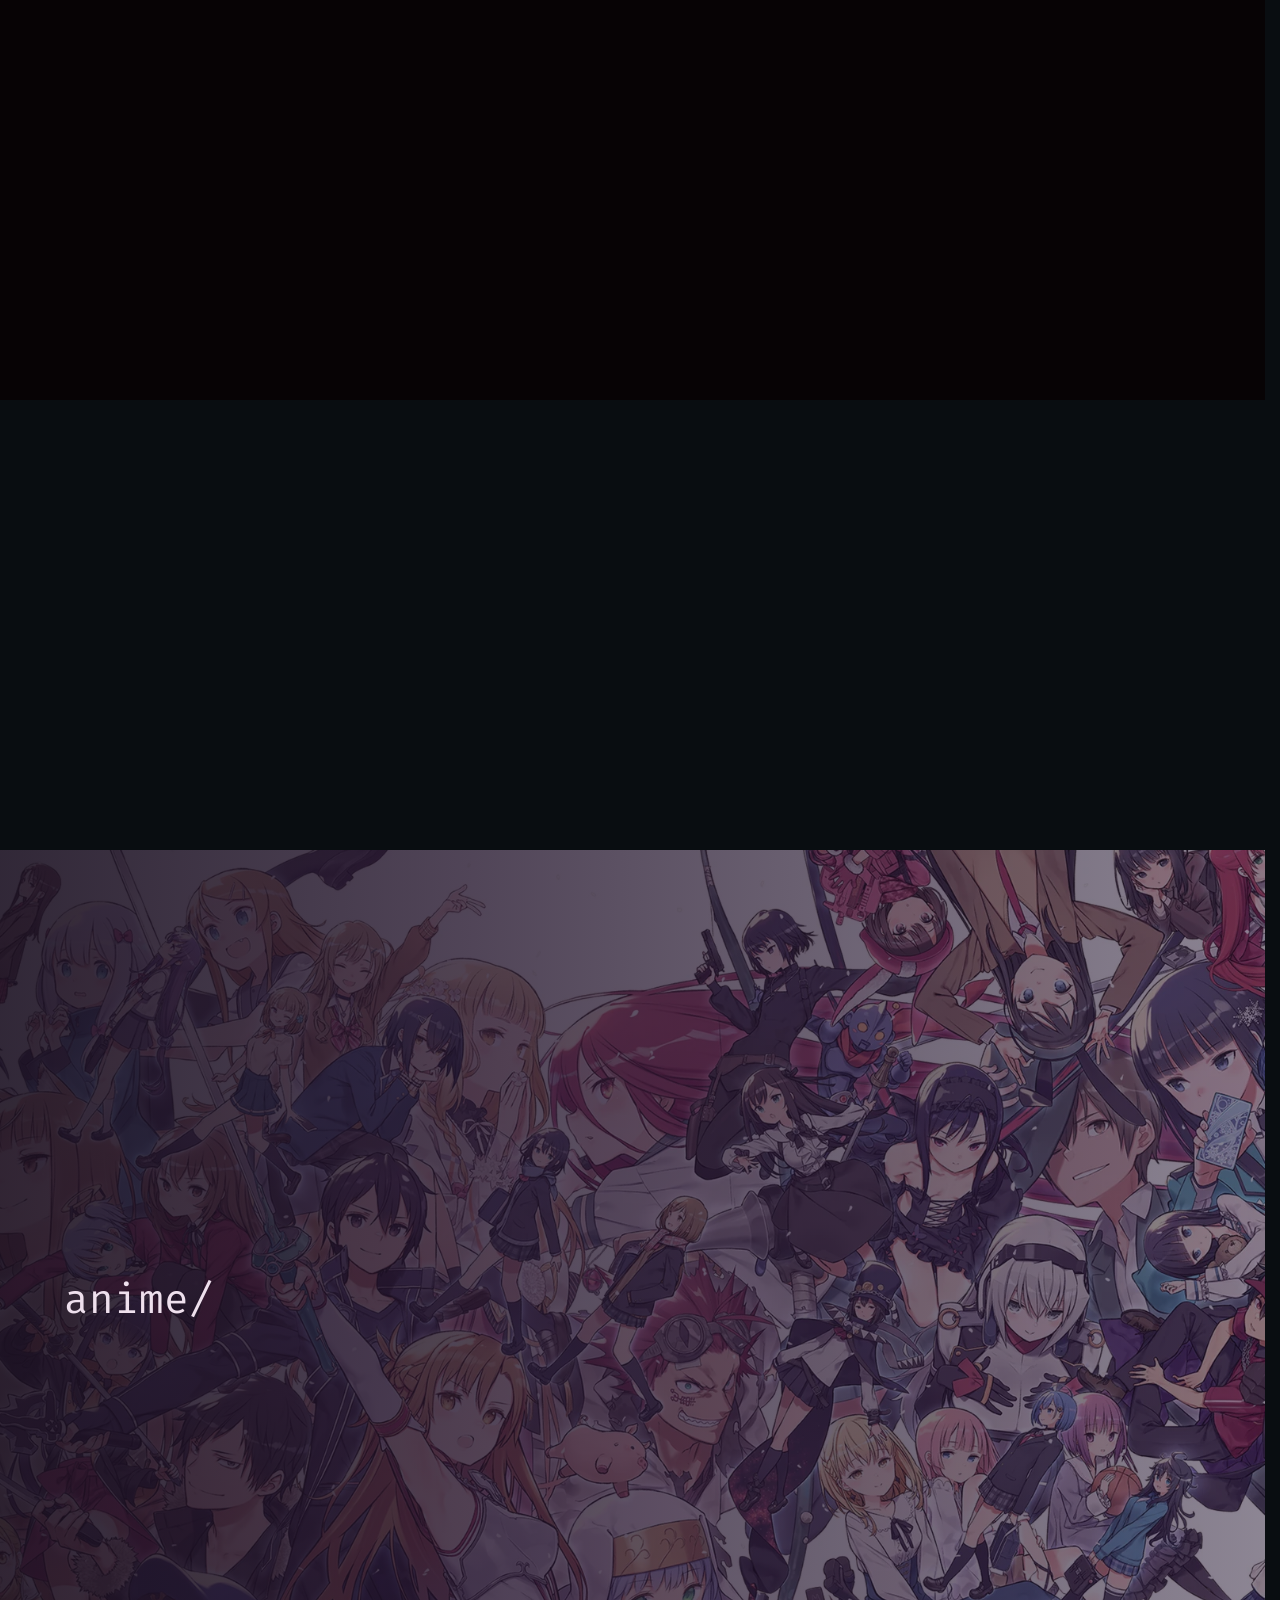
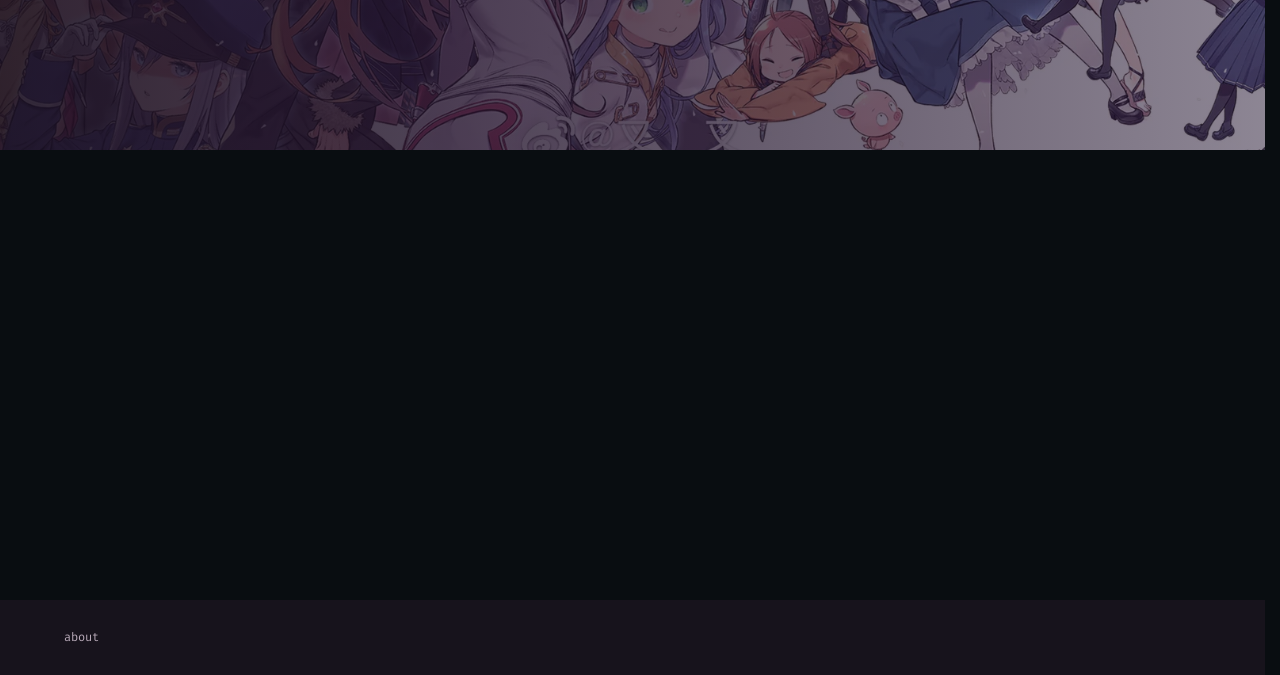
==== commit eb11ae22: "Publish anime collection with manga typography and favorite introductions" ====
--- a/index.html
+++ b/index.html
@@ -2,7 +2,7 @@
 <html lang="en">
 <head>
   <meta charset="utf-8">
-<meta http-equiv="Content-Security-Policy" content="default-src 'self'; script-src 'self'; style-src 'self' 'unsafe-inline'; img-src 'self' data:; font-src 'self'; media-src 'self'; connect-src 'self'; object-src 'none'; base-uri 'self'; form-action 'none'">
+<meta http-equiv="Content-Security-Policy" content="default-src 'self'; script-src 'self'; style-src 'self' 'unsafe-inline'; img-src 'self' data:; font-src 'self' data:; media-src 'self'; connect-src 'self'; object-src 'none'; base-uri 'self'; form-action 'none'">
   <meta name="viewport" content="width=device-width,initial-scale=1">
   <meta name="referrer" content="no-referrer">
   <meta name="robots" content="noindex,nofollow">
--- a/assets/css/home.css
+++ b/assets/css/home.css
@@ -25,17 +25,18 @@
   display: flex;
   align-items: center;
   margin: 0;
+  color: #8abbff;
   font-size: clamp(24px, 3.2vw, 40px);
   font-weight: 400;
   line-height: 1.4;
   letter-spacing: normal;
 }
-.home-intro h1 > span:first-child { color: #789c88; }
-.terminal-cursor { width: .52em; height: 1em; margin-left: .35em; background: #b3d9c3; opacity: .8; }
+.home-intro h1 > span:first-child { color: #608cbd; }
+.terminal-cursor { width: .52em; height: 1em; margin-left: .35em; background: #8abbff; opacity: .8; }
 .home-scroll[data-scroll-effects="on"] .home-intro.is-visible .terminal-cursor { animation: cursor-blink 1.3s step-end infinite; }
 @keyframes cursor-blink { 0%, 45% { opacity: .8; } 46%, 100% { opacity: 0; } }
 
-.chapter { --reveal: 1; --scan-opacity: 0; position: relative; min-height: 100svh; }
+.chapter { --reveal: 1; --exit-visibility: 1; --scan-opacity: 0; position: relative; min-height: 100svh; }
 .chapter-scene {
   position: relative;
   isolation: isolate;
@@ -48,8 +49,7 @@
 }
 .chapter-backdrop { position: absolute; z-index: -3; inset: -3%; overflow: clip; }
 .chapter--academic .chapter-backdrop {
-  background: linear-gradient(90deg, #080e14f5 4%, #080e14ed 38%, #080e14ce 100%), url("../images/home/mos-6502.webp") center / cover;
-  filter: grayscale(.85);
+  background: linear-gradient(90deg, #082b1fed 4%, #103e2bd9 38%, #17583fc4 100%), url("../images/home/mos-6502.webp") center / cover;
 }
 .chapter--games .chapter-backdrop {
   background: #070305;
@@ -82,45 +82,50 @@
   background: #090d11;
 }
 .chapter-art img { width: 100%; height: 100%; object-fit: cover; }
-.chapter--academic { --ink: #dce4eb; --link: #b7cddc; }
+.chapter--academic { --ink: #e4f2d9; --link: #e4c675; --chip-gold: #c9aa62; --chip-signal: #ffe4a1; }
+.chapter--academic .chapter-scene { background: #0a2f21; }
 .chapter--academic .chapter-layout { max-width: 1600px; grid-template-columns: 180px minmax(0, 1fr); gap: 20px; padding: 40px 32px 40px 64px; }
 .chapter--academic .chapter-art { height: clamp(420px, 78svh, 800px); max-width: none; background: transparent; }
 .cpu-architecture { --cpu-open: 1; --cpu-core: 1; --cpu-detail: 1; --cpu-bus: 1; --cpu-io: 1; }
 .cpu-diagram { display: block; width: 100%; height: 100%; overflow: visible; }
-.cpu-diagram text { fill: #d9e0e5; font: 400 18px "Fira Code", Consolas, "Courier New", monospace; text-anchor: middle; }
+.cpu-diagram text { fill: #e5f2d9; font: 400 18px "Fira Code", Consolas, "Courier New", monospace; text-anchor: middle; }
 .cpu-assembly { transform-box: view-box; transform-origin: 600px 400px; transform: scale(calc(.52 + var(--cpu-open) * .48)); }
-.cpu-package { fill: #0c151d; stroke: #a4aeb5; stroke-width: 1.5; vector-effect: non-scaling-stroke; }
-.cpu-die-boundary { fill: none; stroke: #465460; stroke-width: 1; }
-.cpu-pin-one { fill: #afb9c0; }
+.cpu-package { fill: #0d402c; stroke: var(--chip-gold); stroke-width: 1.5; vector-effect: non-scaling-stroke; }
+.cpu-die-boundary { fill: none; stroke: #4b8053; stroke-width: 1; }
+.cpu-pin-one { fill: #ebce83; }
 .cpu-architecture:focus-visible { outline: none; }
-.cpu-architecture:focus-visible .cpu-package { stroke: #e0eef7; stroke-width: 2; }
-.cpu-pins { fill: #7c898f; stroke: #abb5ba; stroke-width: .5; }
+.cpu-architecture:focus-visible .cpu-package { stroke: #fff0bd; stroke-width: 2; }
+.cpu-pins { fill: #c4a258; stroke: #ebcf86; stroke-width: .5; }
 .cpu-diagram .cpu-cover-label { font-size: 38px; opacity: calc(1 - var(--cpu-core)); }
 .cpu-core { opacity: var(--cpu-core); }
 .cpu-stage { transform-box: view-box; transform: translateX(calc((1 - var(--cpu-core)) * var(--cpu-shift))); }
 .cpu-fetch { --cpu-shift: 28px; }
 .cpu-execute { --cpu-shift: -28px; }
-.cpu-stage-boundary { fill: #12202b; stroke: #4e626f; stroke-width: 1; }
-.cpu-diagram .cpu-stage-label { fill: #aebcc7; font-size: 17px; }
-.cpu-block { fill: #1a2b38; stroke: #a3b0b9; stroke-width: 1.2; }
-.cpu-alu-symbol { fill: #253846; }
+.cpu-stage-boundary { fill: #103a29; stroke: #57905d; stroke-width: 1; }
+.cpu-diagram .cpu-stage-label { fill: #cbe3b5; font-size: 17px; }
+.cpu-block { fill: #1b5b3d; stroke: #a6b56a; stroke-width: 1.2; }
+.cpu-alu-symbol { fill: #24794e; }
 .cpu-details { opacity: var(--cpu-detail); }
 .cpu-register-rows { fill: url(#cpu-register-rows); }
-.cpu-pipeline-register { fill: #899ca8; }
+.cpu-diagram #cpu-register-rows path { stroke: #74a761; }
+.cpu-diagram #cpu-arrow path { fill: var(--chip-gold); }
+.cpu-pipeline-register { fill: #d2b66b; }
 .cpu-bus { opacity: var(--cpu-bus); }
-.cpu-datapath { fill: none; stroke: #98abb9; stroke-width: 1.6; }
-.cpu-junctions { fill: #98abb9; }
-.cpu-control-path { fill: none; stroke: #b59c78; stroke-width: 1.2; stroke-dasharray: 4 4; }
+.cpu-datapath { fill: none; stroke: var(--chip-gold); stroke-width: 1.6; }
+.cpu-junctions { fill: var(--chip-gold); }
+.cpu-control-path { fill: none; stroke: #83bb72; stroke-width: 1.2; stroke-dasharray: 4 4; }
 .cpu-io { opacity: var(--cpu-io); }
-.cpu-traces { fill: none; stroke: #68818e; stroke-width: 1.3; opacity: calc(var(--cpu-io) * .65); }
-.cpu-signals { fill: none; stroke: #c0ced7; stroke-width: 1.6; stroke-linecap: butt; }
+.cpu-traces { fill: none; stroke: var(--chip-gold); stroke-width: 1.3; opacity: calc(var(--cpu-io) * .72); }
+.cpu-signals { fill: none; stroke: var(--chip-signal); stroke-width: 1.6; stroke-linecap: butt; }
 .cpu-signals > :is(path, use) { stroke-dasharray: 100 100; stroke-dashoffset: 100; opacity: 0; }
 .cpu-io-signals > use:not(.is-energized) { display: none; }
 .cpu-label-mobile { display: none; }
 
-.chapter--games { --link: #dca979; }
+.chapter--games { --ink: #e6a66b; --link: #f5c995; }
 .chapter--games .chapter-scene { background: #070305; }
-.chapter--games .chapter-art { height: clamp(340px, 66svh, 680px); background: transparent; }
+.chapter--games .chapter-layout { grid-template-columns: minmax(0, 1.45fr) minmax(250px, .75fr); grid-template-areas: "art title"; }
+.chapter--games h2 { grid-area: title; }
+.chapter--games .chapter-art { grid-area: art; height: clamp(340px, 66svh, 680px); background: transparent; }
 .chapter--games .chapter-art img { object-fit: contain; mix-blend-mode: screen; }
 .chapter--anime { --ink: #eee0ed; --link: #d9b5d4; }
 .chapter--anime .chapter-scene { background: #17131c; }
@@ -132,9 +137,10 @@
 /* Enhancement only: the unenhanced document always shows its links and artwork. */
 .home-scroll[data-scroll-effects="on"] .chapter { min-height: 150svh; }
 .home-scroll[data-scroll-effects="on"] .chapter-scene { position: sticky; top: 0; }
+.home-scroll[data-scroll-effects="on"] .chapter-atmosphere { opacity: var(--exit-visibility); }
 
 .home-scroll[data-scroll-effects="on"] .chapter--games .chapter-art {
-  clip-path: inset(calc((1 - var(--reveal)) * 49.9%) 0);
+  clip-path: inset(calc((1 - var(--reveal)) * 50%) 0);
 }
 .home-scroll[data-scroll-effects="on"] .chapter--games .chapter-art img { transform: scale(calc(1.1 - var(--reveal) * .1)); }
 .home-scroll[data-scroll-effects="on"] .chapter--anime .chapter-art { background: none; }
@@ -162,12 +168,14 @@
 
 @media (max-width: 900px) {
   .chapter-layout { padding-right: 32px; padding-left: 32px; grid-template-columns: 230px minmax(0, 1fr); gap: 24px; }
+  .chapter--games .chapter-layout { grid-template-columns: minmax(0, 1fr) 230px; }
   .chapter h2 { font-size: 30px; }
   .chapter--academic .chapter-layout { grid-template-columns: 140px minmax(0, 1fr); padding-left: 32px; padding-right: 12px; gap: 10px; }
 }
 @media (max-width: 700px) {
   .chapter-scene { min-height: 600px; }
   .chapter-layout { padding: 40px 26px; grid-template-columns: minmax(0, 1fr); gap: 30px; }
+  .chapter--games .chapter-layout { grid-template-columns: minmax(0, 1fr); grid-template-areas: "art" "title"; }
   .chapter h2 { font-size: 28px; }
   .chapter-art, .chapter--games .chapter-art { width: 100%; height: clamp(300px, 53svh, 500px); }
   .chapter--academic .chapter-layout { padding: 40px 0; grid-template-columns: minmax(0, 1fr); gap: 20px; }
